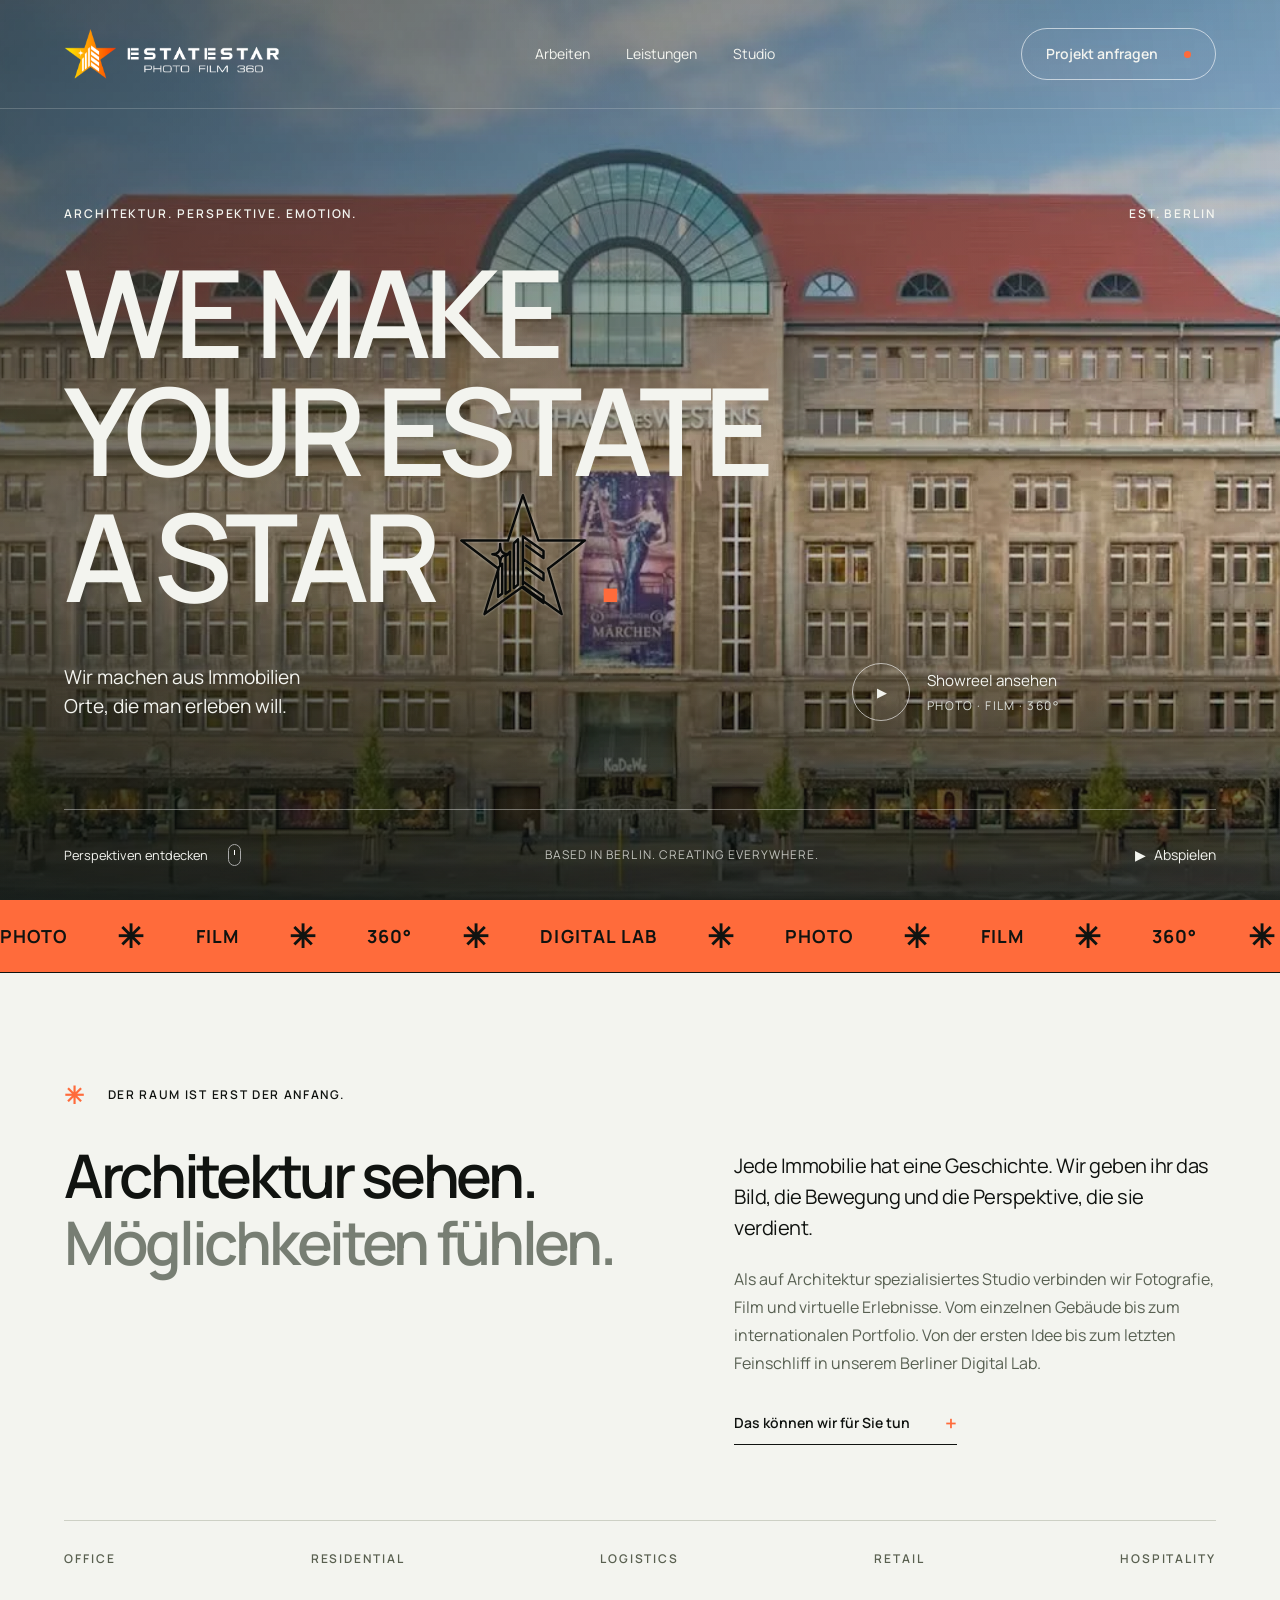
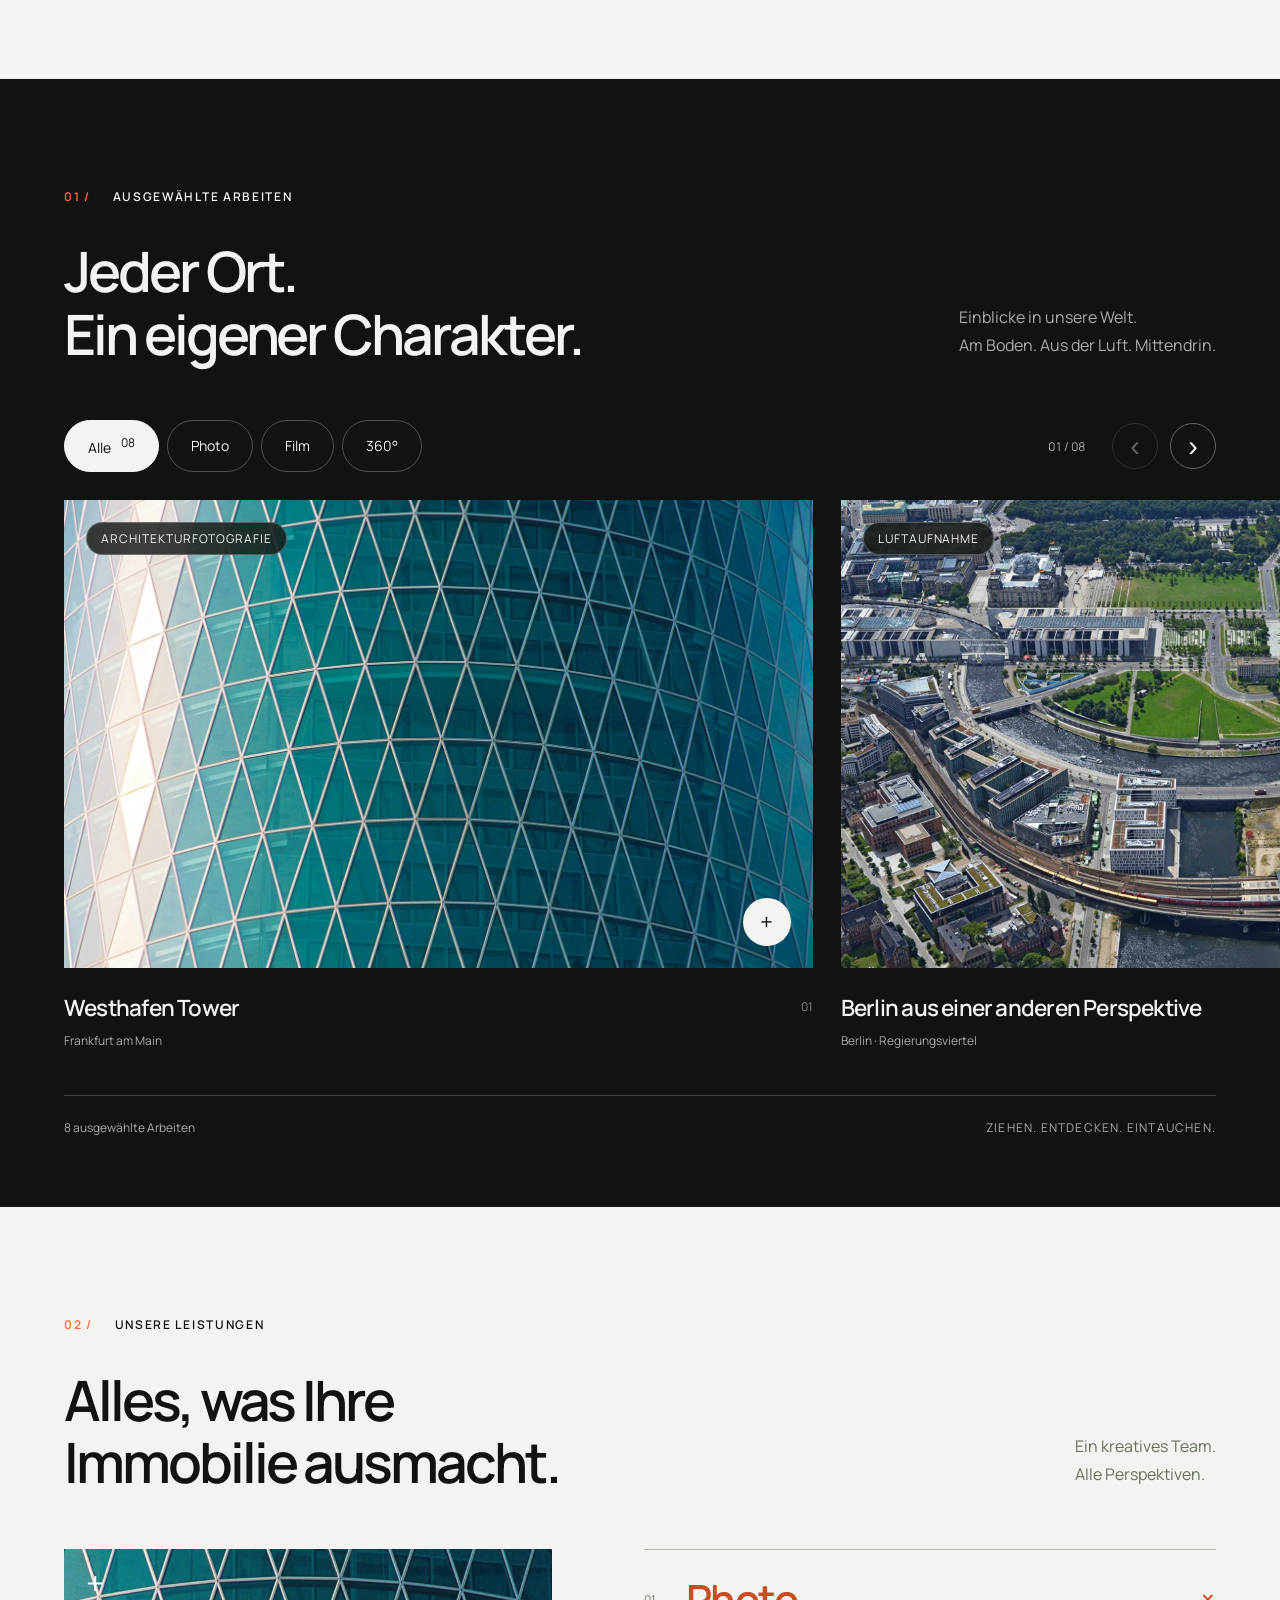
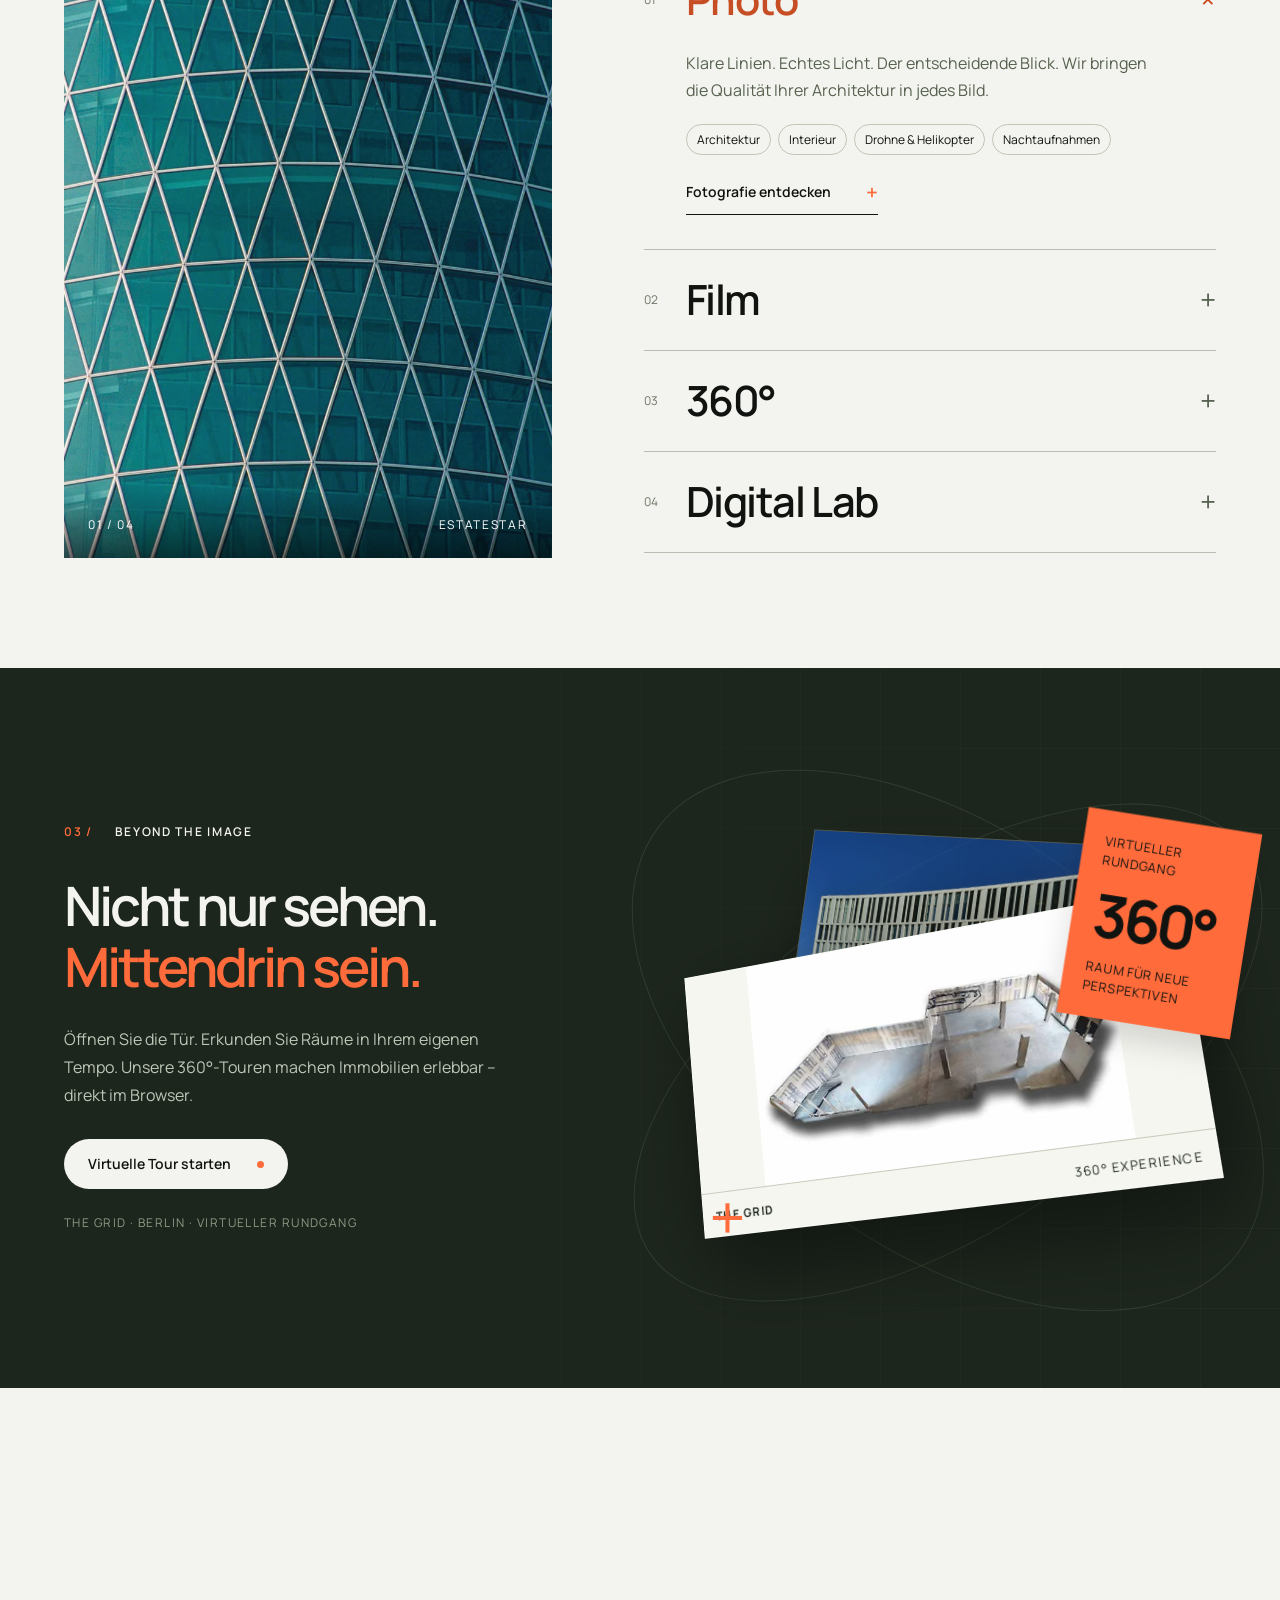
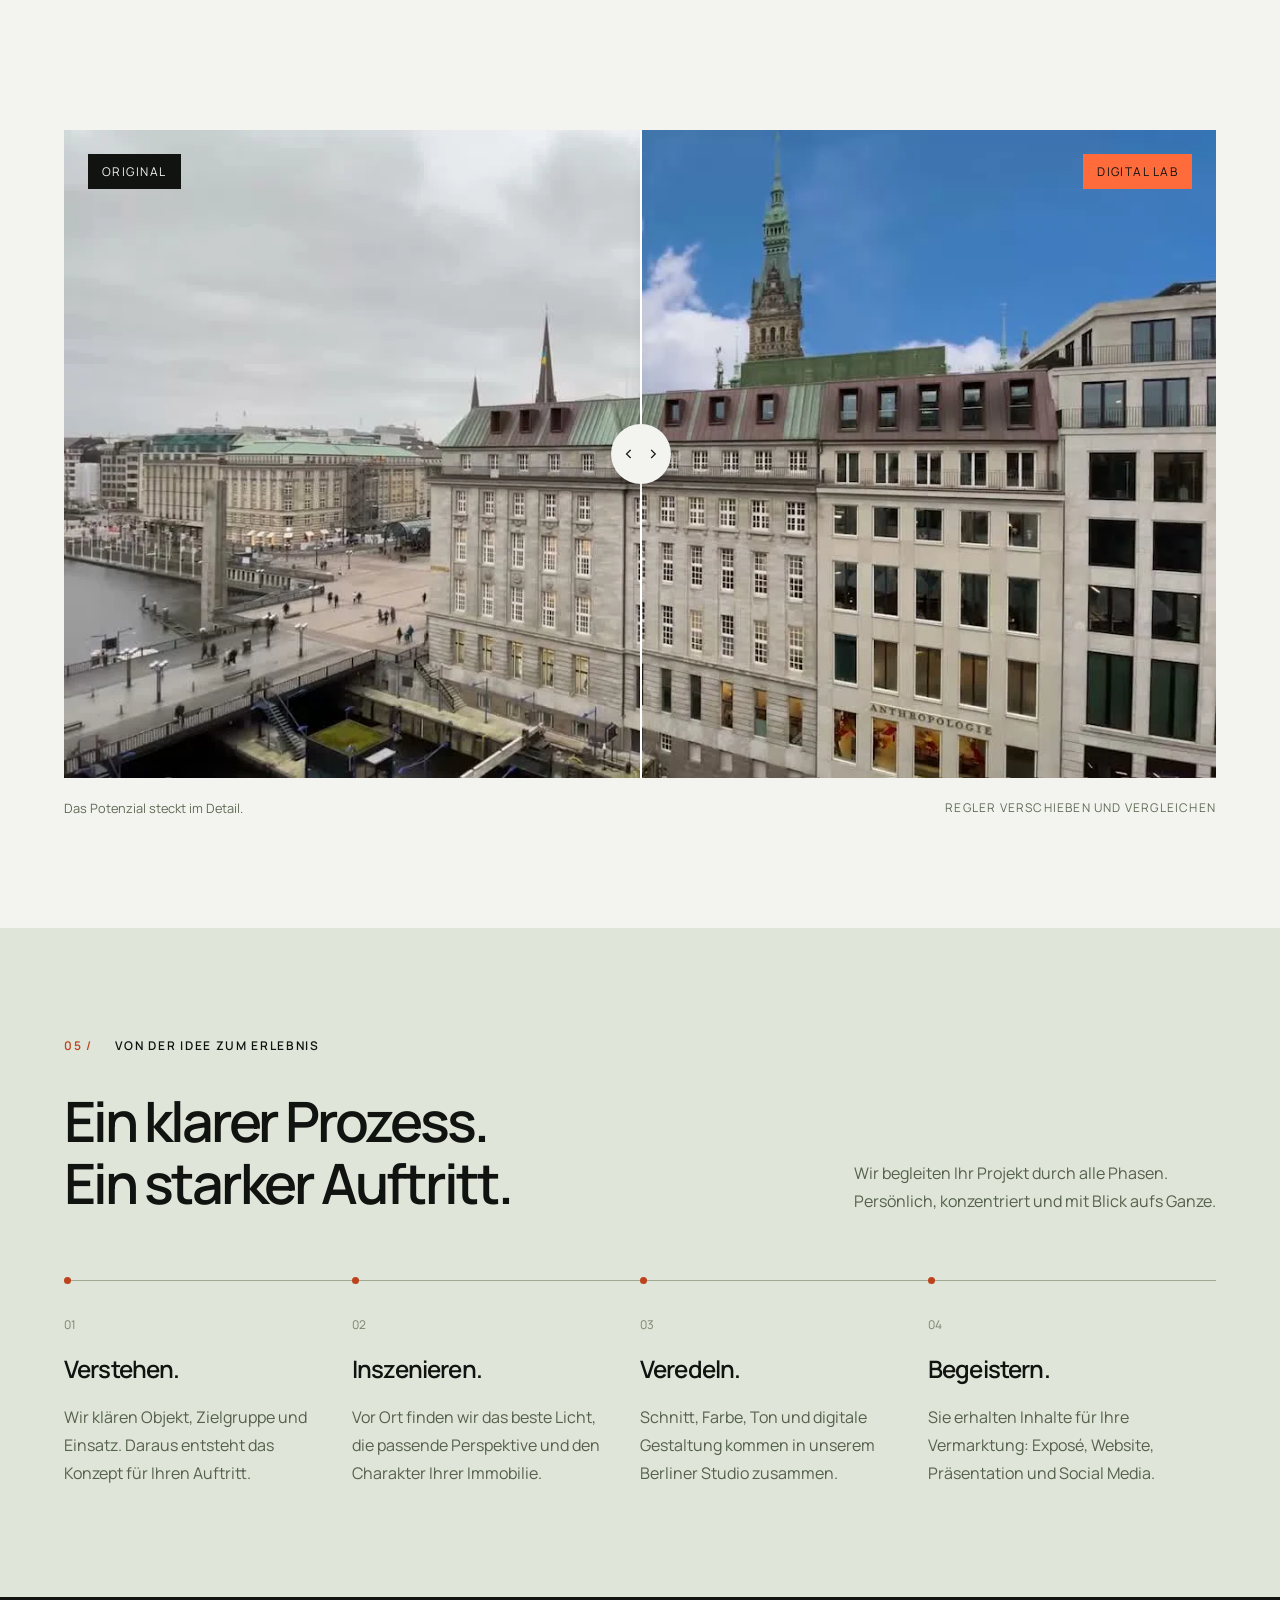
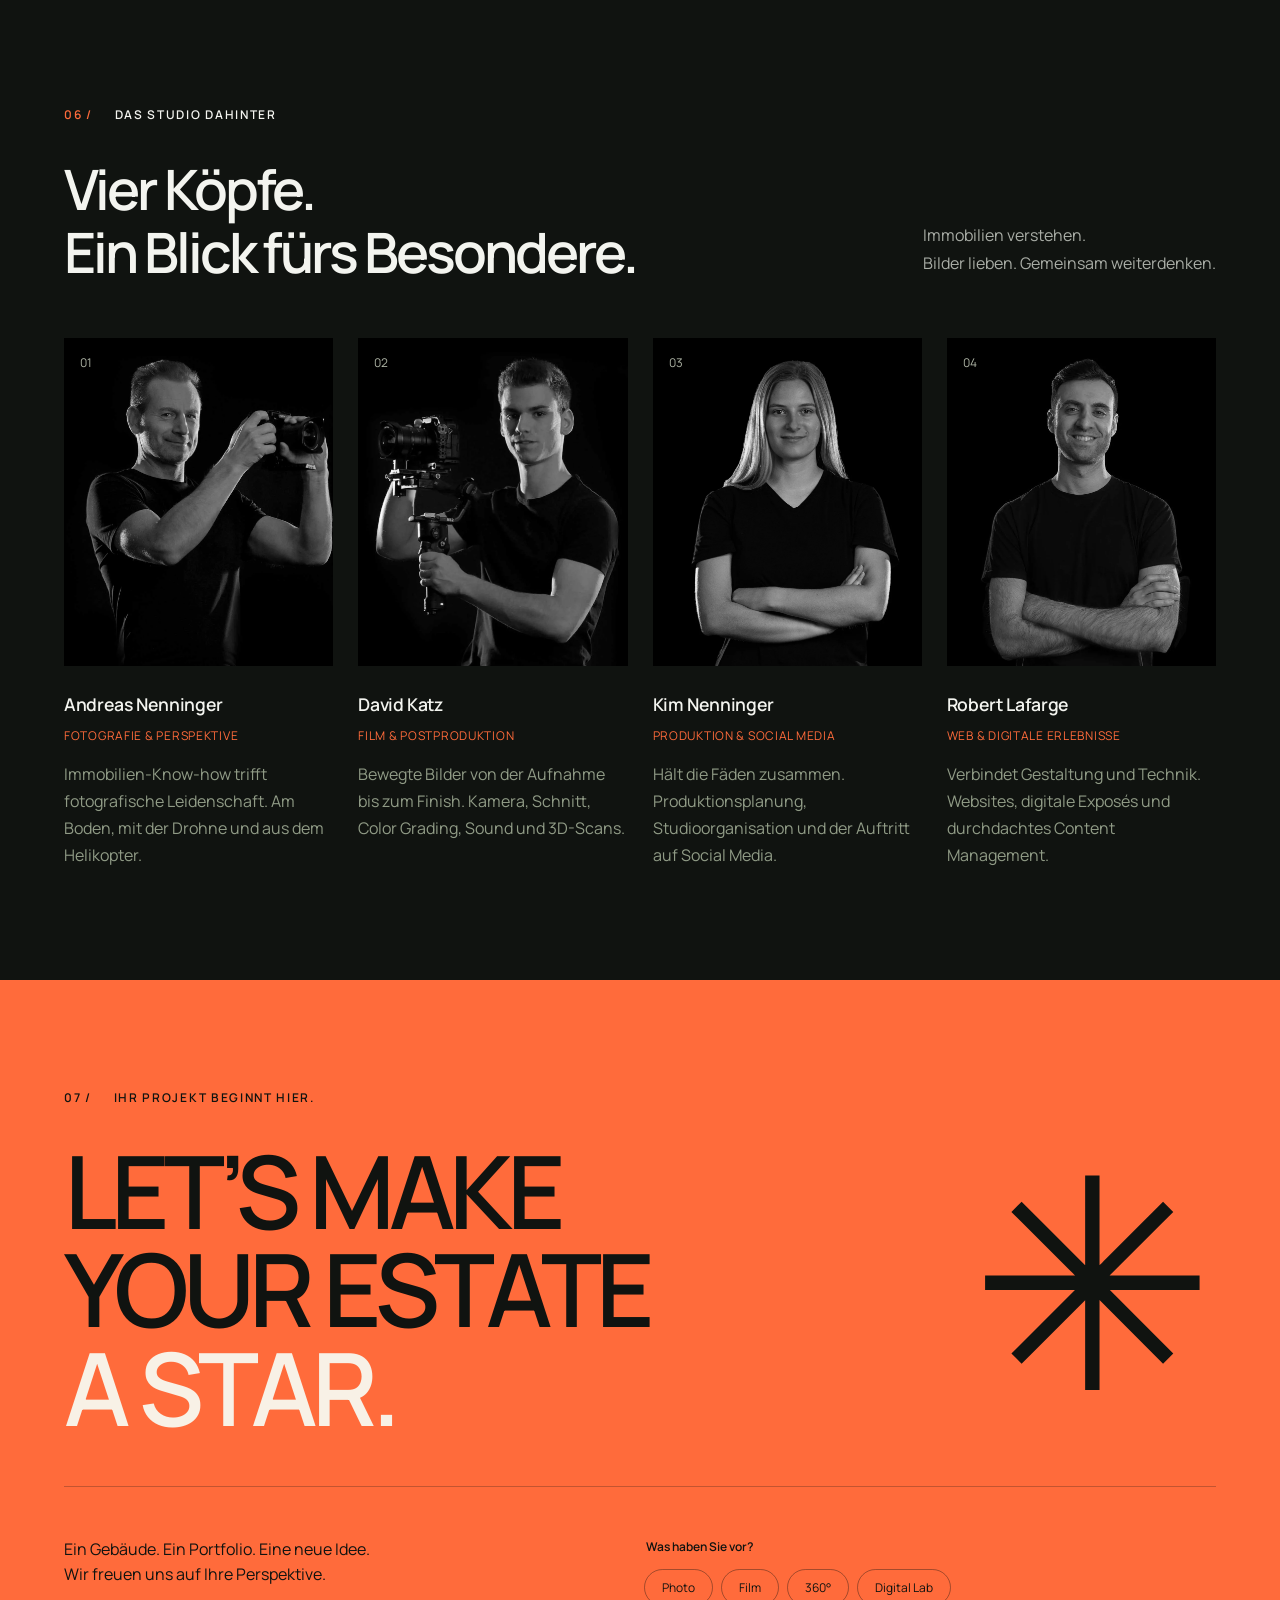
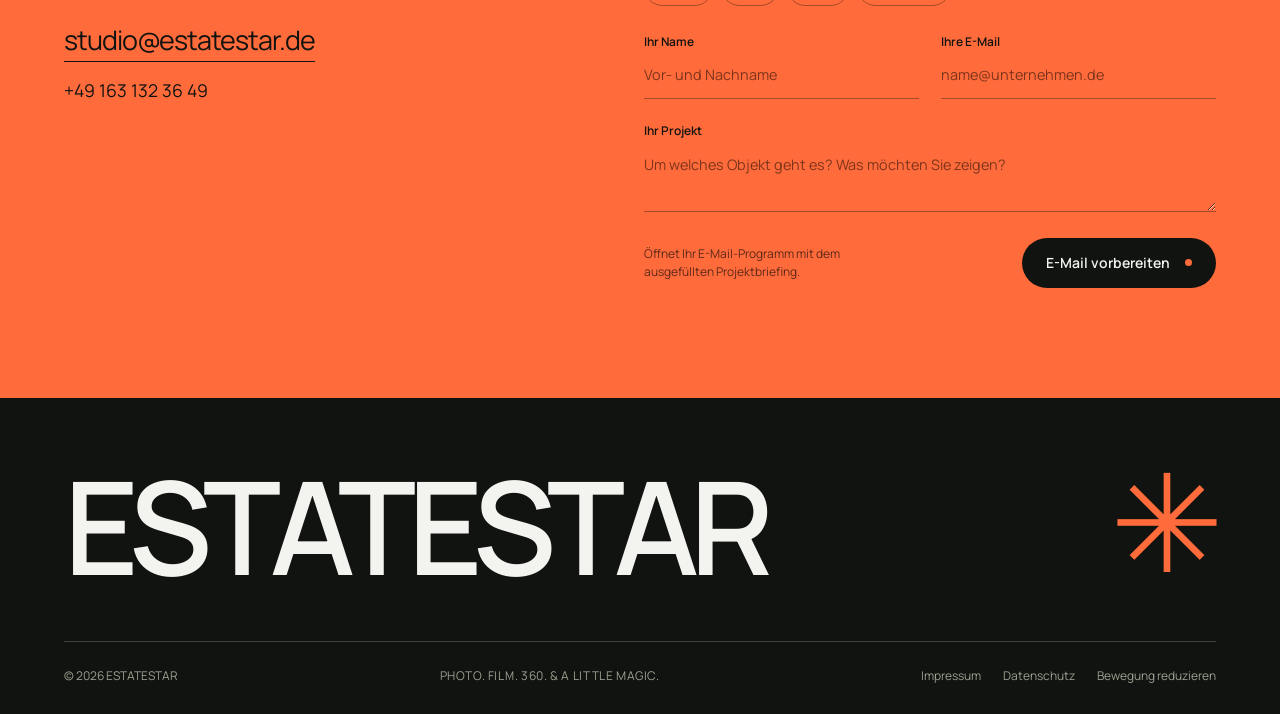
==== entwurf-1/index.html @ 1285c462 "Prepare two EstateStar designs for GitHub Pages" ====
<!doctype html>
<html lang="de">
<head>
  <meta charset="UTF-8">
  <meta name="viewport" content="width=device-width,initial-scale=1">
  <meta name="theme-color" content="#101310">
  <meta name="description" content="ESTATESTAR – Architektur in ihrer besten Form. Fotografie, Film, Luftaufnahmen, virtuelle 360°-Touren und Digital Lab aus Berlin.">
  <meta name="robots" content="noindex,nofollow">
  <title>ESTATESTAR — We make your estate a star.</title>
  <link rel="icon" href="favicon.svg" type="image/svg+xml">
  <link rel="preload" href="assets/manrope-regular.ttf" as="font" type="font/ttf" crossorigin>
  <link rel="stylesheet" href="styles.css">
  <script src="app.js" defer></script>
<meta property="og:type" content="website"><meta property="og:title" content="EstateStar — Entwurf 1: Cinematic"><meta property="og:description" content="Der filmische EstateStar-Entwurf mit Originalreferenzen, Foto, Film und 360°."><meta property="og:image" content="../preview-1.jpg"><meta property="og:locale" content="de_DE"></head>
<body>
  <a class="skip-link" href="#main">Zum Inhalt</a>
  <div class="progress" aria-hidden="true"></div>
  <header class="header">
    <a class="brand" href="#start" aria-label="ESTATESTAR – Startseite"><img src="assets/logo-light.png" alt="ESTATESTAR Photo Film 360" width="274" height="72"></a>
    <nav class="desktop-nav" aria-label="Hauptnavigation">
      <a href="#arbeiten">Arbeiten</a><a href="#leistungen">Leistungen</a><a href="#studio">Studio</a>
    </nav>
    <a class="button header-cta" href="#kontakt">Projekt anfragen <span class="button-dot" aria-hidden="true"></span></a>
    <button class="menu-toggle" aria-expanded="false" aria-controls="mobile-menu" aria-label="Menü öffnen"><span></span><span></span></button>
  </header>
  <nav id="mobile-menu" class="mobile-menu" aria-label="Mobile Navigation" hidden>
    <a href="#arbeiten">Arbeiten <span>01</span></a><a href="#leistungen">Leistungen <span>02</span></a><a href="#digital-lab">Digital Lab <span>03</span></a><a href="#studio">Studio <span>04</span></a><a href="#kontakt">Kontakt <span>05</span></a>
    <p>PHOTO. FILM. 360.<br>BERLIN · INTERNATIONAL</p>
  </nav>
  <main id="main">
    <section class="hero" id="start" aria-labelledby="hero-title">
      <div class="hero-media"><img class="hero-poster" src="assets/hero-poster.webp" alt="" fetchpriority="high"><video id="hero-video" muted loop playsinline preload="none" poster="assets/hero-poster.webp" aria-hidden="true"><source src="assets/hero-reel.mp4" type="video/mp4"></video></div>
      <div class="hero-shade"></div>
      <div class="hero-content">
        <div class="hero-eyebrow"><span>ARCHITEKTUR. PERSPEKTIVE. EMOTION.</span><span class="edition">EST. BERLIN</span></div>
        <h1 id="hero-title"><span>WE MAKE</span><span>YOUR ESTATE</span><span class="last-line">A STAR<svg class="star estate-brand-star" aria-hidden="true" viewBox="0 0 324 310" fill="none" xmlns="http://www.w3.org/2000/svg"><path d="M162 8 200 118H312L223 186 256 296 162 229 69 296 103 186 13 118H126Z"/><path d="M162 108v116m0-116 50 35v17l-42-30m-8 32 50 35v17l-42-30m-8 33 50 35v17l-50-36M150 115l-10 10v108l10-8ZM131 145l-11 11v91l11-8ZM112 174l-10 10v70l10-8Z"/><path d="M107 126c0 18-4 24-19 25 15 1 19 7 19 24 0-17 5-23 20-24-15-1-20-7-20-25Z"/></svg><span class="period">.</span></span></h1>
        <div class="hero-description"><p>Wir machen aus Immobilien<br>Orte, die man erleben will.</p><button class="reel-button" data-showreel><span class="play-icon" aria-hidden="true">▶</span><span>Showreel ansehen<small>PHOTO · FILM · 360°</small></span></button></div>
      </div>
      <div class="hero-bottom"><a href="#arbeiten">Perspektiven entdecken <span class="scroll-indicator" aria-hidden="true"></span></a><span>BASED IN BERLIN. CREATING EVERYWHERE.</span><button id="motion-toggle" aria-label="Hintergrundvideo pausieren" aria-pressed="false">Ⅱ <span>Pause</span></button></div>
    </section>

    <div class="ticker" aria-hidden="true"><div class="ticker-track"><span>PHOTO</span><i>✳</i><span>FILM</span><i>✳</i><span>360°</span><i>✳</i><span>DIGITAL LAB</span><i>✳</i><span>PHOTO</span><i>✳</i><span>FILM</span><i>✳</i><span>360°</span><i>✳</i><span>DIGITAL LAB</span><i>✳</i></div></div>

    <section class="intro section-pad">
      <div class="section-label reveal"><span class="tiny-star">✳</span> DER RAUM IST ERST DER ANFANG.</div>
      <div class="intro-body reveal"><h2>Architektur sehen.<br><span class="muted">Möglichkeiten fühlen.</span></h2><div class="intro-copy"><p>Jede Immobilie hat eine Geschichte. Wir geben ihr das Bild, die Bewegung und die Perspektive, die sie verdient.</p><p>Als auf Architektur spezialisiertes Studio verbinden wir Fotografie, Film und virtuelle Erlebnisse. Vom einzelnen Gebäude bis zum internationalen Portfolio. Von der ersten Idee bis zum letzten Feinschliff in unserem Berliner Digital Lab.</p><a href="#leistungen" class="text-link">Das können wir für Sie tun <span>+</span></a></div></div>
      <div class="intro-meta"><span>OFFICE</span><span>RESIDENTIAL</span><span>LOGISTICS</span><span>RETAIL</span><span>HOSPITALITY</span></div>
    </section>

    <section class="work section-pad" id="arbeiten">
      <div class="section-top reveal"><div><div class="section-label"><span>01 /</span> AUSGEWÄHLTE ARBEITEN</div><h2>Jeder Ort.<br>Ein eigener Charakter.</h2></div><p>Einblicke in unsere Welt.<br>Am Boden. Aus der Luft. Mittendrin.</p></div>
      <div class="work-toolbar"><div class="filters" role="group" aria-label="Arbeiten filtern"><button class="active" data-filter="all" aria-pressed="true">Alle <sup>08</sup></button><button data-filter="photo" aria-pressed="false">Photo</button><button data-filter="film" aria-pressed="false">Film</button><button data-filter="tour" aria-pressed="false">360°</button></div><div class="slider-controls"><span id="work-count" aria-live="polite">01 / 08</span><button class="round-button" id="work-prev" aria-label="Vorherige Arbeit">‹</button><button class="round-button" id="work-next" aria-label="Nächste Arbeit">›</button></div></div>
      <div class="work-slider" id="work-slider" role="region" aria-label="Portfolio – horizontal scrollen" tabindex="0"></div>
      <div class="work-foot"><span id="filter-summary" aria-live="polite">8 ausgewählte Arbeiten</span><span>ZIEHEN. ENTDECKEN. EINTAUCHEN.</span></div>
    </section>

    <section class="services section-pad" id="leistungen">
      <div class="section-top reveal"><div><div class="section-label"><span>02 /</span> UNSERE LEISTUNGEN</div><h2>Alles, was Ihre<br>Immobilie ausmacht.</h2></div><p>Ein kreatives Team.<br>Alle Perspektiven.</p></div>
      <div class="services-layout">
        <div class="service-image reveal"><img id="service-preview" src="assets/westhafen-full.webp" alt="Architekturfotografie des Westhafen Towers" loading="lazy" width="900" height="1000"><div class="image-index"><span id="service-index">01 / 04</span><span>ESTATESTAR</span></div><span class="image-cross" aria-hidden="true">+</span></div>
        <div class="service-list">
          <details class="service" open data-service="0"><summary><span class="service-num">01</span><h3>Photo</h3><span class="service-plus">+</span></summary><div class="service-body"><p>Klare Linien. Echtes Licht. Der entscheidende Blick. Wir bringen die Qualität Ihrer Architektur in jedes Bild.</p><div class="tags"><span>Architektur</span><span>Interieur</span><span>Drohne & Helikopter</span><span>Nachtaufnahmen</span></div><a href="#arbeiten" data-jump-filter="photo" class="text-link">Fotografie entdecken <span>+</span></a></div></details>
          <details class="service" data-service="1"><summary><span class="service-num">02</span><h3>Film</h3><span class="service-plus">+</span></summary><div class="service-body"><p>Räume bekommen eine Dramaturgie. Filmische Kamerafahrten, besondere Blickwinkel und präzise Postproduktion machen Architektur spürbar.</p><div class="tags"><span>Immobilienfilm</span><span>Luftaufnahmen</span><span>Color Grading</span><span>Sound Design</span></div><a href="#arbeiten" data-jump-filter="film" class="text-link">Filme entdecken <span>+</span></a></div></details>
          <details class="service" data-service="2"><summary><span class="service-num">03</span><h3>360°</h3><span class="service-plus">+</span></summary><div class="service-body"><p>Die nächste Besichtigung beginnt online. Mit virtuellen Rundgängen und 3D-Scans wird aus dem ersten Eindruck ein echtes Raumgefühl.</p><div class="tags"><span>Virtuelle Touren</span><span>Matterport</span><span>3D-Scans</span><span>Digital Staging</span></div><a href="#immersive" class="text-link">Eine Tour erleben <span>+</span></a></div></details>
          <details class="service" data-service="3"><summary><span class="service-num">04</span><h3>Digital Lab</h3><span class="service-plus">+</span></summary><div class="service-body"><p>Wir machen Potenziale sichtbar: mit digitaler Einrichtung, Retusche, Visualisierung und der passenden Lichtstimmung für jedes Motiv.</p><div class="tags"><span>Virtual Staging</span><span>CGI</span><span>Digitale Renovierung</span><span>Compositing</span></div><a href="#digital-lab" class="text-link">Ins Digital Lab <span>+</span></a></div></details>
        </div>
      </div>
    </section>

    <section class="immersive" id="immersive">
      <div class="immersive-copy reveal"><div class="section-label"><span>03 /</span> BEYOND THE IMAGE</div><h2>Nicht nur sehen.<br><em>Mittendrin sein.</em></h2><p>Öffnen Sie die Tür. Erkunden Sie Räume in Ihrem eigenen Tempo. Unsere 360°-Touren machen Immobilien erlebbar – direkt im Browser.</p><button class="button light-button" data-tour>Virtuelle Tour starten <span class="button-dot" aria-hidden="true"></span></button><span class="tour-caption">THE GRID · BERLIN · VIRTUELLER RUNDGANG</span></div>
      <div class="depth-stage" id="depth-stage" aria-hidden="true">
        <div class="orbit orbit-one"></div><div class="orbit orbit-two"></div>
        <div class="depth-card depth-back"><img src="assets/pwc.webp" alt="" loading="lazy"></div>
        <div class="depth-card depth-main"><img src="assets/tour.webp" alt="" loading="lazy"><span>THE GRID <i>360° EXPERIENCE</i></span></div>
        <div class="depth-tag"><span>VIRTUELLER RUNDGANG</span><b>360°</b><span>RAUM FÜR NEUE PERSPEKTIVEN</span></div>
        <span class="depth-cross">+</span>
      </div>
    </section>

    <section class="lab section-pad" id="digital-lab">
      <div class="section-top reveal"><div><div class="section-label"><span>04 /</span> DAS DIGITAL LAB</div><h2>Was ist.<br><span class="muted">Und was sein kann.</span></h2></div><div class="lab-text"><p>Eine neue Lichtstimmung. Ein eingerichteter Raum. Eine Vision, die greifbar wird. In unserem Digital Lab entwickeln wir das Bild weiter.</p><span class="small-note">Ein Beispiel aus unserer Postproduktion: Sky Replacement.</span></div></div>
      <div class="comparison reveal" id="comparison">
        <img src="assets/lab-before.webp" alt="Hamburger Architekturaufnahme mit bewölktem Himmel vor der Bearbeitung" width="1280" height="720" loading="lazy">
        <div class="comparison-after"><img src="assets/lab-after.webp" alt="Dieselbe Architekturaufnahme mit digital eingesetztem blauem Himmel" width="1280" height="720" loading="lazy"></div>
        <span class="comparison-label before-label">ORIGINAL</span><span class="comparison-label after-label">DIGITAL LAB</span>
        <div class="comparison-handle" aria-hidden="true"><span>‹ &nbsp; ›</span></div>
        <label class="sr-only" for="compare-range">Anteil der bearbeiteten Aufnahme</label><input id="compare-range" type="range" min="0" max="100" value="50" aria-valuetext="50 Prozent bearbeitete Aufnahme">
      </div>
      <div class="comparison-foot"><span>Das Potenzial steckt im Detail.</span><span>REGLER VERSCHIEBEN UND VERGLEICHEN</span></div>
    </section>

    <section class="process section-pad">
      <div class="section-label reveal"><span>05 /</span> VON DER IDEE ZUM ERLEBNIS</div>
      <div class="process-heading reveal"><h2>Ein klarer Prozess.<br>Ein starker Auftritt.</h2><p>Wir begleiten Ihr Projekt durch alle Phasen.<br>Persönlich, konzentriert und mit Blick aufs Ganze.</p></div>
      <div class="process-grid"><article class="reveal"><span class="step">01</span><h3>Verstehen.</h3><p>Wir klären Objekt, Zielgruppe und Einsatz. Daraus entsteht das Konzept für Ihren Auftritt.</p></article><article class="reveal"><span class="step">02</span><h3>Inszenieren.</h3><p>Vor Ort finden wir das beste Licht, die passende Perspektive und den Charakter Ihrer Immobilie.</p></article><article class="reveal"><span class="step">03</span><h3>Veredeln.</h3><p>Schnitt, Farbe, Ton und digitale Gestaltung kommen in unserem Berliner Studio zusammen.</p></article><article class="reveal"><span class="step">04</span><h3>Begeistern.</h3><p>Sie erhalten Inhalte für Ihre Vermarktung: Exposé, Website, Präsentation und Social Media.</p></article></div>
    </section>

    <section class="team section-pad" id="studio">
      <div class="section-top reveal"><div><div class="section-label"><span>06 /</span> DAS STUDIO DAHINTER</div><h2>Vier Köpfe.<br>Ein Blick fürs Besondere.</h2></div><p>Immobilien verstehen.<br>Bilder lieben. Gemeinsam weiterdenken.</p></div>
      <div class="team-grid">
        <article class="person reveal"><div class="portrait"><img src="assets/andreas.webp" alt="Andreas Nenninger mit Kamera" loading="lazy" width="620" height="650"><span>01</span></div><h3>Andreas Nenninger</h3><p class="person-role">FOTOGRAFIE & PERSPEKTIVE</p><p>Immobilien-Know-how trifft fotografische Leidenschaft. Am Boden, mit der Drohne und aus dem Helikopter.</p></article>
        <article class="person reveal"><div class="portrait"><img src="assets/david.webp" alt="David Katz mit Filmkamera" loading="lazy" width="620" height="650"><span>02</span></div><h3>David Katz</h3><p class="person-role">FILM & POSTPRODUKTION</p><p>Bewegte Bilder von der Aufnahme bis zum Finish. Kamera, Schnitt, Color Grading, Sound und 3D-Scans.</p></article>
        <article class="person reveal"><div class="portrait"><img src="assets/kim.webp" alt="Kim Nenninger" loading="lazy" width="620" height="650"><span>03</span></div><h3>Kim Nenninger</h3><p class="person-role">PRODUKTION & SOCIAL MEDIA</p><p>Hält die Fäden zusammen. Produktionsplanung, Studioorganisation und der Auftritt auf Social Media.</p></article>
        <article class="person reveal"><div class="portrait"><img src="assets/robert.webp" alt="Robert Lafarge" loading="lazy" width="620" height="650"><span>04</span></div><h3>Robert Lafarge</h3><p class="person-role">WEB & DIGITALE ERLEBNISSE</p><p>Verbindet Gestaltung und Technik. Websites, digitale Exposés und durchdachtes Content Management.</p></article>
      </div>
    </section>

    <section class="contact section-pad" id="kontakt">
      <div class="section-label"><span>07 /</span> IHR PROJEKT BEGINNT HIER.</div>
      <div class="contact-heading reveal"><h2>LET’S MAKE<br>YOUR ESTATE<br><span>A STAR.</span></h2><span class="contact-star" aria-hidden="true">✳</span></div>
      <div class="contact-grid"><div class="contact-info"><p>Ein Gebäude. Ein Portfolio. Eine neue Idee.<br>Wir freuen uns auf Ihre Perspektive.</p><a class="email-link" href="mailto:studio@estatestar.de">studio@estatestar.de</a><a href="tel:+491631323649">+49 163 132 36 49</a></div>
        <form id="brief-form">
          <fieldset><legend>Was haben Sie vor?</legend><div class="brief-options"><label><input type="checkbox" name="service" value="Fotografie"><span>Photo</span></label><label><input type="checkbox" name="service" value="Film"><span>Film</span></label><label><input type="checkbox" name="service" value="360°-Tour"><span>360°</span></label><label><input type="checkbox" name="service" value="Digital Lab"><span>Digital Lab</span></label></div></fieldset>
          <div class="form-row"><label>Ihr Name<input name="name" autocomplete="name" required placeholder="Vor- und Nachname"></label><label>Ihre E-Mail<input name="email" type="email" autocomplete="email" required placeholder="name@unternehmen.de"></label></div>
          <label>Ihr Projekt<textarea name="message" rows="2" required placeholder="Um welches Objekt geht es? Was möchten Sie zeigen?"></textarea></label>
          <div class="form-bottom"><span>Öffnet Ihr E-Mail-Programm mit dem ausgefüllten Projektbriefing.</span><button class="button dark-button" type="submit">E-Mail vorbereiten <span class="button-dot" aria-hidden="true"></span></button></div>
          <p class="form-status" id="form-status" role="status"></p>
        </form>
      </div>
    </section>
  </main>
  <footer class="footer"><a class="footer-brand" href="#start" aria-label="Zum Seitenanfang">ESTATESTAR<span>✳</span></a><div class="footer-bottom"><span>© <span id="year">2026</span> ESTATESTAR</span><span>PHOTO. FILM. 360. & A LITTLE MAGIC.</span><div><a href="https://estatestar.de/impressum" target="_blank" rel="noopener">Impressum</a><a href="https://estatestar.de/datenschutz" target="_blank" rel="noopener">Datenschutz</a><button id="settings-motion">Bewegung reduzieren</button></div></div></footer>
  <dialog id="media-modal" class="media-modal" aria-labelledby="modal-title"><div class="modal-header"><div><span id="modal-eyebrow"></span><h2 id="modal-title"></h2></div><button class="round-button modal-close" aria-label="Ansicht schließen">×</button></div><div id="modal-body"></div><p id="modal-description"></p></dialog>
  <noscript><p class="noscript-note">Für interaktive Galerien und Filme aktivieren Sie bitte JavaScript. Sie erreichen uns unter <a href="mailto:studio@estatestar.de">studio@estatestar.de</a>.</p></noscript>
</body>
</html>
---- entwurf-1/styles.css ----
@font-face{font-family:Manrope;src:url('assets/manrope-regular.ttf') format('truetype');font-style:normal;font-weight:400;font-display:swap}
@font-face{font-family:Manrope;src:url('assets/manrope-semibold.ttf') format('truetype');font-style:normal;font-weight:500 600;font-display:swap}
@font-face{font-family:Manrope;src:url('assets/manrope-bold.ttf') format('truetype');font-style:normal;font-weight:700 900;font-display:swap}
:root{--ink:#101310;--paper:#f3f4ef;--orange:#ff6b3b;--gray:#a9ada6;--line:rgba(243,244,239,.2);--pad:clamp(24px,5vw,100px);--font:Manrope,Arial,sans-serif}
*{box-sizing:border-box}html{scroll-behavior:smooth;scroll-padding-top:100px}body{margin:0;color:var(--paper);background:var(--ink);font-family:var(--font);font-size:16px;line-height:1.6;-webkit-font-smoothing:antialiased}body:has(dialog[open]),body.menu-open{overflow:hidden}button,input,textarea{font:inherit}button,a,input,textarea,summary{-webkit-tap-highlight-color:transparent}a{color:inherit;text-decoration:none}button{color:inherit;cursor:pointer}button:disabled{opacity:.35;cursor:default}button{border:0}img{display:block;max-width:100%;height:auto}button:focus-visible,a:focus-visible,input:focus-visible,textarea:focus-visible,summary:focus-visible,[tabindex]:focus-visible{outline:3px solid var(--orange);outline-offset:6px}::selection{background:var(--orange);color:var(--ink)}h1,h2,h3,p{margin:0}h2{font-size:clamp(2.5rem,4.35vw,5.3rem);font-weight:500;letter-spacing:-.055em;line-height:1.12}h3{font-weight:500;letter-spacing:-.035em}p{font-size:1rem;line-height:1.75}button{background:transparent}em{font-style:normal;color:var(--orange)}[hidden]{display:none!important}.sr-only{position:absolute;width:1px;height:1px;padding:0;margin:-1px;overflow:hidden;clip:rect(0,0,0,0);white-space:nowrap;border:0}.skip-link{position:fixed;top:-100px;left:24px;z-index:200;background:var(--orange);color:var(--ink);padding:14px 22px}.skip-link:focus{top:20px}.progress{position:fixed;top:0;left:0;height:3px;width:100%;transform:scaleX(0);transform-origin:left;background:var(--orange);z-index:110}
.header{position:absolute;top:0;left:0;right:0;display:flex;align-items:center;justify-content:space-between;gap:30px;padding:28px var(--pad);z-index:50;border-bottom:1px solid var(--line);transition:background .35s,padding .35s}.header.sticky{position:fixed;padding-top:16px;padding-bottom:16px;background:rgba(16,19,16,.94);backdrop-filter:blur(18px);animation:headerIn .3s ease}.brand{display:block;width:225px;flex-shrink:0}.brand img{width:100%;height:auto}.desktop-nav{display:flex;gap:36px;font-size:.875rem}.desktop-nav a{padding:10px 0;position:relative}.desktop-nav a:after{content:"";position:absolute;bottom:3px;left:0;width:100%;height:1px;background:var(--orange);transform:scaleX(0);transform-origin:left;transition:transform .3s}.desktop-nav a:hover:after{transform:scaleX(1)}.button{display:inline-flex;align-items:center;justify-content:center;gap:26px;padding:16px 24px;border-radius:100px;font-size:.875rem;font-weight:600;line-height:1.3;min-height:50px;transition:background .25s,color .25s,transform .25s}.button:hover{transform:translateY(-2px)}.header-cta{border:1px solid rgba(255,255,255,.6)}.header-cta:hover{background:var(--orange);border-color:var(--orange);color:var(--ink)}.button-dot{display:block;width:7px;height:7px;border-radius:50%;background:var(--orange)}.header-cta:hover .button-dot{background:var(--ink)}.menu-toggle{display:none;width:48px;height:48px;padding:10px}.menu-toggle span{display:block;height:1px;background:var(--paper);margin:7px 0;transition:transform .3s}.menu-toggle[aria-expanded=true] span:first-child{transform:translateY(4px) rotate(45deg)}.menu-toggle[aria-expanded=true] span:last-child{transform:translateY(-4px) rotate(-45deg)}.mobile-menu{position:fixed;inset:0;z-index:40;background:var(--ink);padding:140px var(--pad) 40px;display:flex;flex-direction:column;justify-content:center;gap:16px}.mobile-menu a{display:flex;justify-content:space-between;font-size:2.5rem;letter-spacing:-.05em;border-bottom:1px solid var(--line);padding:8px 0}.mobile-menu a span{font-size:.875rem;color:var(--orange)}.mobile-menu p{margin-top:24px;color:var(--gray);font-size:.75rem;letter-spacing:.12em}
.hero{min-height:800px;height:100svh;max-height:1200px;position:relative;display:flex;flex-direction:column;justify-content:center;overflow:hidden;background:#293a3c}.hero-media,.hero-shade,.hero-poster,.hero video{position:absolute;inset:0;width:100%;height:100%;object-fit:cover}.hero-media{transform:scale(1.025);will-change:transform}.hero video{opacity:0;transition:opacity 1s}.hero video.playing{opacity:1}.hero-shade{background:linear-gradient(90deg,rgba(10,17,14,.55),rgba(10,17,14,.08)),linear-gradient(0deg,rgba(10,17,14,.76),transparent 38%,rgba(10,17,14,.25))}.hero-content{position:relative;z-index:1;padding:150px var(--pad) 120px}.hero-eyebrow{display:flex;justify-content:space-between;font-size:.75rem;letter-spacing:.16em;margin-bottom:30px;font-weight:600}.hero h1{font-size:clamp(5rem,9.5vw,11.8rem);line-height:.97;letter-spacing:-.058em;font-weight:600;max-width:1150px}.hero h1>span{display:block;animation:heroIn 1s both}.hero h1>span:nth-child(2){animation-delay:.12s}.hero h1>span:nth-child(3){animation-delay:.24s}.hero .last-line{display:flex;align-items:center;gap:22px}.star{font-family:Arial,sans-serif;font-size:1.1em;line-height:.8;color:var(--orange);display:inline-block;font-weight:400;animation:slow-spin 26s linear infinite}.period{color:var(--orange);margin-left:-18px}.hero-description{margin-top:36px;display:flex;align-items:center;justify-content:space-between;max-width:1000px}.hero-description p{font-size:clamp(1rem,1.5vw,1.25rem);line-height:1.55}.reel-button{display:flex;align-items:center;gap:17px;text-align:left;font-size:.95rem;padding:5px}.reel-button small{display:block;font-size:.75rem;letter-spacing:.12em;margin-top:3px;color:#dde1db}.play-icon{height:58px;width:58px;display:grid;place-content:center;border:1px solid rgba(255,255,255,.6);border-radius:50%;font-size:.8rem;padding-left:3px;transition:background .25s,transform .25s}.reel-button:hover .play-icon{background:var(--orange);color:var(--ink);border-color:var(--orange);transform:scale(1.08)}.hero-bottom{position:absolute;z-index:1;bottom:0;left:var(--pad);right:var(--pad);border-top:1px solid rgba(255,255,255,.38);padding:24px 0;display:flex;justify-content:space-between;align-items:center;gap:18px;font-size:.75rem;letter-spacing:.09em}.hero-bottom>a{display:flex;align-items:center;gap:20px;font-size:.8rem;letter-spacing:0}.hero-bottom>span{opacity:.75}.scroll-indicator{display:inline-block;height:22px;width:13px;border:1px solid #aaa;border-radius:10px;position:relative}.scroll-indicator:after{content:"";position:absolute;top:5px;left:5px;width:1px;height:5px;background:#fff;animation:scrollDot 1.8s infinite}.hero-bottom button{font-size:.875rem;display:flex;gap:8px;padding:10px 0 10px 12px;min-width:72px}
.ticker{overflow:hidden;background:var(--orange);color:var(--ink);border-bottom:1px solid var(--ink);padding:20px 0}.ticker-track{display:flex;width:max-content;align-items:center;gap:50px;animation:marquee 36s linear infinite;font-size:1.125rem;font-weight:700;letter-spacing:.06em;line-height:1}.ticker i{font-style:normal;font-size:2rem}.section-pad{padding:110px var(--pad)}.section-label{display:flex;gap:22px;align-items:center;font-size:.75rem;letter-spacing:.14em;font-weight:600;line-height:1.4;margin-bottom:35px}.section-label>span:first-child{color:var(--orange)}.tiny-star{font-size:1.5rem;line-height:1}.muted{color:#777e73}.intro{background:var(--paper);color:var(--ink)}.intro-body{display:grid;grid-template-columns:1.2fr 1fr;gap:8%;align-items:start}.intro h2{font-size:clamp(2.6rem,4.7vw,5.4rem)}.intro-copy{padding-top:8px;max-width:520px}.intro-copy p:first-child{font-size:1.25rem;line-height:1.55;margin-bottom:22px;letter-spacing:-.025em}.intro-copy p+p{color:#586052}.text-link{display:inline-flex;align-items:center;justify-content:space-between;gap:35px;font-size:.875rem;font-weight:600;border-bottom:1px solid currentColor;padding:10px 0;margin-top:25px}.text-link span{font-size:1.3rem;line-height:1;color:var(--orange);transition:transform .25s}.text-link:hover span{transform:rotate(90deg)}.intro-meta{margin-top:75px;padding-top:28px;border-top:1px solid #cdd0c5;display:flex;justify-content:space-between;gap:20px;font-size:.75rem;letter-spacing:.16em;color:#596050;font-weight:600}
.work{overflow:hidden;padding-bottom:70px}.section-top{display:flex;justify-content:space-between;align-items:flex-end;gap:45px;margin-bottom:55px}.section-top>p{max-width:300px;color:var(--gray);font-size:1rem;padding-bottom:6px}.section-top h2{max-width:900px}.work-toolbar{display:flex;align-items:center;justify-content:space-between;gap:25px;margin-bottom:28px}.filters{display:flex;gap:8px;flex-wrap:wrap}.filters button{padding:12px 23px;border:1px solid #4c5149;border-radius:100px;font-size:.875rem;transition:background .25s,color .25s}.filters button:hover{border-color:var(--orange)}.filters button.active{background:var(--paper);color:var(--ink);border-color:var(--paper)}.filters sup{font-size:.75rem;margin-left:7px;vertical-align:super}.slider-controls{display:flex;gap:12px;align-items:center;flex-shrink:0}.slider-controls>span{font-size:.75rem;margin-right:15px;color:var(--gray);font-variant-numeric:tabular-nums}.round-button{display:grid;place-content:center;width:46px;height:46px;border:1px solid #62665e;border-radius:50%;font-family:Arial,sans-serif;font-size:1.8rem;line-height:1;transition:background .2s,color .2s}.round-button:hover{background:var(--orange);color:var(--ink);border-color:var(--orange)}.work-slider{display:flex;gap:28px;overflow-x:auto;scroll-snap-type:x mandatory;scrollbar-width:none;margin-right:calc(-1 * var(--pad));padding:0 var(--pad) 18px 0;overscroll-behavior-x:contain;cursor:grab;touch-action:pan-x pan-y}.work-slider::-webkit-scrollbar{display:none}.work-slider.dragging{cursor:grabbing;scroll-snap-type:none;user-select:none}.project{flex:0 0 65%;min-width:0;scroll-snap-align:start;text-align:left;padding:0;cursor:pointer}.project-picture{overflow:hidden;aspect-ratio:1.6;position:relative;background:#222821}.project-picture img{width:100%;height:100%;object-fit:cover;transition:transform .8s cubic-bezier(.2,.7,.3,1),filter .8s;pointer-events:none}.project:hover .project-picture img{transform:scale(1.04)}.project-type{position:absolute;top:22px;left:22px;padding:6px 14px;background:rgba(16,19,16,.8);backdrop-filter:blur(12px);border:1px solid #ffffff40;border-radius:100px;font-size:.75rem;letter-spacing:.08em}.project-open{position:absolute;right:22px;bottom:22px;width:48px;height:48px;border-radius:50%;display:grid;place-content:center;background:var(--paper);color:var(--ink);font-size:1.4rem;transition:background .25s}.project:hover .project-open{background:var(--orange)}.project-info{display:flex;justify-content:space-between;align-items:start;gap:20px;padding-top:22px}.project h3{font-size:1.4rem;font-weight:500}.project-info p{font-size:.75rem;color:var(--gray);margin-top:4px}.project-info>span{font-size:.75rem;color:#838a7e;padding-top:7px}.work-foot{display:flex;justify-content:space-between;margin-top:26px;border-top:1px solid var(--line);padding-top:22px;font-size:.75rem;color:var(--gray)}.work-foot>span:last-child{letter-spacing:.1em;font-size:.75rem}
.services{background:var(--paper);color:var(--ink)}.services .section-top>p{color:#66705e}.services-layout{display:grid;grid-template-columns:.92fr 1.08fr;gap:8%}.service-image{position:relative;aspect-ratio:4/5;overflow:hidden;background:#bcc5bb;align-self:start}.service-image>img{width:100%;height:100%;object-fit:cover;transition:opacity .2s;filter:saturate(.9)}.image-index{position:absolute;bottom:0;left:0;right:0;padding:24px;color:white;font-size:.75rem;letter-spacing:.14em;display:flex;justify-content:space-between;background:linear-gradient(transparent,rgba(0,0,0,.55))}.image-cross{position:absolute;top:18px;left:22px;color:white;font-size:2rem;font-weight:400;line-height:1}.service{border-top:1px solid #b8beb1}.service:last-child{border-bottom:1px solid #b8beb1}.service summary{display:flex;align-items:center;gap:22px;list-style:none;cursor:pointer;padding:25px 0;min-height:100px}.service summary::-webkit-details-marker{display:none}.service-num{font-size:.75rem;color:#6e7565;min-width:20px}.service h3{font-size:clamp(2rem,3.25vw,4rem);line-height:1.1}.service-plus{margin-left:auto;font-size:1.75rem;color:#555f4f;font-weight:400;transition:transform .3s}.service[open] .service-plus{transform:rotate(45deg);color:#ca4418}.service[open] h3{color:#c64d24}.service-body{padding:0 10px 34px 42px;animation:fade .35s}.service-body p{color:#57614f;max-width:480px;line-height:1.7}.tags{display:flex;flex-wrap:wrap;gap:7px;margin-top:20px}.tags span{border:1px solid #bfc6b6;padding:5px 10px;border-radius:100px;font-size:.75rem}.service .text-link{margin-top:16px}
.immersive{min-height:720px;overflow:hidden;position:relative;display:grid;grid-template-columns:1fr 1fr;align-items:center;padding:110px var(--pad);background:#1d261d}.immersive:before{content:"";position:absolute;inset:0;background-image:linear-gradient(#ffffff06 1px,transparent 1px),linear-gradient(90deg,#ffffff06 1px,transparent 1px);background-size:80px 80px;mask-image:linear-gradient(90deg,transparent,black)}.immersive-copy{position:relative;z-index:2}.immersive h2{font-size:clamp(2.5rem,4.25vw,5rem)}.immersive p{max-width:440px;color:#bec6b7;margin:28px 0 30px}.light-button{background:var(--paper);color:var(--ink)}.light-button:hover{background:var(--orange)}.light-button:hover .button-dot{background:var(--ink)}.tour-caption{display:block;margin-top:24px;letter-spacing:.12em;color:#8e9a84;font-size:.75rem}.depth-stage{position:relative;height:490px;perspective:1000px;transform-style:preserve-3d;isolation:isolate}.depth-card{position:absolute;transform-style:preserve-3d;overflow:hidden;border:1px solid #ffffff50;box-shadow:10px 30px 80px #0007;transition:transform .5s ease-out}.depth-back{width:70%;height:46%;left:21%;top:8%;transform:rotateX(6deg) rotateY(-17deg) rotateZ(8deg) translateZ(-50px);opacity:.7}.depth-back img{width:100%;height:100%;object-fit:cover}.depth-main{width:91%;height:57%;top:30%;left:5%;transform:rotateX(8deg) rotateY(-15deg) rotateZ(-7deg);background:#f5f6f0}.depth-main img{width:100%;height:calc(100% - 45px);object-fit:contain}.depth-main>span{display:flex;align-items:center;justify-content:space-between;color:#1d261d;border-top:1px solid #c8cbbc;padding:14px;font-size:.75rem;font-weight:700;letter-spacing:.12em}.depth-main i{font-style:normal;font-weight:400}.depth-tag{position:absolute;z-index:3;right:-2%;top:10%;width:146px;height:170px;background:var(--orange);color:var(--ink);padding:20px;display:flex;flex-direction:column;justify-content:space-between;transform:rotate(9deg) translateZ(60px);box-shadow:0 15px 25px #0002}.depth-tag span{font-size:.75rem;letter-spacing:.06em;line-height:1.5}.depth-tag b{font-size:3.5rem;line-height:1;letter-spacing:-.07em}.orbit{position:absolute;width:125%;height:72%;border:1px solid #72816a40;border-radius:50%;top:19%;left:-9%;transform:rotate(-34deg)}.orbit-two{transform:rotate(36deg);height:85%;top:10%}.depth-cross{position:absolute;bottom:1%;left:12%;font-size:4rem;font-weight:400;color:var(--orange)}
.lab{background:var(--paper);color:var(--ink)}.lab-text{max-width:380px;padding-bottom:8px}.lab-text p{color:#505d48}.small-note{display:block;font-size:.75rem;color:#6d7664;margin-top:18px}.comparison{aspect-ratio:16/9;position:relative;overflow:hidden;--split:50%;background:#c6cbbb;max-height:750px}.comparison>img,.comparison-after,.comparison-after img{position:absolute;inset:0;height:100%;width:100%;object-fit:cover}.comparison-after{clip-path:inset(0 0 0 var(--split))}.comparison input{position:absolute;inset:0;width:100%;height:100%;opacity:0;cursor:ew-resize;margin:0;z-index:5}.comparison:focus-within{outline:3px solid var(--orange);outline-offset:6px}.comparison-label{position:absolute;top:24px;z-index:3;padding:8px 14px;font-size:.75rem;letter-spacing:.12em;background:var(--ink);color:var(--paper)}.before-label{left:24px}.after-label{right:24px;background:var(--orange);color:var(--ink)}.comparison-handle{position:absolute;top:0;bottom:0;left:var(--split);width:2px;background:white;z-index:4;box-shadow:0 0 10px #0002}.comparison-handle span{position:absolute;top:50%;left:50%;transform:translate(-50%,-50%);display:grid;place-content:center;width:60px;height:60px;border-radius:50%;background:var(--paper);color:var(--ink);box-shadow:0 3px 15px #0002;font-size:1.2rem}.comparison-foot{display:flex;justify-content:space-between;gap:20px;margin-top:20px;font-size:.8rem;color:#606b56}.comparison-foot span:last-child{font-size:.75rem;letter-spacing:.1em}
.process{background:#dfe5d8;color:var(--ink)}.process .section-label span{color:#bc431d}.process-heading{display:flex;justify-content:space-between;align-items:flex-end;gap:50px}.process-heading p{color:#54614c}.process-grid{display:grid;grid-template-columns:repeat(4,1fr);gap:0;margin-top:65px}.process-grid article{border-top:1px solid #9faa94;position:relative;padding:30px 28px 0 0}.process-grid article:before{content:"";position:absolute;top:-4px;left:0;width:7px;height:7px;background:#9faa94;border-radius:50%;transition:background .5s}.process-grid article.in-view:before{background:#bc431d}.process-grid h3{font-size:1.5rem;margin:14px 0}.process-grid p{color:#54614c;font-size:.9rem;max-width:260px}.step{font-size:.75rem;color:#79856e}
.team-grid{display:grid;grid-template-columns:repeat(4,1fr);gap:25px}.portrait{position:relative;aspect-ratio:3/3.65;overflow:hidden;background:#1d201b}.portrait img{width:100%;height:100%;object-fit:cover;filter:grayscale(1);transition:filter .6s,transform .6s}.person:hover .portrait img{filter:grayscale(0);transform:scale(1.03)}.portrait>span{position:absolute;top:15px;left:16px;font-size:.75rem;color:#adb3a4}.person h3{font-size:1.1rem;letter-spacing:-.02em;margin-top:24px}.person-role{font-size:.75rem;letter-spacing:.06em;color:var(--orange);margin-top:7px}.person p:last-child{font-size:.85rem;color:#909b86;margin-top:15px;line-height:1.7}
.contact{background:var(--orange);color:var(--ink)}.contact .section-label span{color:var(--ink)}.contact-heading{display:flex;justify-content:space-between;align-items:center;border-bottom:1px solid #10131040;padding-bottom:50px}.contact h2{font-size:clamp(3.5rem,7.9vw,10rem);line-height:.97;font-weight:600;letter-spacing:-.06em}.contact h2 span{color:#f8f1e6}.contact-star{font-family:Arial,sans-serif;font-size:clamp(9rem,23vw,22rem);line-height:1;animation:slow-spin 40s linear infinite}.contact-grid{display:grid;grid-template-columns:1fr 1.2fr;gap:9%;padding-top:50px}.contact-info p{margin-bottom:30px;line-height:1.6}.contact-info>a{display:block;width:fit-content;font-size:1.1rem}.contact-info .email-link{font-size:clamp(1.2rem,2.1vw,2rem);letter-spacing:-.04em;border-bottom:1px solid var(--ink);margin-bottom:14px}form fieldset{border:0;padding:0;margin:0 0 26px}form legend,form>label,.form-row label{font-size:.75rem;font-weight:600;display:block;width:100%}.brief-options{display:flex;gap:8px;flex-wrap:wrap;margin-top:13px}.brief-options label{cursor:pointer}.brief-options input{position:absolute;opacity:0;pointer-events:none}.brief-options span{display:block;border:1px solid #10131060;padding:8px 17px;border-radius:100px;font-size:.75rem;font-weight:400;transition:background .2s,color .2s}.brief-options input:checked+span{background:var(--ink);color:var(--paper)}.brief-options input:focus-visible+span{outline:3px solid white;outline-offset:3px}.form-row{display:grid;grid-template-columns:1fr 1fr;gap:22px;margin-bottom:22px}form input:not([type=checkbox]),form textarea{display:block;width:100%;padding:12px 0;background:transparent;border:0;border-bottom:1px solid #10131060;color:var(--ink);font-size:.9rem;font-weight:400;border-radius:0;resize:vertical}form input::placeholder,form textarea::placeholder{color:#672b16;opacity:.85}form input:focus-visible,form textarea:focus-visible{outline:2px solid var(--ink);outline-offset:4px}.form-bottom{display:flex;align-items:center;gap:22px;justify-content:space-between;margin-top:26px}.form-bottom>span{font-size:.75rem;line-height:1.5;max-width:220px;color:#5b2818}.dark-button{background:var(--ink);color:var(--paper);flex-shrink:0;gap:15px}.dark-button:hover{background:#35432b}.form-status{font-size:.8rem;margin-top:15px;min-height:0}.form-status:empty{display:none}
.footer{padding:60px var(--pad) 28px}.footer-brand{display:flex;align-items:center;justify-content:space-between;gap:20px;font-size:clamp(2.5rem,10.1vw,13rem);line-height:1;letter-spacing:-.065em;font-weight:600;padding-bottom:48px}.footer-brand>span{font-family:Arial,sans-serif;color:var(--orange);font-size:1.05em;font-weight:400}.footer-bottom{display:flex;align-items:center;justify-content:space-between;gap:25px;font-size:.75rem;color:#9aa18f;border-top:1px solid var(--line);padding-top:24px}.footer-bottom>span:nth-child(2){letter-spacing:.05em}.footer-bottom>div{display:flex;gap:22px;flex-wrap:wrap}.footer-bottom button{font-size:inherit;color:inherit;padding:0}.footer-bottom a:hover,.footer-bottom button:hover{color:var(--orange)}
.media-modal{width:min(1150px,94vw);max-height:94svh;max-width:none;background:#151914;color:var(--paper);border:1px solid #6a7462;padding:25px 30px 20px;overflow:auto}.media-modal::backdrop{background:rgba(0,0,0,.86);backdrop-filter:blur(12px)}.modal-header{display:flex;justify-content:space-between;gap:25px;align-items:center;margin-bottom:22px}.modal-header h2{font-size:1.7rem;letter-spacing:-.03em}.modal-header>div>span{font-size:.75rem;color:var(--orange);letter-spacing:.1em}.modal-close{flex-shrink:0}.media-modal #modal-body>img{max-height:70svh;margin:0 auto;object-fit:contain}.media-modal video{display:block;width:100%;max-height:70svh;background:#000}.media-modal>p{font-size:.8125rem;color:#a0aa95;margin-top:16px;line-height:1.6}.tour-consent{min-height:400px;position:relative;display:flex;justify-content:center;align-items:center;padding:35px;background:#293424}.tour-consent img{position:absolute;inset:0;width:100%;height:100%;object-fit:cover;opacity:.2;filter:blur(2px)}.tour-consent>div{max-width:500px;position:relative;text-align:center;background:#101310e6;padding:32px;border:1px solid #8e9c8040}.tour-consent h3{font-size:1.6rem}.tour-consent p{font-size:.875rem;color:#b8c3ab;margin:16px 0 24px}.tour-consent a{display:block;text-decoration:underline;font-size:.75rem;margin-top:16px}.tour-iframe{height:65svh;width:100%;border:0;background:#1f251d}.noscript-note{position:relative;background:var(--orange);color:#111;padding:30px}.reveal{opacity:1}.js-motion .reveal{opacity:0;transform:translateY(30px);transition:opacity .8s,transform .8s cubic-bezier(.2,.8,.2,1)}.js-motion .reveal.in-view{opacity:1;transform:translateY(0)}.js-motion .process-grid .reveal:nth-child(2){transition-delay:.1s}.js-motion .process-grid .reveal:nth-child(3){transition-delay:.2s}.js-motion .process-grid .reveal:nth-child(4){transition-delay:.3s}
@keyframes marquee{to{transform:translateX(-50%)}}@keyframes slow-spin{to{transform:rotate(360deg)}}@keyframes heroIn{from{opacity:0;transform:translateY(25px)}to{opacity:1;transform:translateY(0)}}@keyframes headerIn{from{transform:translateY(-100%)}to{transform:translateY(0)}}@keyframes fade{from{opacity:0}to{opacity:1}}@keyframes scrollDot{0%,100%{transform:translateY(0);opacity:.3}50%{transform:translateY(7px);opacity:1}}
.reduced-motion *,.reduced-motion *:before,.reduced-motion *:after{animation:none!important;transition:none!important;scroll-behavior:auto!important}.reduced-motion .reveal{opacity:1;transform:none}.reduced-motion .hero-media{transform:none!important}
/* Keep rotating accents within their sections and the compact header on one line. */
.contact{overflow:hidden}.header-cta{white-space:nowrap}.project[data-type=tour] .project-open{font-size:.8rem}
@media(max-width:540px){.header .brand{width:138px}.header .header-cta{font-size:.75rem;padding:11px 13px}.header{gap:10px}.header .menu-toggle{flex-shrink:0}}
@media(min-width:1700px){.hero-content{padding-top:190px}.hero h1{max-width:1500px}.hero-description{max-width:1300px}.section-pad{padding-top:145px;padding-bottom:145px}.immersive{min-height:850px}.depth-stage{height:600px}}
@media(max-width:1100px){.header{gap:22px}.brand{width:190px}.desktop-nav{gap:24px}.hero{min-height:780px}.hero h1{font-size:10vw}.hero-content{padding-top:160px;padding-bottom:150px}.section-pad{padding-top:85px;padding-bottom:85px}.intro-body{gap:6%}.intro-copy p:first-child{font-size:1.1rem}.services-layout{gap:6%}.service-body{padding-left:35px}.service h3{font-size:2.5rem}.service summary{padding:24px 0;min-height:88px}.immersive{padding-top:85px;padding-bottom:85px;min-height:650px;gap:20px}.depth-stage{height:390px}.depth-tag{width:110px;height:140px;padding:15px}.depth-tag b{font-size:2.8rem}.depth-tag span{font-size:.75rem}.team-grid{gap:20px}.person h3{font-size:.95rem}.person-role{font-size:.75rem}.contact-grid{gap:6%}.form-bottom{flex-wrap:wrap}.footer-bottom>span:nth-child(2){display:none}}
@media(max-width:800px){html{scroll-padding-top:85px}.header{padding-top:22px;padding-bottom:22px}.brand{width:180px}.desktop-nav{display:none}.header-cta{margin-left:auto;min-height:44px;padding:12px 18px;font-size:.75rem;gap:13px}.menu-toggle{display:block}.hero{min-height:730px;max-height:1000px}.hero-content{padding-top:160px;padding-bottom:150px}.hero h1{font-size:11vw}.hero-eyebrow{font-size:.75rem}.hero-eyebrow .edition{display:none}.hero-description{margin-top:40px}.hero-description p{font-size:1rem}.hero-bottom>span{display:none}.intro-body{grid-template-columns:1fr;gap:35px}.intro h2{font-size:clamp(2.6rem,7vw,4rem)}.intro-copy{max-width:100%;display:grid;grid-template-columns:1fr 1fr;gap:18px 35px}.intro-copy p:first-child{margin:0;font-size:1.1rem}.intro-copy .text-link{grid-column:2;width:fit-content;margin-top:0}.intro-meta{margin-top:55px;flex-wrap:wrap;justify-content:flex-start;column-gap:28px;font-size:.75rem}.section-top{gap:25px;margin-bottom:40px}.section-top>p{max-width:210px;font-size:.875rem}h2{font-size:2.9rem}.project{flex-basis:82%}.project h3{font-size:1.2rem}.work-foot>span:last-child{display:none}.filters button{padding:10px 18px}.slider-controls>span{display:none}.services-layout{grid-template-columns:.8fr 1.2fr;gap:30px}.service-image{aspect-ratio:3/5;position:sticky;top:110px}.service summary{gap:13px}.service h3{font-size:2.1rem}.service-body{padding-left:0}.service-body p{font-size:.9rem}.tags span{font-size:.75rem}.service .text-link{font-size:.8rem}.immersive{grid-template-columns:1fr;padding:85px var(--pad) 25px}.immersive-copy p{max-width:540px}.immersive h2{font-size:3.2rem}.depth-stage{height:440px;width:90%;margin:10px auto 0;max-width:600px}.depth-tag{right:-3%;top:15%}.lab .section-top{align-items:start}.lab-text{max-width:260px}.process-heading{align-items:start;flex-direction:column;gap:30px}.process-grid{grid-template-columns:1fr 1fr;gap:45px 25px;margin-top:45px}.process-grid p{max-width:100%}.team-grid{grid-template-columns:1fr 1fr;gap:40px 25px}.person h3{font-size:1.15rem}.person-role{font-size:.75rem}.person p:last-child{font-size:.9rem}.contact-grid{grid-template-columns:1fr;gap:45px}.contact-info{display:grid;grid-template-columns:1fr 1fr;gap:10px 25px}.contact-info p{grid-row:span 2;margin:0}.contact-info .email-link{font-size:1.2rem;align-self:end;margin-bottom:0}.contact-info>a:last-child{font-size:.95rem}.form-bottom{flex-wrap:nowrap}.contact h2{font-size:8.8vw}.footer-brand{font-size:9.5vw}.footer-bottom{align-items:flex-start}.footer-bottom>div{gap:15px}.section-label{font-size:.75rem;margin-bottom:25px}}
@media(max-width:540px){:root{--pad:22px}.header{gap:13px}.brand{width:157px}.header-cta{padding:10px 14px;font-size:.75rem;gap:0}.header-cta .button-dot{display:none}.menu-toggle{width:38px;height:40px;padding:6px}.header.sticky{padding-top:12px;padding-bottom:12px}.hero{min-height:700px;height:94svh;max-height:900px}.hero-content{padding-top:135px;padding-bottom:105px}.hero-eyebrow{font-size:.75rem;letter-spacing:.09em;margin-bottom:32px}.hero h1{font-size:12.65vw;line-height:1.04;letter-spacing:-.062em}.hero .last-line{gap:14px}.period{margin-left:-11px}.hero-description{align-items:flex-start;flex-direction:column;gap:27px;margin-top:28px}.hero-description p{font-size:1rem}.reel-button{gap:13px;font-size:.85rem;padding:0}.play-icon{width:44px;height:44px}.reel-button small{font-size:.75rem}.hero-bottom{padding:18px 0;font-size:.65rem}.hero-bottom>a{font-size:.7rem;gap:12px}.hero-bottom button{font-size:.75rem}.hero-media{inset:0}.hero video,.hero-poster{object-position:55% center}.ticker{padding:16px 0}.ticker-track{font-size:.875rem;gap:30px}.ticker i{font-size:1.4rem}.section-pad{padding-top:65px;padding-bottom:65px}h2{font-size:2.25rem}.intro h2{font-size:2.5rem}.intro-copy{display:block}.intro-copy p:first-child{margin-bottom:18px;font-size:1.1rem}.intro-copy p+p{font-size:.9rem}.intro-copy .text-link{margin-top:22px}.intro-meta{margin-top:42px;column-gap:20px;row-gap:15px;font-size:.75rem}.section-top{align-items:start;flex-direction:column;gap:20px}.section-top>p{max-width:none;font-size:.875rem}.work-toolbar{gap:12px}.filters{gap:6px}.filters button{font-size:.75rem;padding:9px 14px}.filters sup{display:none}.slider-controls{gap:6px}.round-button{width:36px;height:36px;font-size:1.45rem}.project{flex-basis:91%;}.work-slider{gap:17px}.project-picture{aspect-ratio:4/3}.project-info{padding-top:16px}.project h3{font-size:1.1rem}.project-info>span{display:none}.project-type{top:14px;left:14px;font-size:.75rem;padding:5px 11px}.project-open{right:14px;bottom:14px;width:38px;height:38px;font-size:1.2rem}.work-foot{font-size:.75rem;margin-top:16px}.services-layout{display:flex;flex-direction:column;gap:28px}.service-image{position:relative;top:0;width:100%;aspect-ratio:16/10}.service summary{min-height:88px;padding:24px 0}.service h3{font-size:2.5rem}.service-body{padding-left:33px}.service-body p{font-size:.9rem}.service-list{width:100%}.immersive{padding:65px var(--pad) 10px}.immersive h2{font-size:2.65rem}.immersive p{font-size:.9rem}.depth-stage{height:335px;width:100%;margin-top:28px}.depth-main{left:2%;width:93%;height:58%;top:25%}.depth-main>span{font-size:.75rem;padding:12px}.depth-main img{height:calc(100% - 40px)}.depth-back{top:7%}.depth-tag{width:95px;height:120px;top:6%;right:0;padding:13px}.depth-tag span{font-size:.75rem}.depth-tag b{font-size:2.2rem}.depth-cross{font-size:3rem;bottom:3%}.lab-text{max-width:100%}.lab-text p{font-size:.9rem}.small-note{font-size:.75rem;margin-top:12px}.comparison{aspect-ratio:4/3}.comparison img{object-fit:cover}.comparison-label{top:13px;padding:6px 9px;font-size:.75rem}.before-label{left:12px}.after-label{right:12px}.comparison-handle span{width:44px;height:44px;font-size:.9rem}.comparison-foot{align-items:flex-start;flex-direction:column;gap:7px;margin-top:16px}.comparison-foot span:last-child{font-size:.75rem}.process-heading{gap:23px}.process-heading p{font-size:.9rem}.process-grid{gap:32px 25px}.process-grid article{padding-right:0;padding-top:24px}.process-grid h3{font-size:1.2rem}.process-grid p{font-size:.8rem;line-height:1.7}.team-grid{gap:35px 18px}.person h3{font-size:.9rem}.person-role{font-size:.75rem;line-height:1.6;letter-spacing:.02em}.person p:last-child{font-size:.75rem;line-height:1.7}.portrait{aspect-ratio:3/4}.portrait>span{font-size:.75rem;left:12px;top:10px}.contact-heading{padding-bottom:32px}.contact h2{font-size:11vw}.contact-star{font-size:20vw;margin-right:-4px;align-self:flex-start;margin-top:12px}.contact-grid{padding-top:32px;gap:38px}.contact-info{display:block}.contact-info p{font-size:.9rem;margin-bottom:22px}.contact-info .email-link{font-size:1.5rem;margin-bottom:12px}.form-row{grid-template-columns:1fr;gap:20px}.form-bottom{flex-direction:column;align-items:flex-start;gap:18px}.form-bottom>span{max-width:100%;font-size:.7rem}.dark-button{width:100%;justify-content:space-between}.brief-options span{padding:9px 16px}.footer{padding-top:40px}.footer-brand{padding-bottom:32px;font-size:9.4vw;gap:12px}.footer-bottom{flex-direction:column;gap:18px;font-size:.75rem}.footer-bottom>div{gap:22px;row-gap:16px}.media-modal{width:calc(100% - 24px);padding:20px 16px}.modal-header h2{font-size:1.3rem}.tour-consent{padding:10px;min-height:370px}.tour-consent>div{padding:22px}.tour-consent h3{font-size:1.3rem}.tour-consent p{font-size:.8rem}.tour-iframe{height:65svh}}
@media(prefers-reduced-motion:reduce){html{scroll-behavior:auto}*,*:before,*:after{animation:none!important;transition:none!important}.js-motion .reveal{opacity:1;transform:none}.hero-media{transform:none!important}}

/* Readable copy across all screen sizes. */
.person p:last-child,.process-grid p{font-size:1rem}.person-role{font-size:.75rem}.depth-tag span{font-size:.75rem}.depth-tag{width:165px;height:195px}.project-open:has(+span){font-size:1rem}
@media(max-width:800px){.depth-tag{width:145px;height:170px}.depth-tag span{font-size:.75rem}.depth-main>span{font-size:.75rem}.depth-main i{display:none}.person p:last-child,.process-grid p{font-size:1rem}}
@media(max-width:540px){.depth-tag{width:120px;height:150px}.depth-tag span:last-child{display:none}.person-role{font-size:.75rem}.person h3{font-size:1.1rem}.footer-bottom{font-size:.75rem}.hero-eyebrow{font-size:.75rem;letter-spacing:.04em}.team-grid{grid-template-columns:1fr 1fr}}

.reduced-motion{scroll-behavior:auto!important}

@media(max-width:380px){.header .header-cta{display:none}.header .menu-toggle{margin-left:auto}.hero-eyebrow{font-size:.75rem;letter-spacing:0}.team-grid{gap:35px 14px}}

/* EstateStar brand mark: vector outline, independent of emoji fonts. */
.hero .estate-brand-star{width:1em;height:1em;flex:0 0 1em;overflow:visible;color:#080a09;stroke:currentColor;stroke-width:6;stroke-linejoin:round;stroke-linecap:round;animation:none;filter:drop-shadow(0 0 1px rgba(255,255,255,.45))}
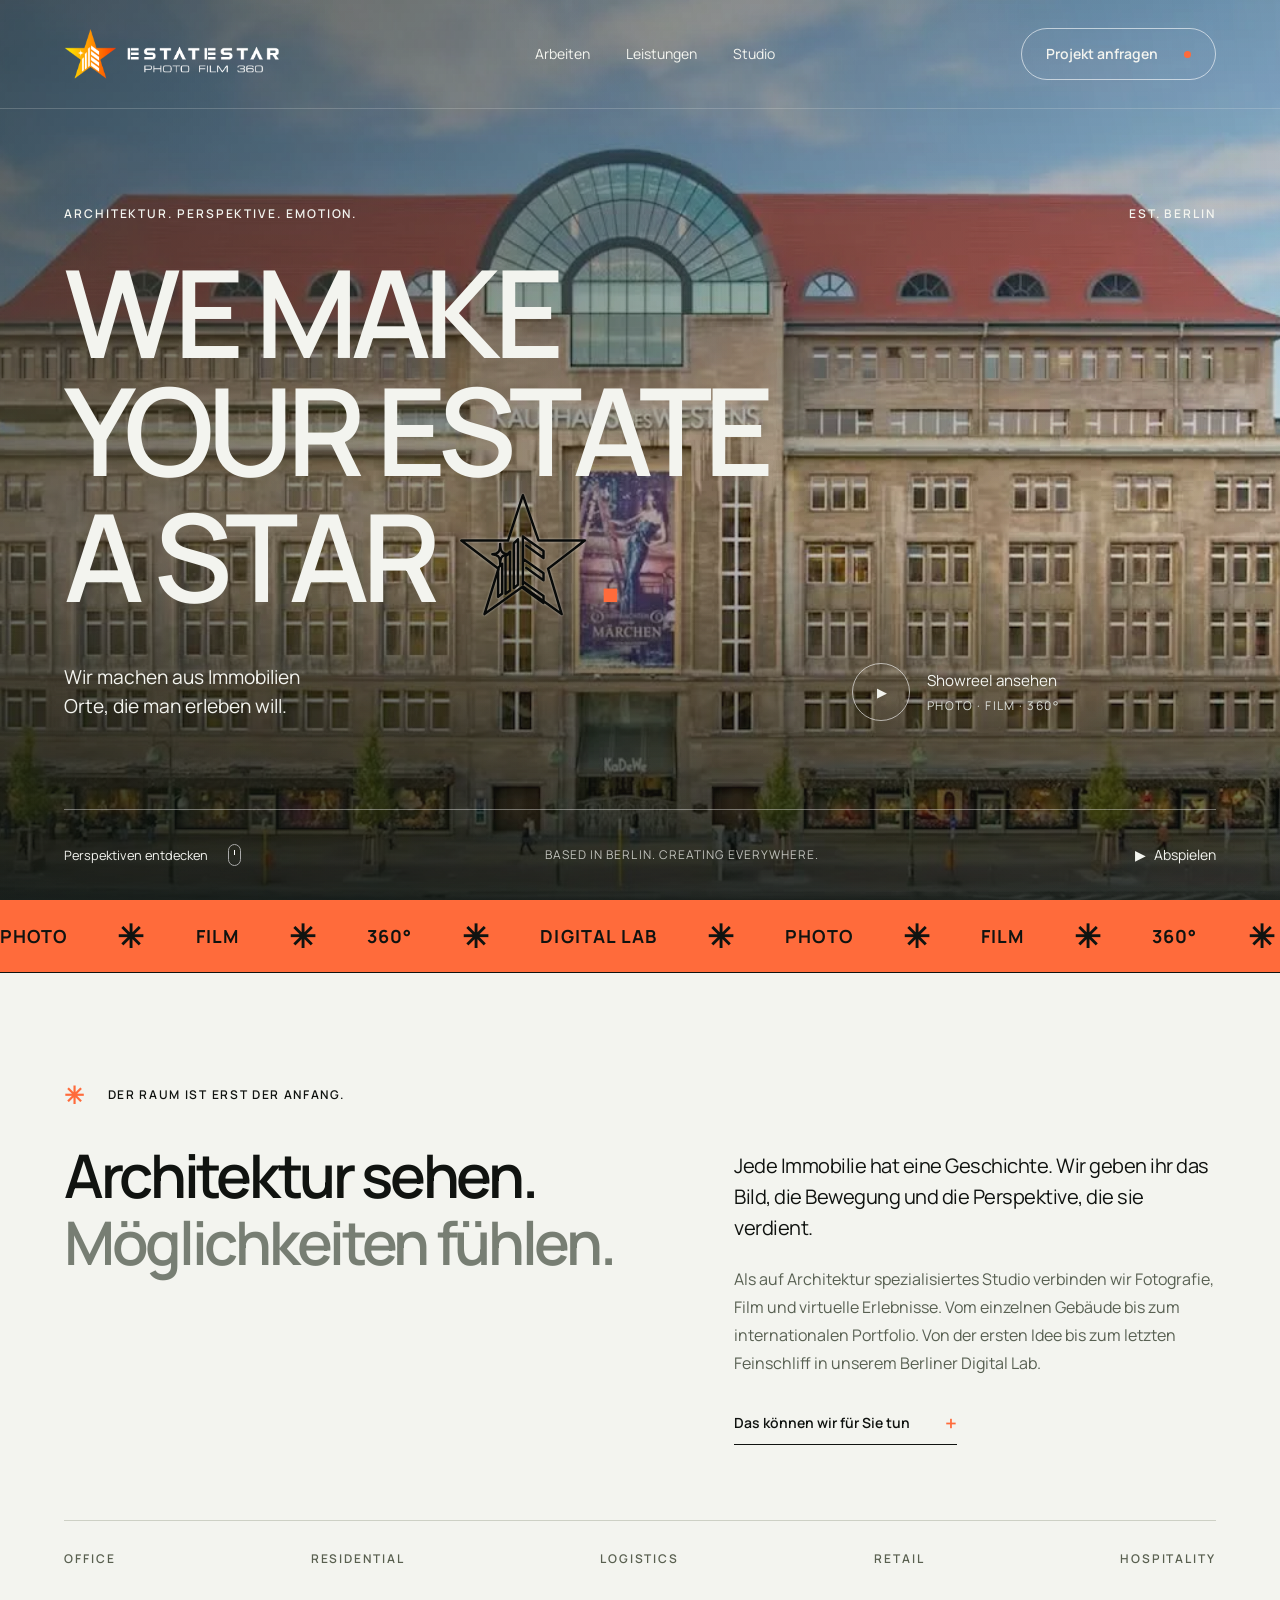
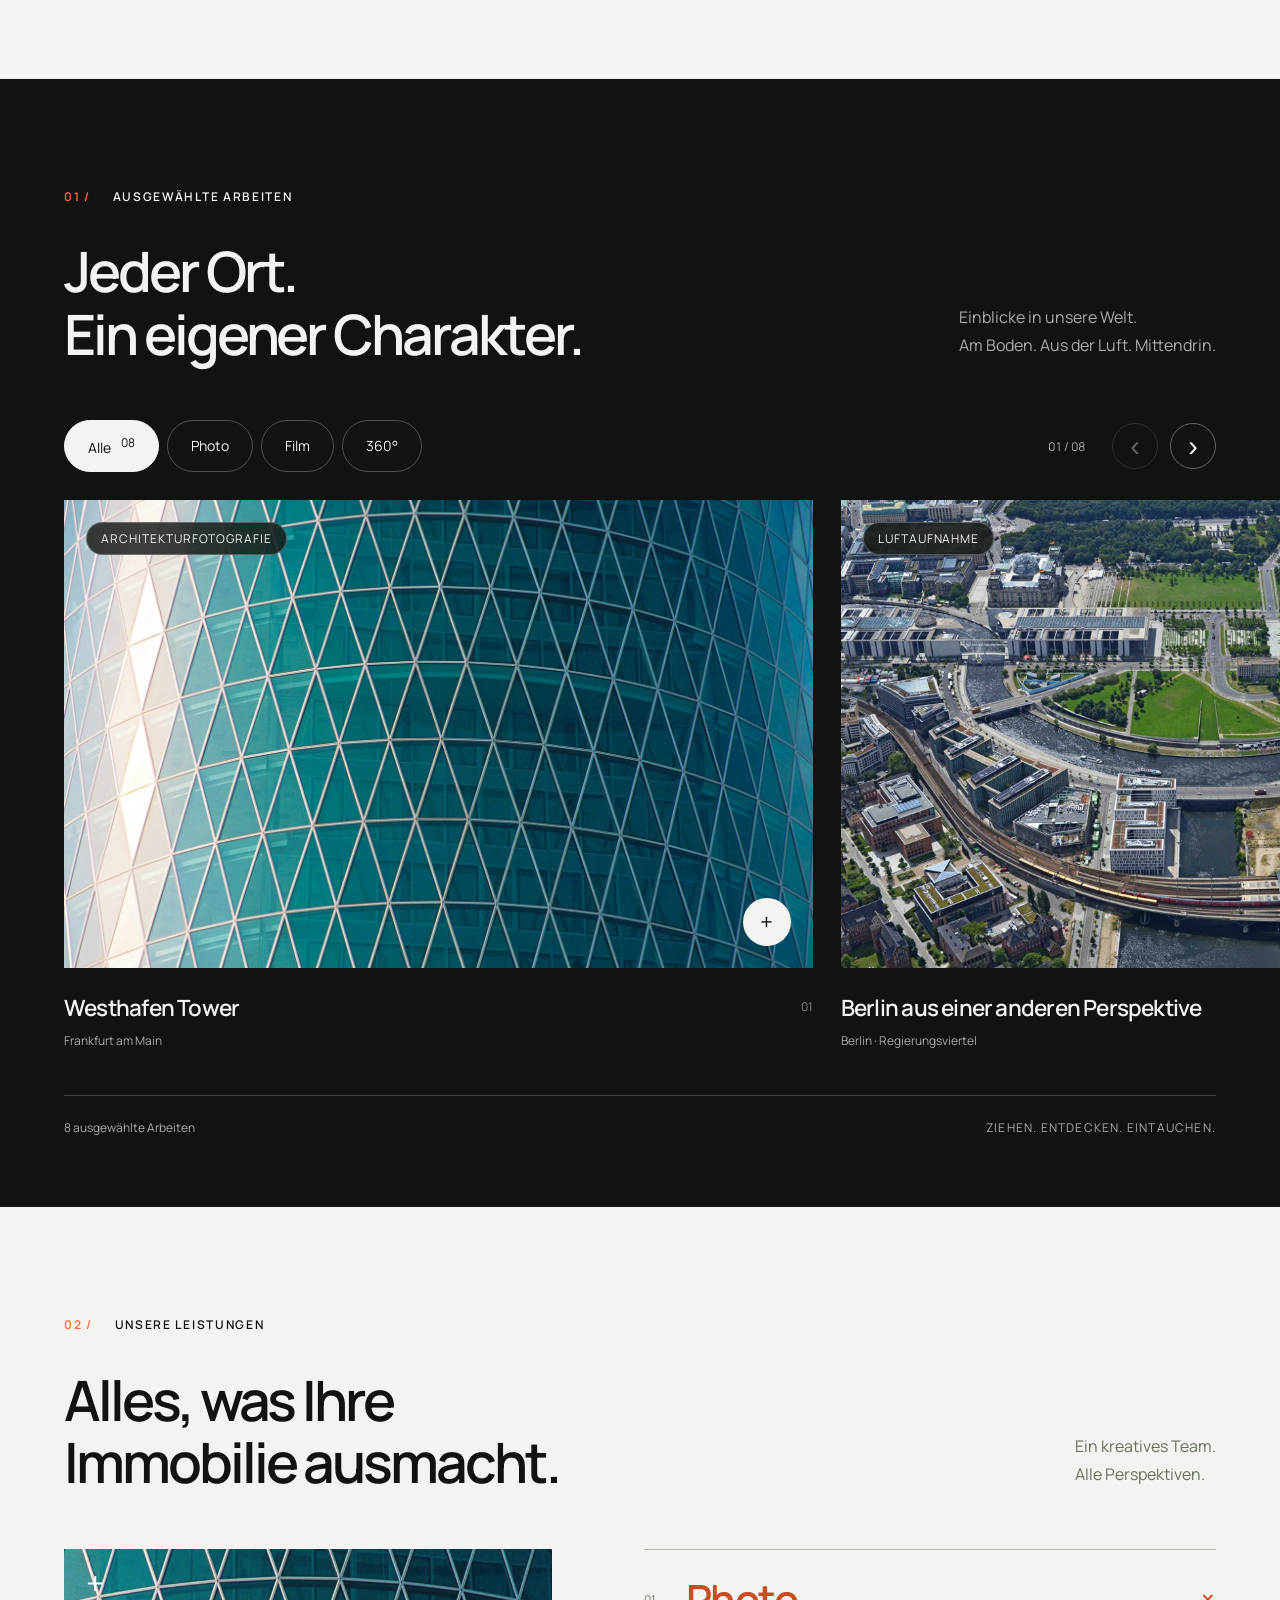
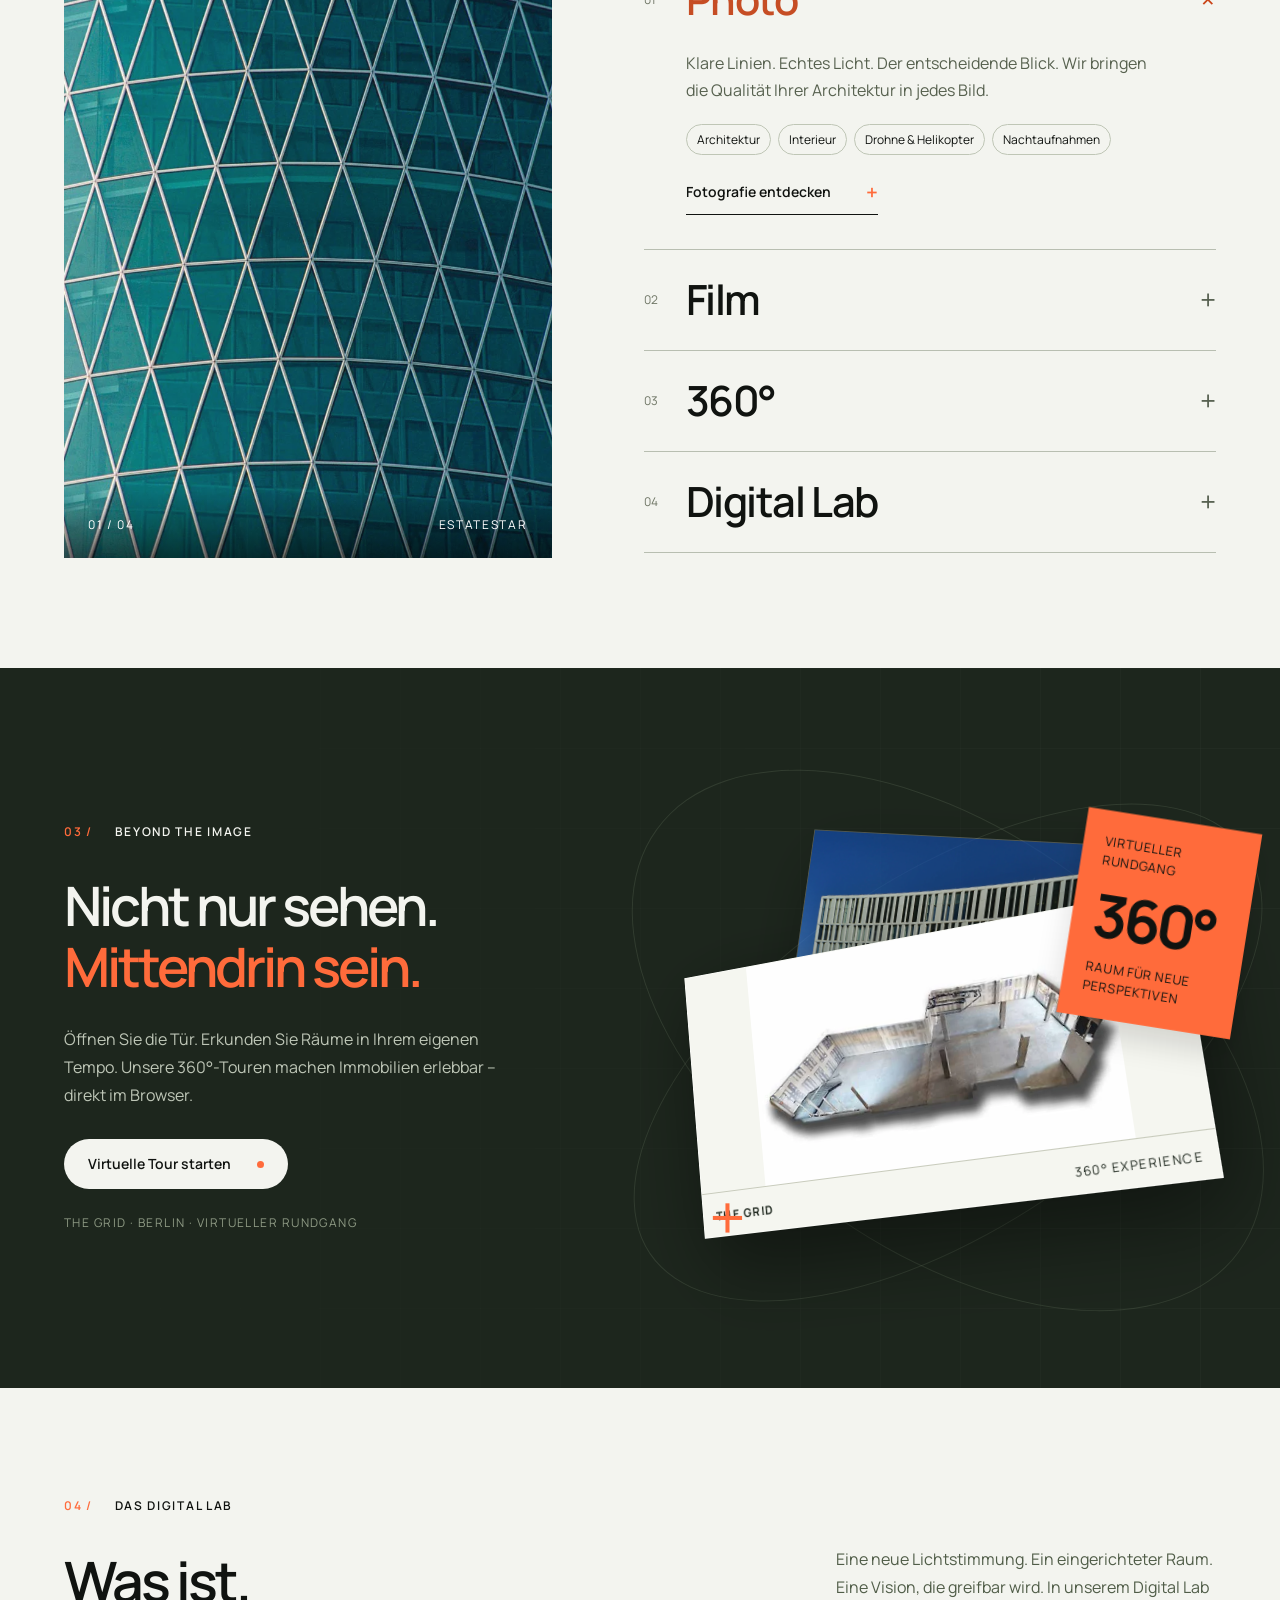
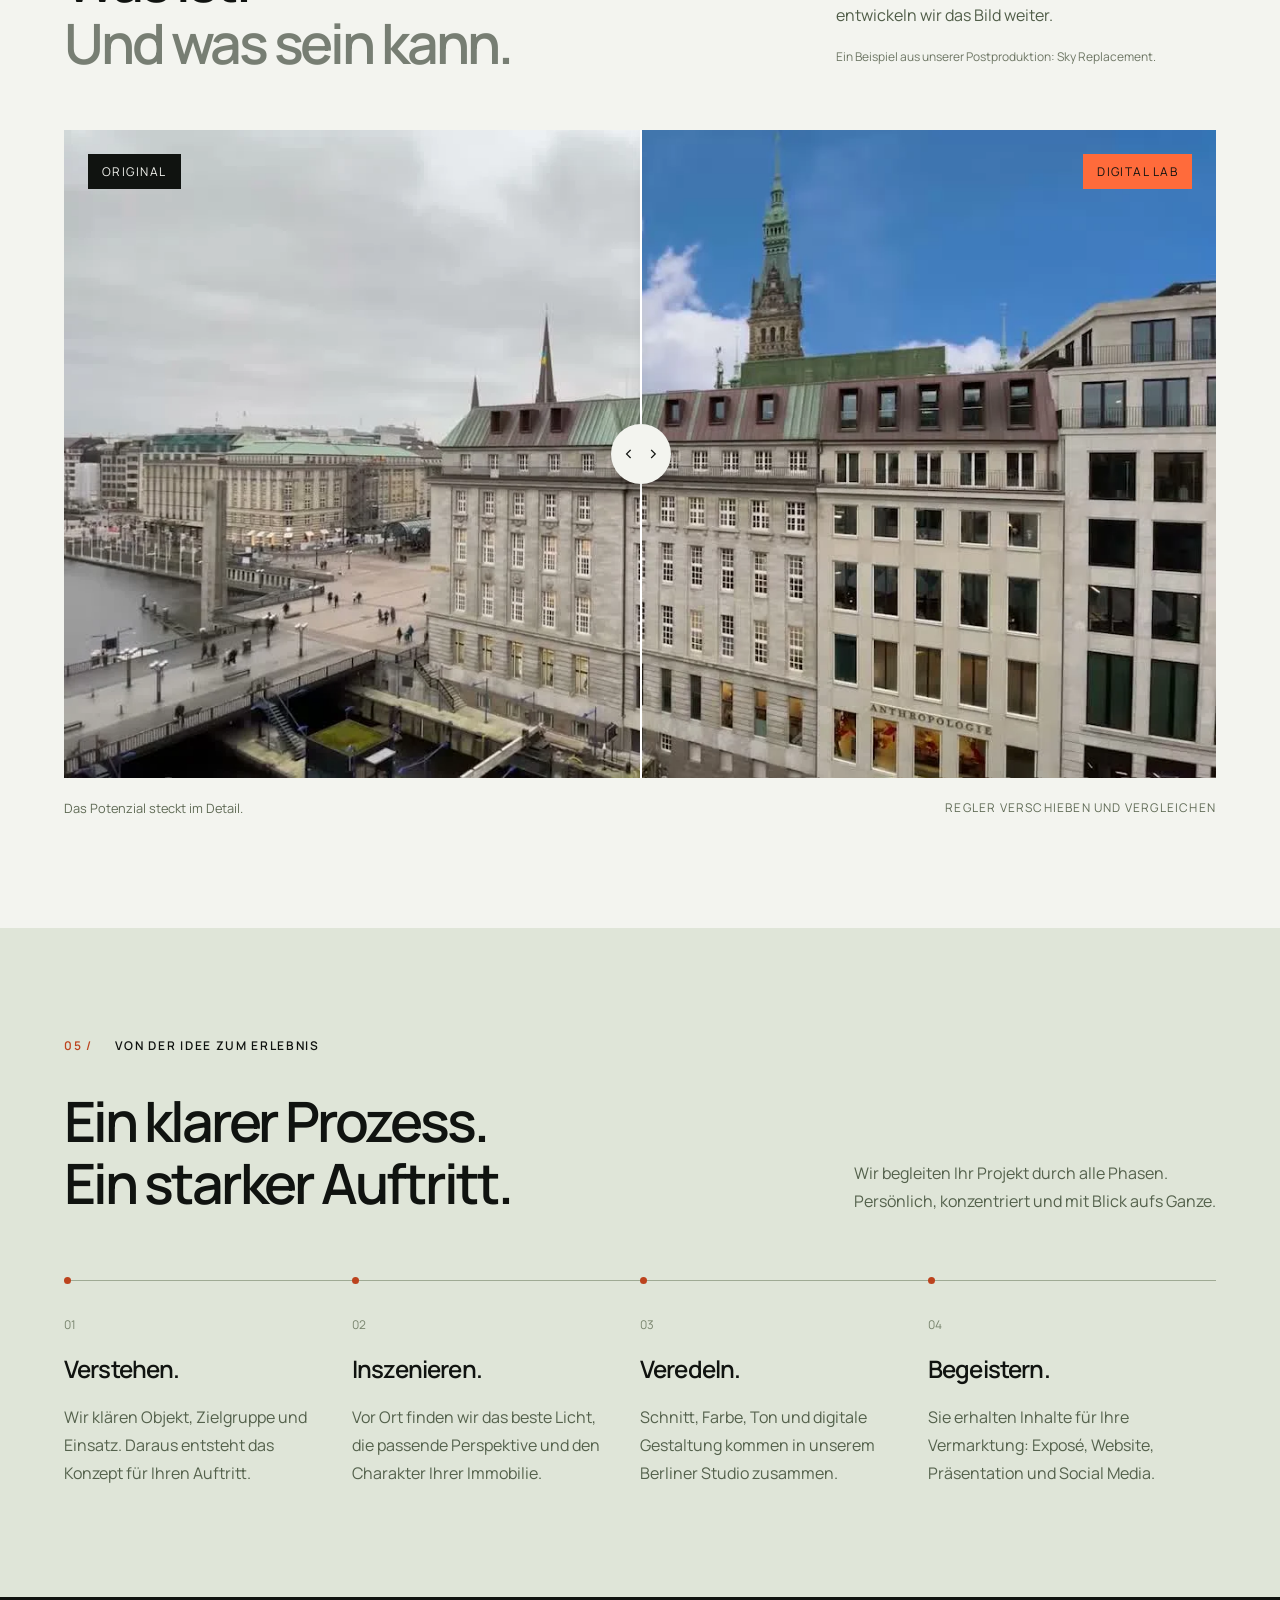
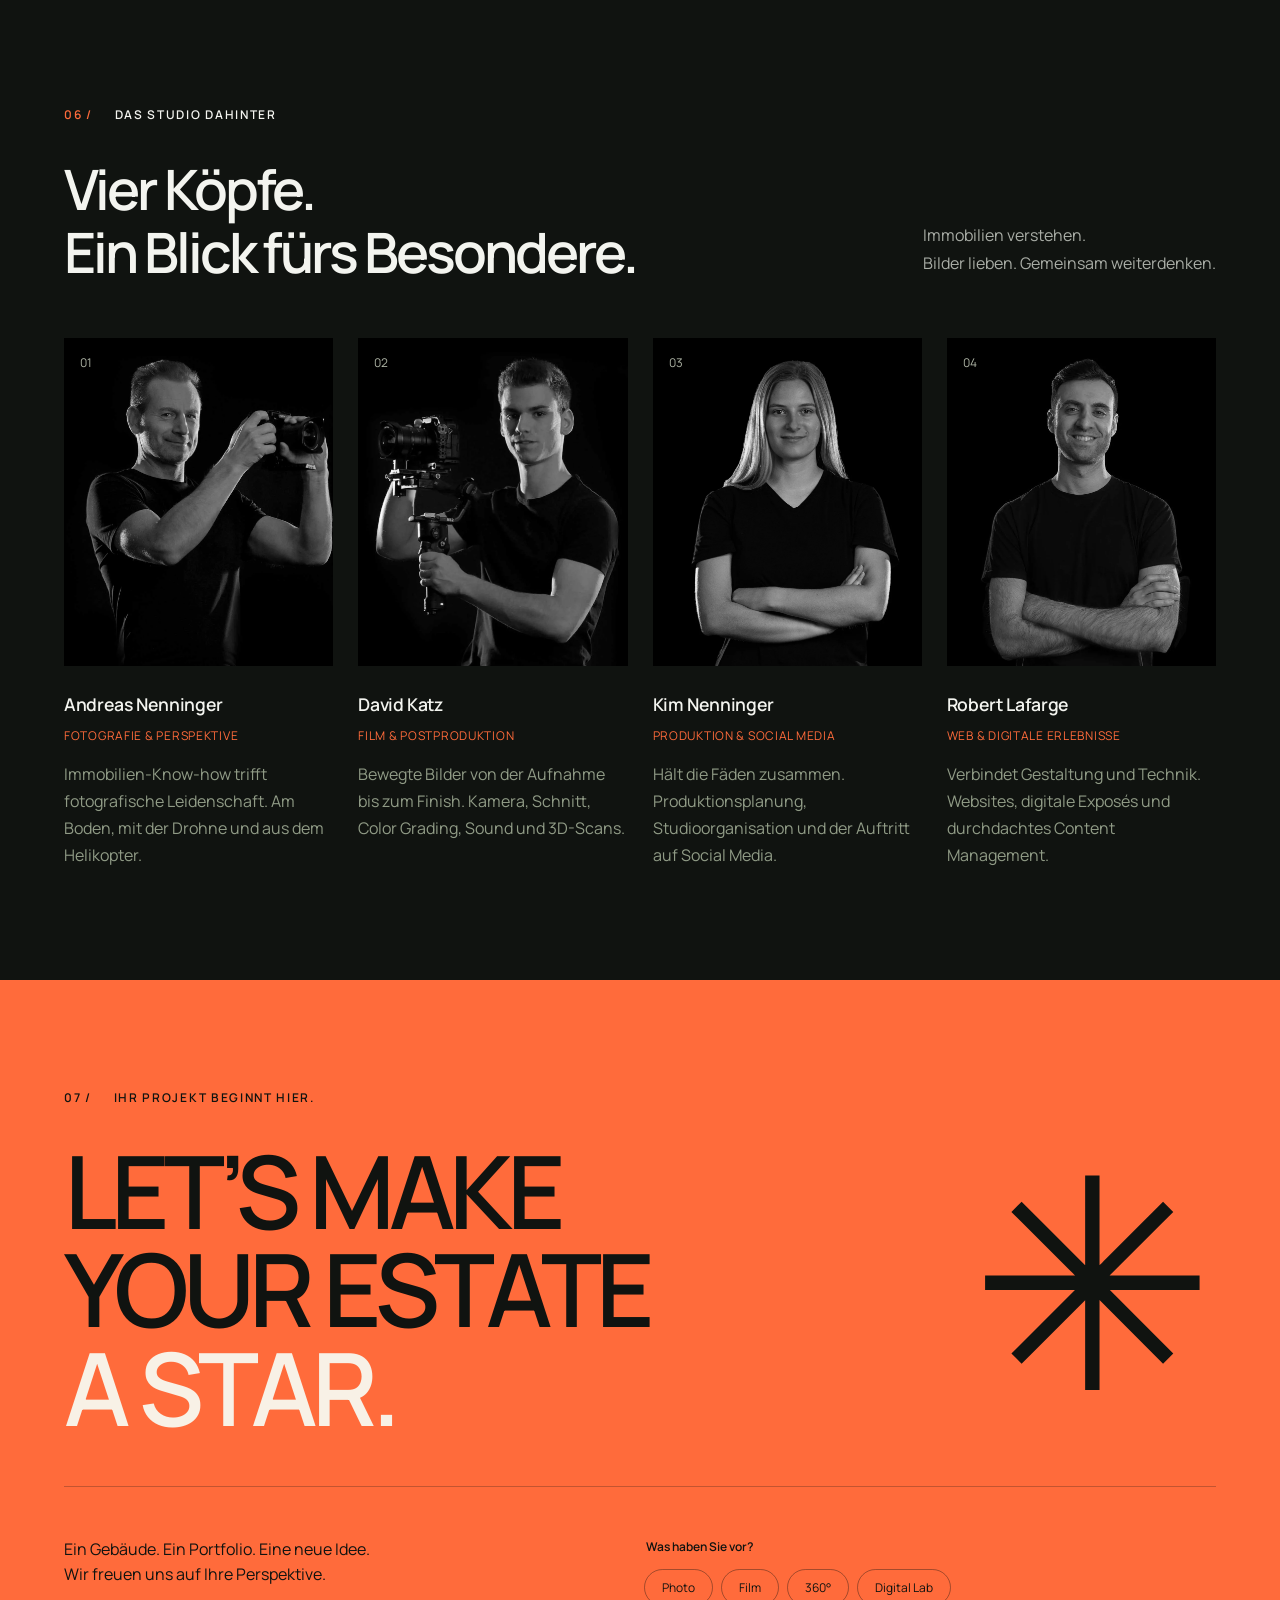
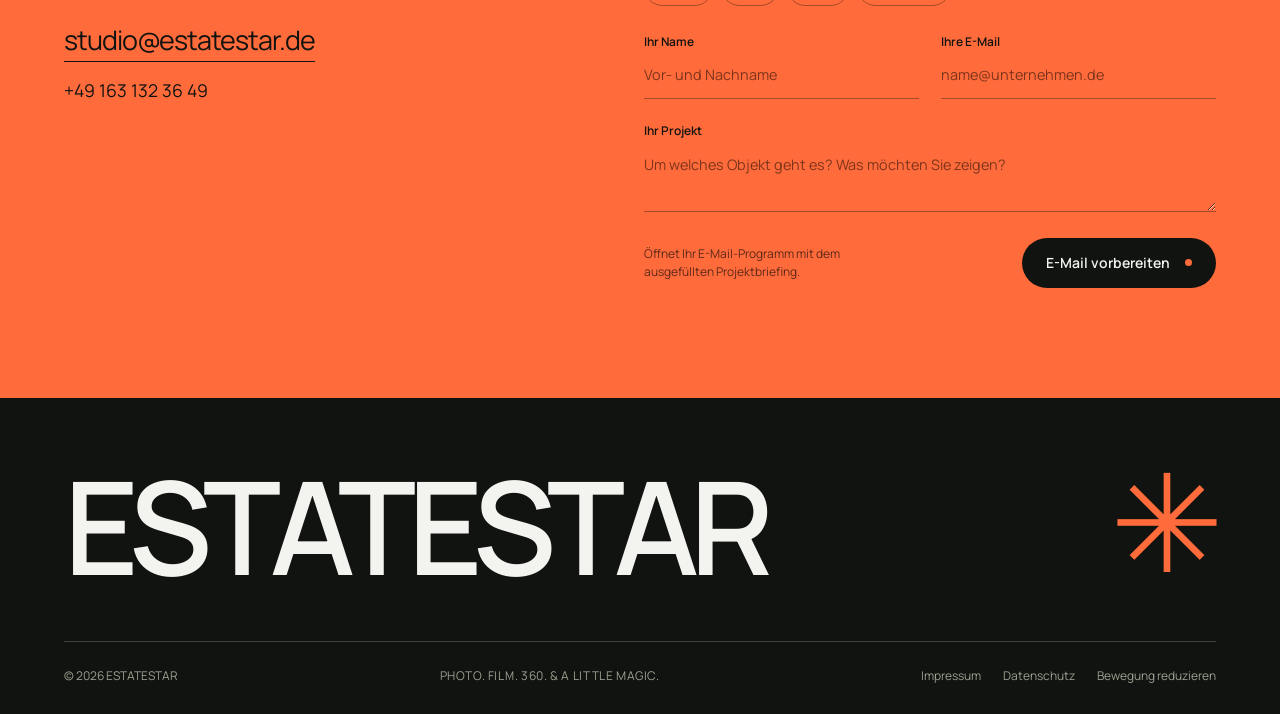
==== commit 94591e2a: "Set verified GitHub Pages URLs for sharing previews" ====
--- a/entwurf-1/index.html
+++ b/entwurf-1/index.html
@@ -11,7 +11,7 @@
   <link rel="preload" href="assets/manrope-regular.ttf" as="font" type="font/ttf" crossorigin>
   <link rel="stylesheet" href="styles.css">
   <script src="app.js" defer></script>
-<meta property="og:type" content="website"><meta property="og:title" content="EstateStar — Entwurf 1: Cinematic"><meta property="og:description" content="Der filmische EstateStar-Entwurf mit Originalreferenzen, Foto, Film und 360°."><meta property="og:image" content="../preview-1.jpg"><meta property="og:locale" content="de_DE"></head>
+<meta property="og:type" content="website"><meta property="og:title" content="EstateStar — Entwurf 1: Cinematic"><meta property="og:description" content="Der filmische EstateStar-Entwurf mit Originalreferenzen, Foto, Film und 360°."><meta property="og:image" content="https://davidkatz2305.github.io/estatestar-designs/preview-1.jpg"><meta property="og:locale" content="de_DE"><meta property="og:url" content="https://davidkatz2305.github.io/estatestar-designs/entwurf-1/"><link rel="canonical" href="https://davidkatz2305.github.io/estatestar-designs/entwurf-1/"></head>
 <body>
   <a class="skip-link" href="#main">Zum Inhalt</a>
   <div class="progress" aria-hidden="true"></div>
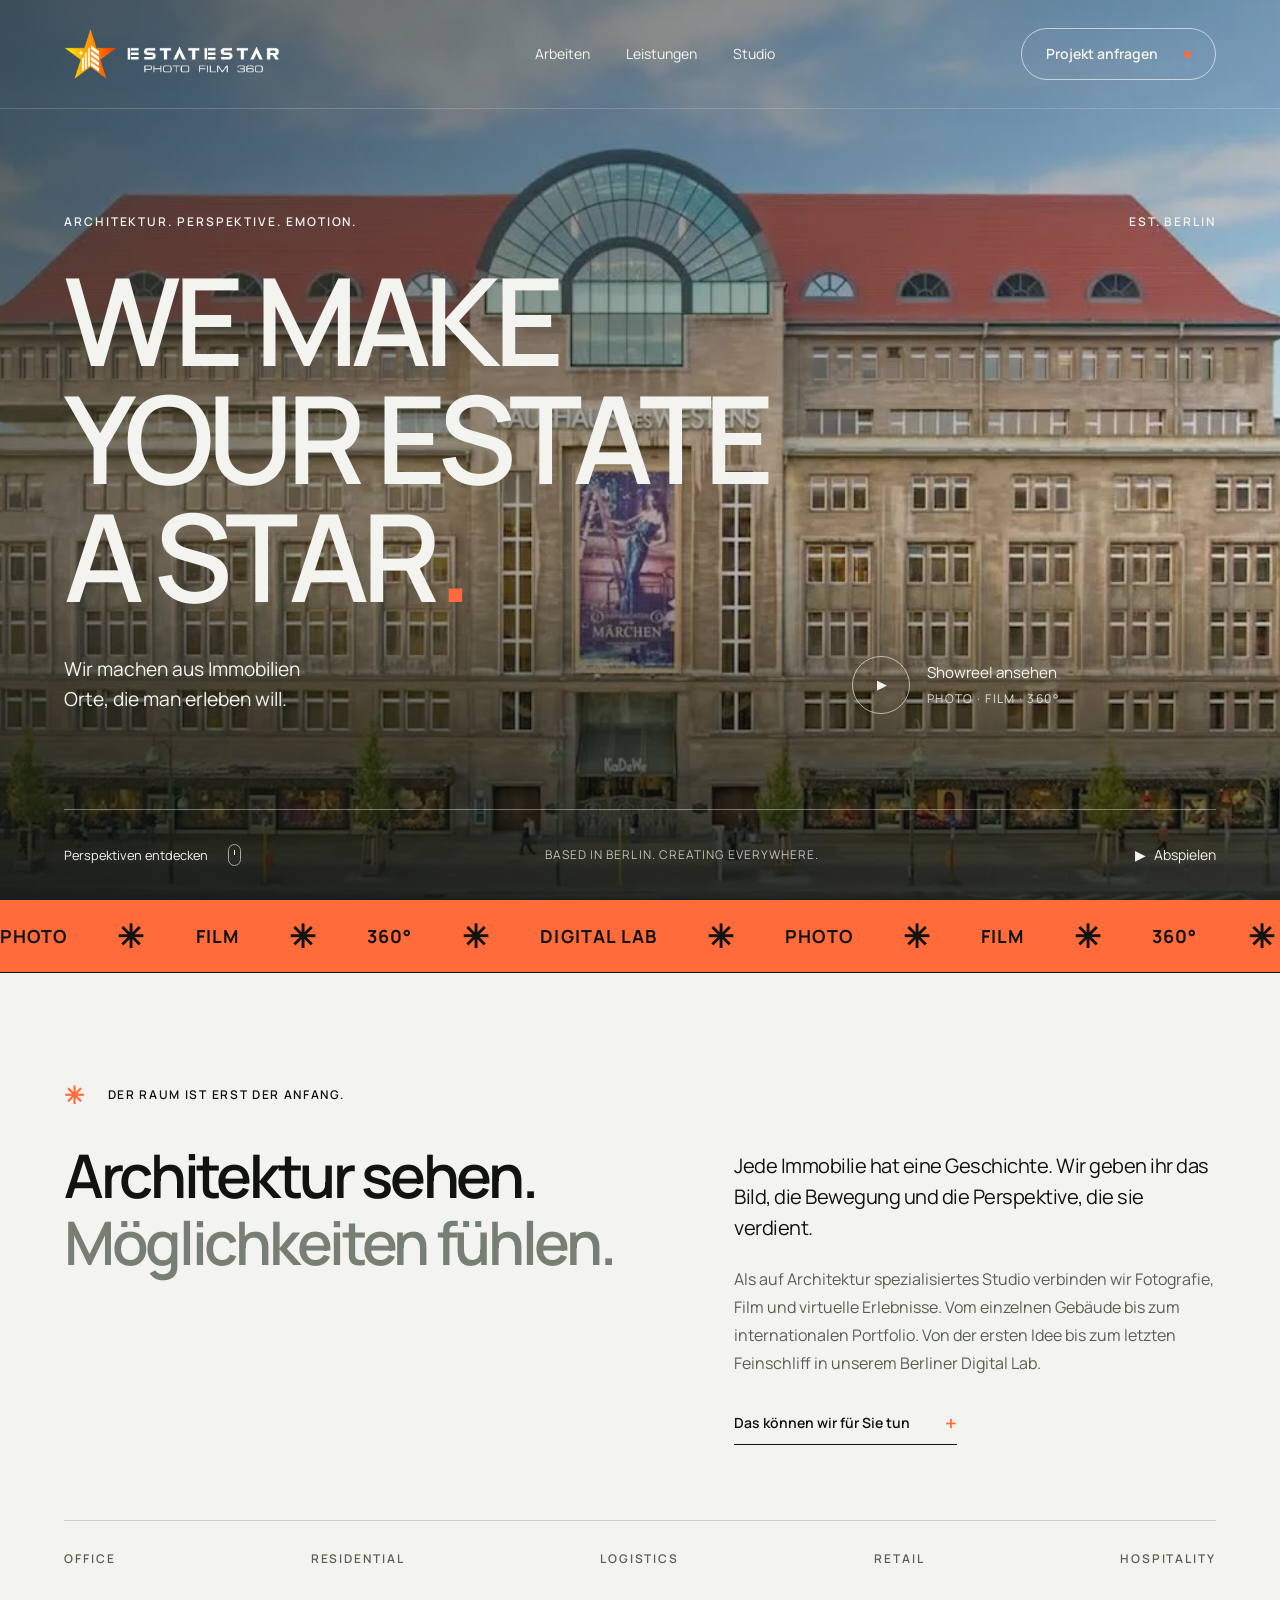
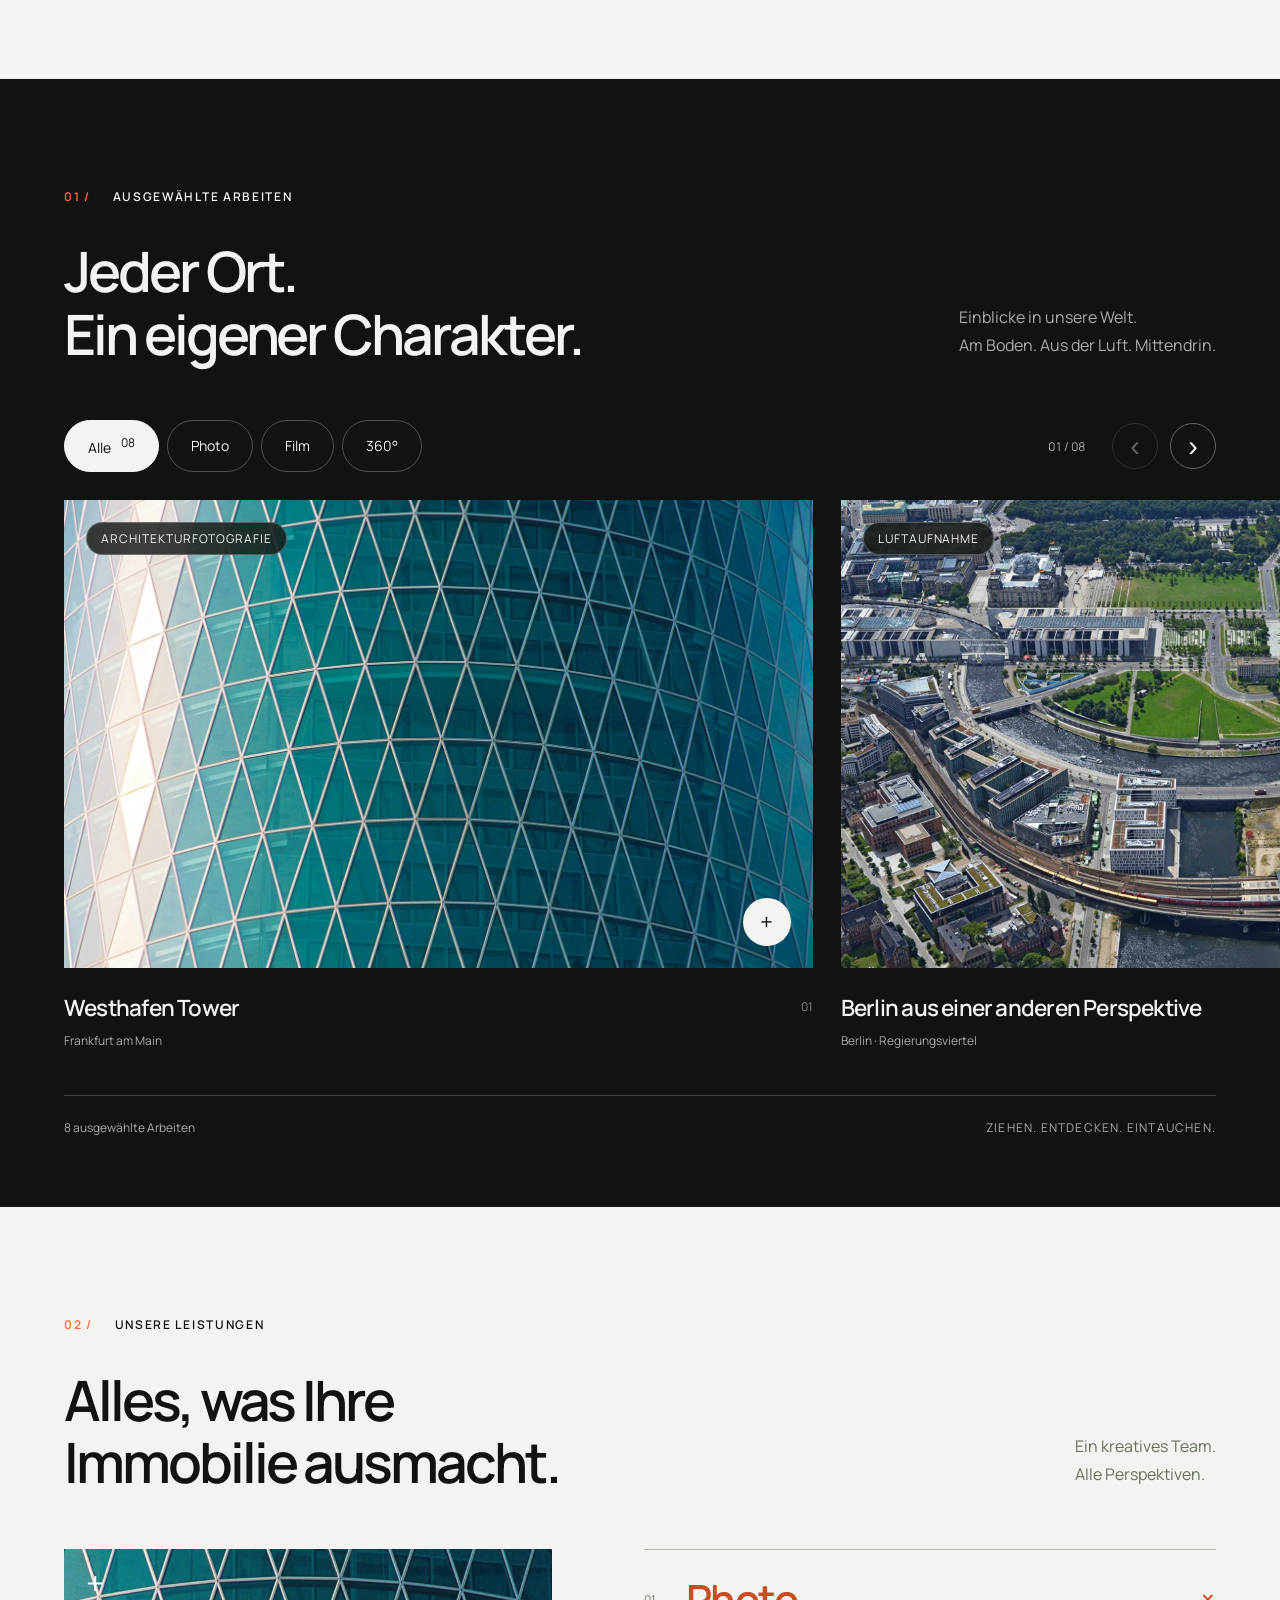
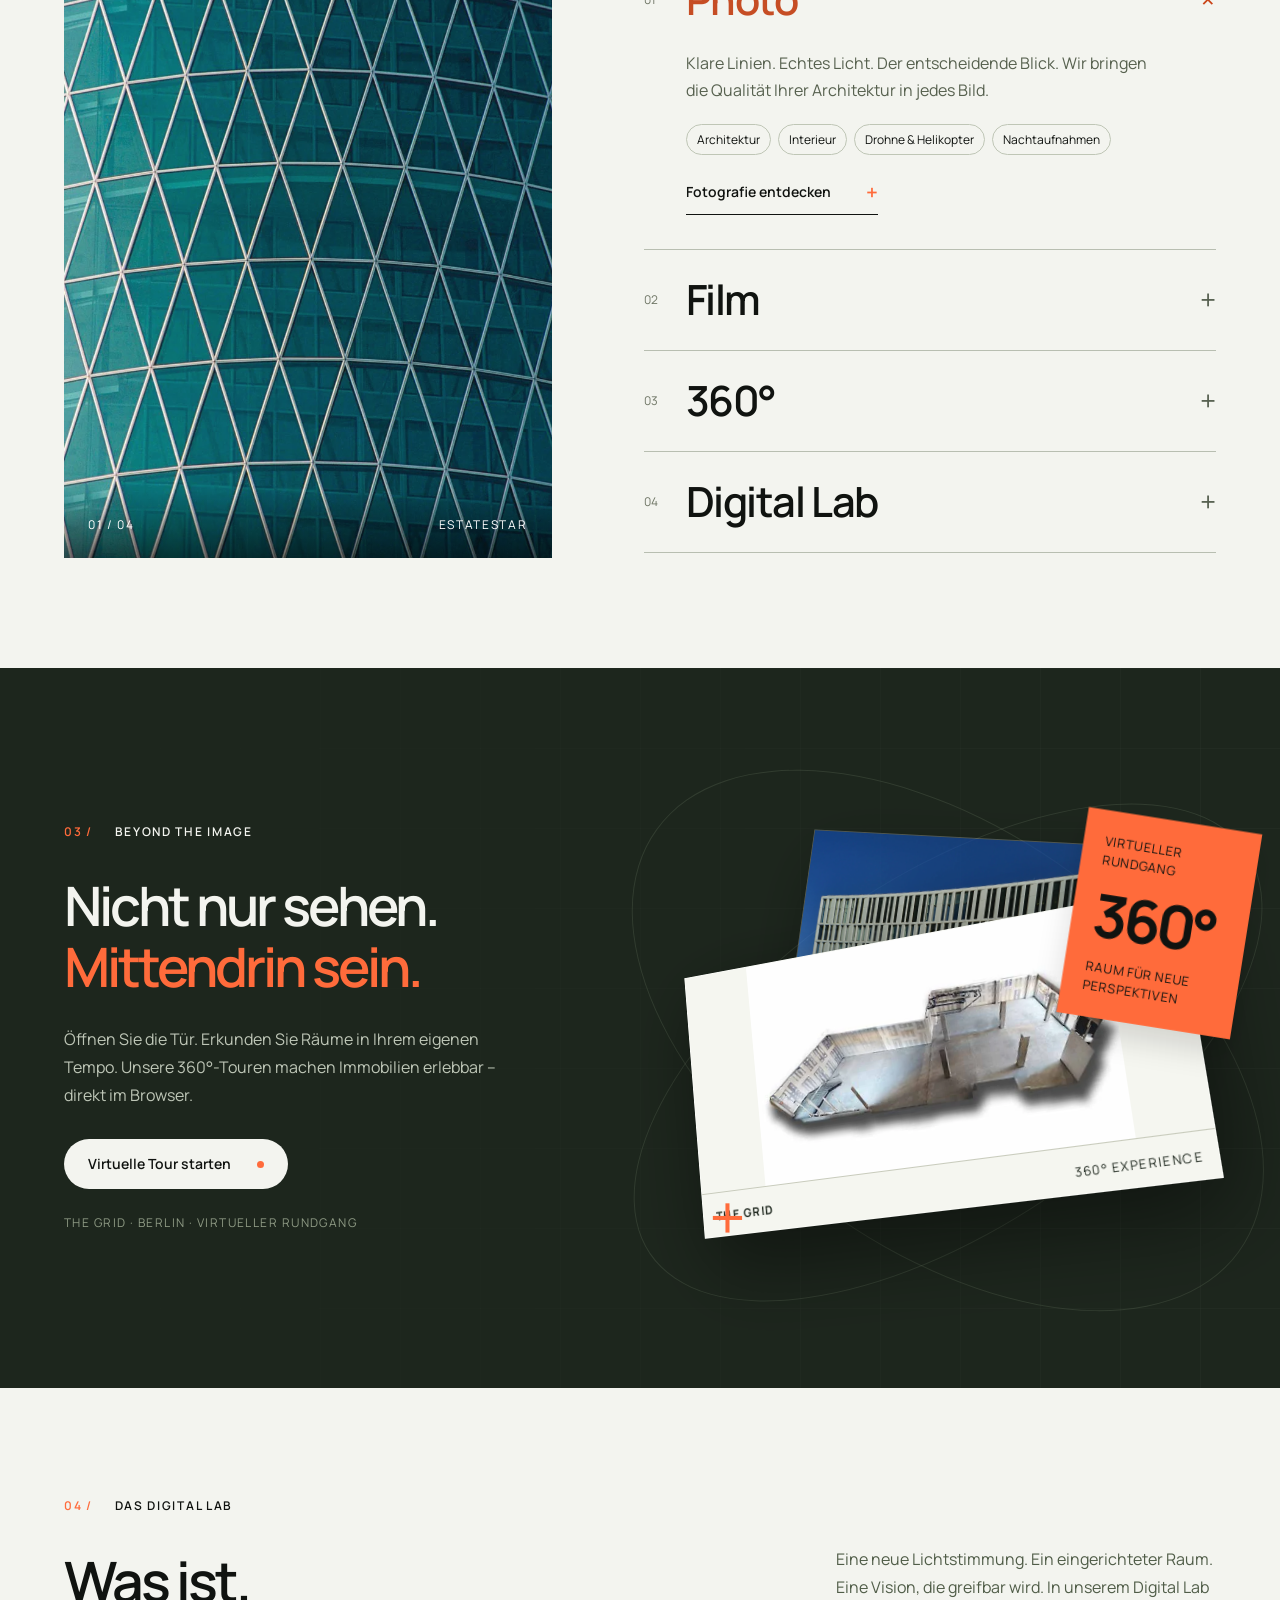
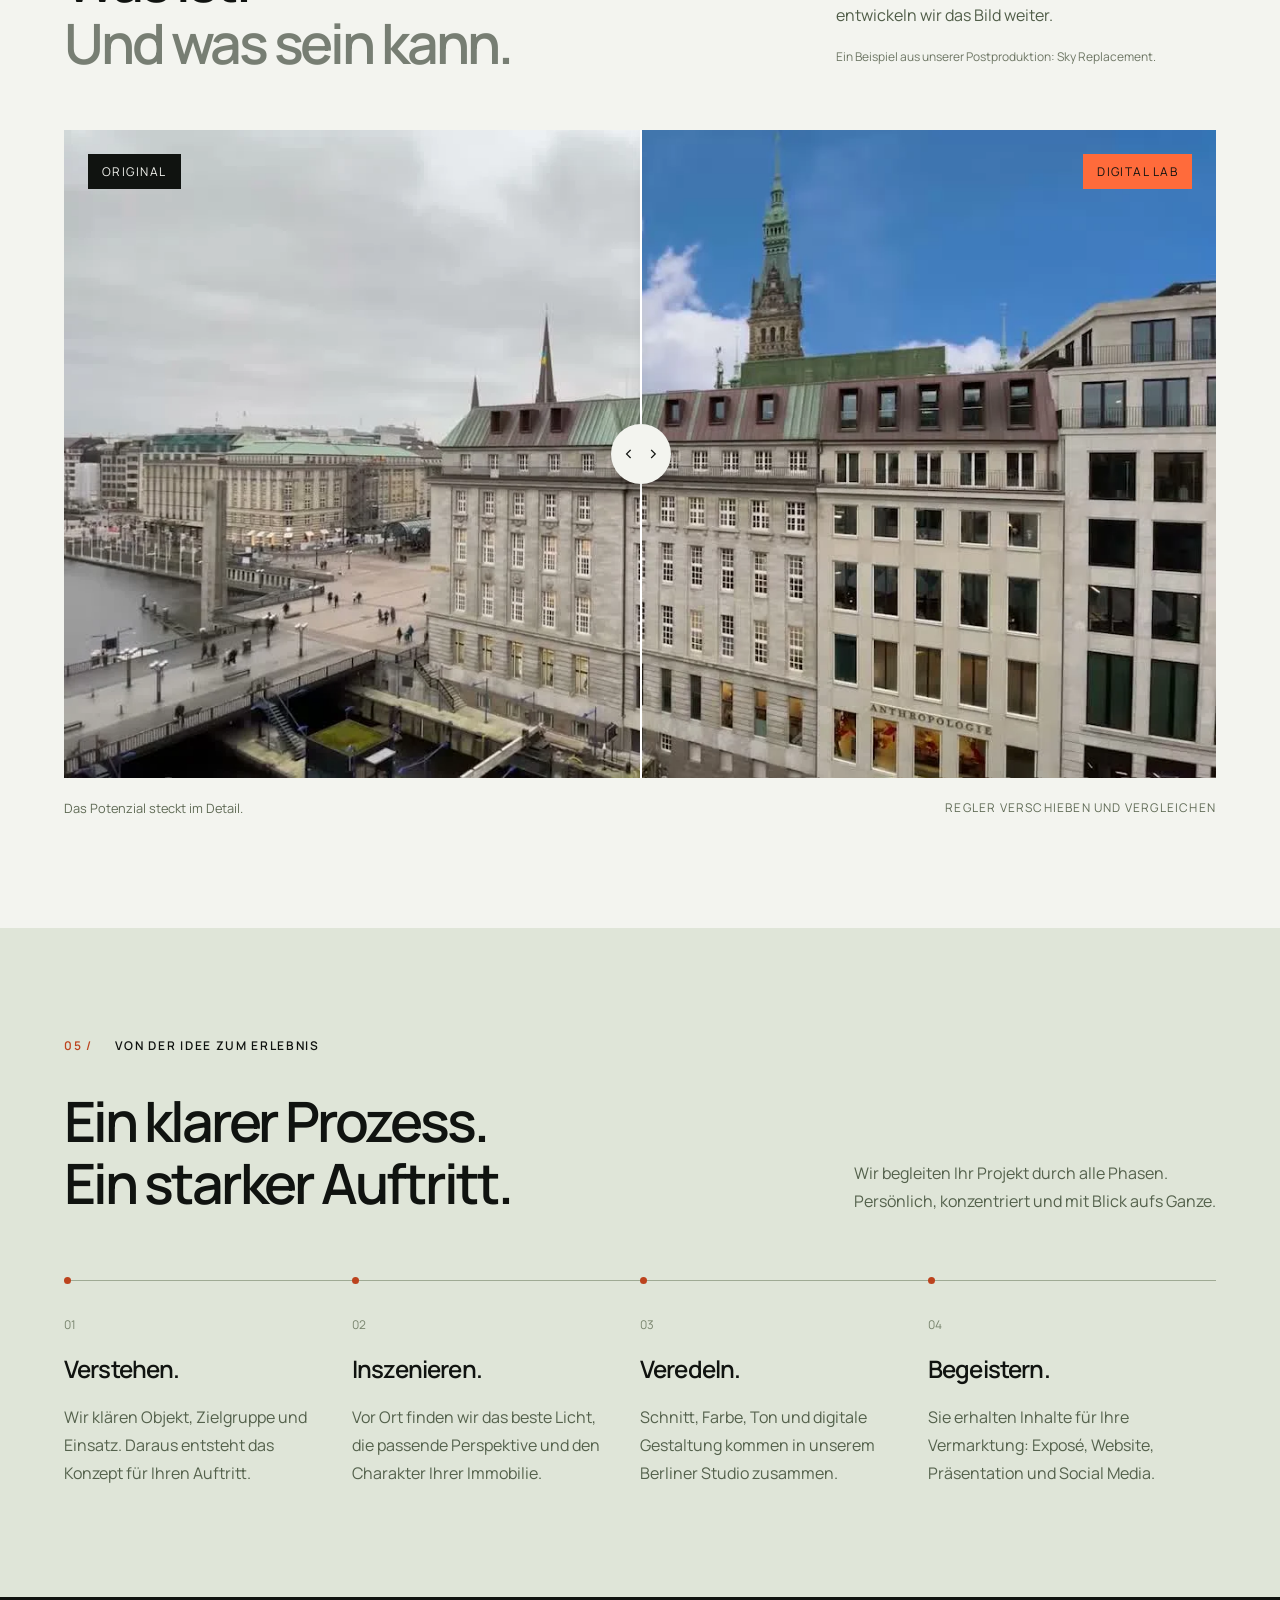
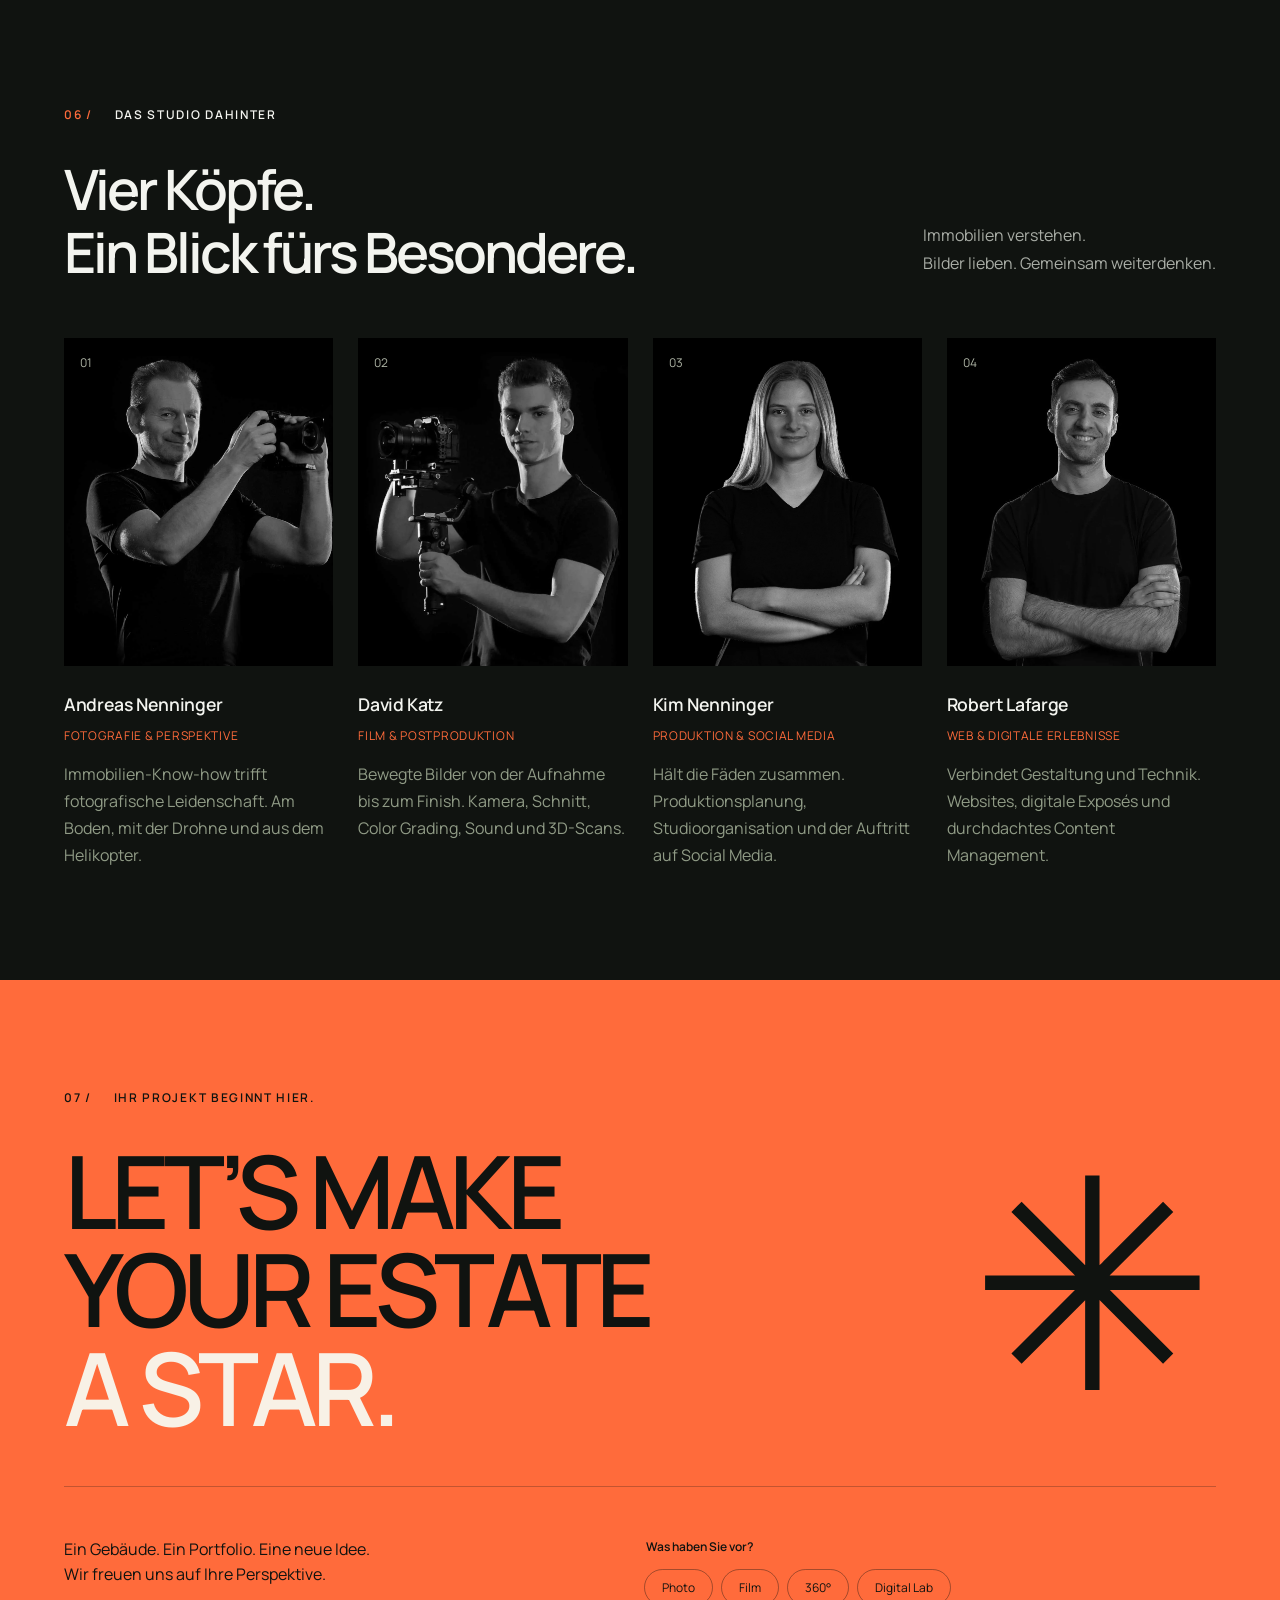
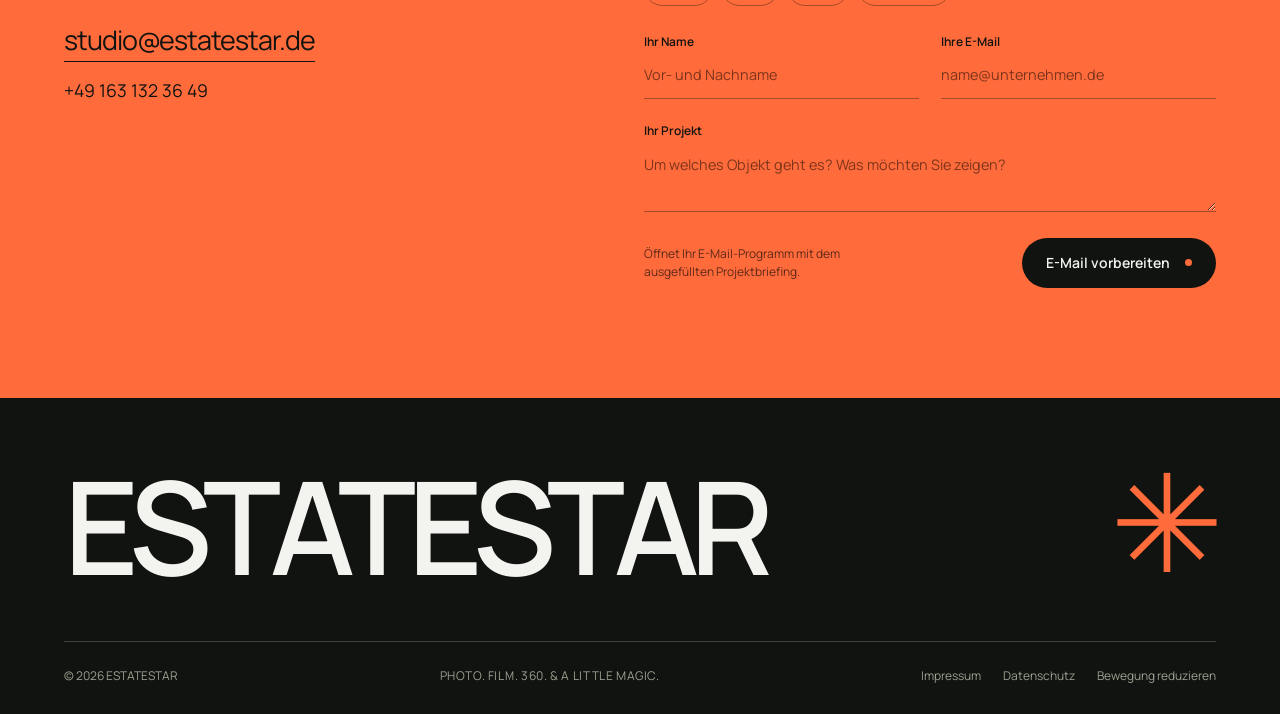
==== commit c115c89a: "Remove outline star from Cinematic hero and refresh preview" ====
--- a/entwurf-1/index.html
+++ b/entwurf-1/index.html
@@ -33,7 +33,7 @@
       <div class="hero-shade"></div>
       <div class="hero-content">
         <div class="hero-eyebrow"><span>ARCHITEKTUR. PERSPEKTIVE. EMOTION.</span><span class="edition">EST. BERLIN</span></div>
-        <h1 id="hero-title"><span>WE MAKE</span><span>YOUR ESTATE</span><span class="last-line">A STAR<svg class="star estate-brand-star" aria-hidden="true" viewBox="0 0 324 310" fill="none" xmlns="http://www.w3.org/2000/svg"><path d="M162 8 200 118H312L223 186 256 296 162 229 69 296 103 186 13 118H126Z"/><path d="M162 108v116m0-116 50 35v17l-42-30m-8 32 50 35v17l-42-30m-8 33 50 35v17l-50-36M150 115l-10 10v108l10-8ZM131 145l-11 11v91l11-8ZM112 174l-10 10v70l10-8Z"/><path d="M107 126c0 18-4 24-19 25 15 1 19 7 19 24 0-17 5-23 20-24-15-1-20-7-20-25Z"/></svg><span class="period">.</span></span></h1>
+        <h1 id="hero-title"><span>WE MAKE</span><span>YOUR ESTATE</span><span class="last-line">A STAR<span class="period">.</span></span></h1>
         <div class="hero-description"><p>Wir machen aus Immobilien<br>Orte, die man erleben will.</p><button class="reel-button" data-showreel><span class="play-icon" aria-hidden="true">▶</span><span>Showreel ansehen<small>PHOTO · FILM · 360°</small></span></button></div>
       </div>
       <div class="hero-bottom"><a href="#arbeiten">Perspektiven entdecken <span class="scroll-indicator" aria-hidden="true"></span></a><span>BASED IN BERLIN. CREATING EVERYWHERE.</span><button id="motion-toggle" aria-label="Hintergrundvideo pausieren" aria-pressed="false">Ⅱ <span>Pause</span></button></div>
--- a/entwurf-1/styles.css
+++ b/entwurf-1/styles.css
@@ -34,6 +34,3 @@
 .reduced-motion{scroll-behavior:auto!important}
 
 @media(max-width:380px){.header .header-cta{display:none}.header .menu-toggle{margin-left:auto}.hero-eyebrow{font-size:.75rem;letter-spacing:0}.team-grid{gap:35px 14px}}
-
-/* EstateStar brand mark: vector outline, independent of emoji fonts. */
-.hero .estate-brand-star{width:1em;height:1em;flex:0 0 1em;overflow:visible;color:#080a09;stroke:currentColor;stroke-width:6;stroke-linejoin:round;stroke-linecap:round;animation:none;filter:drop-shadow(0 0 1px rgba(255,255,255,.45))}
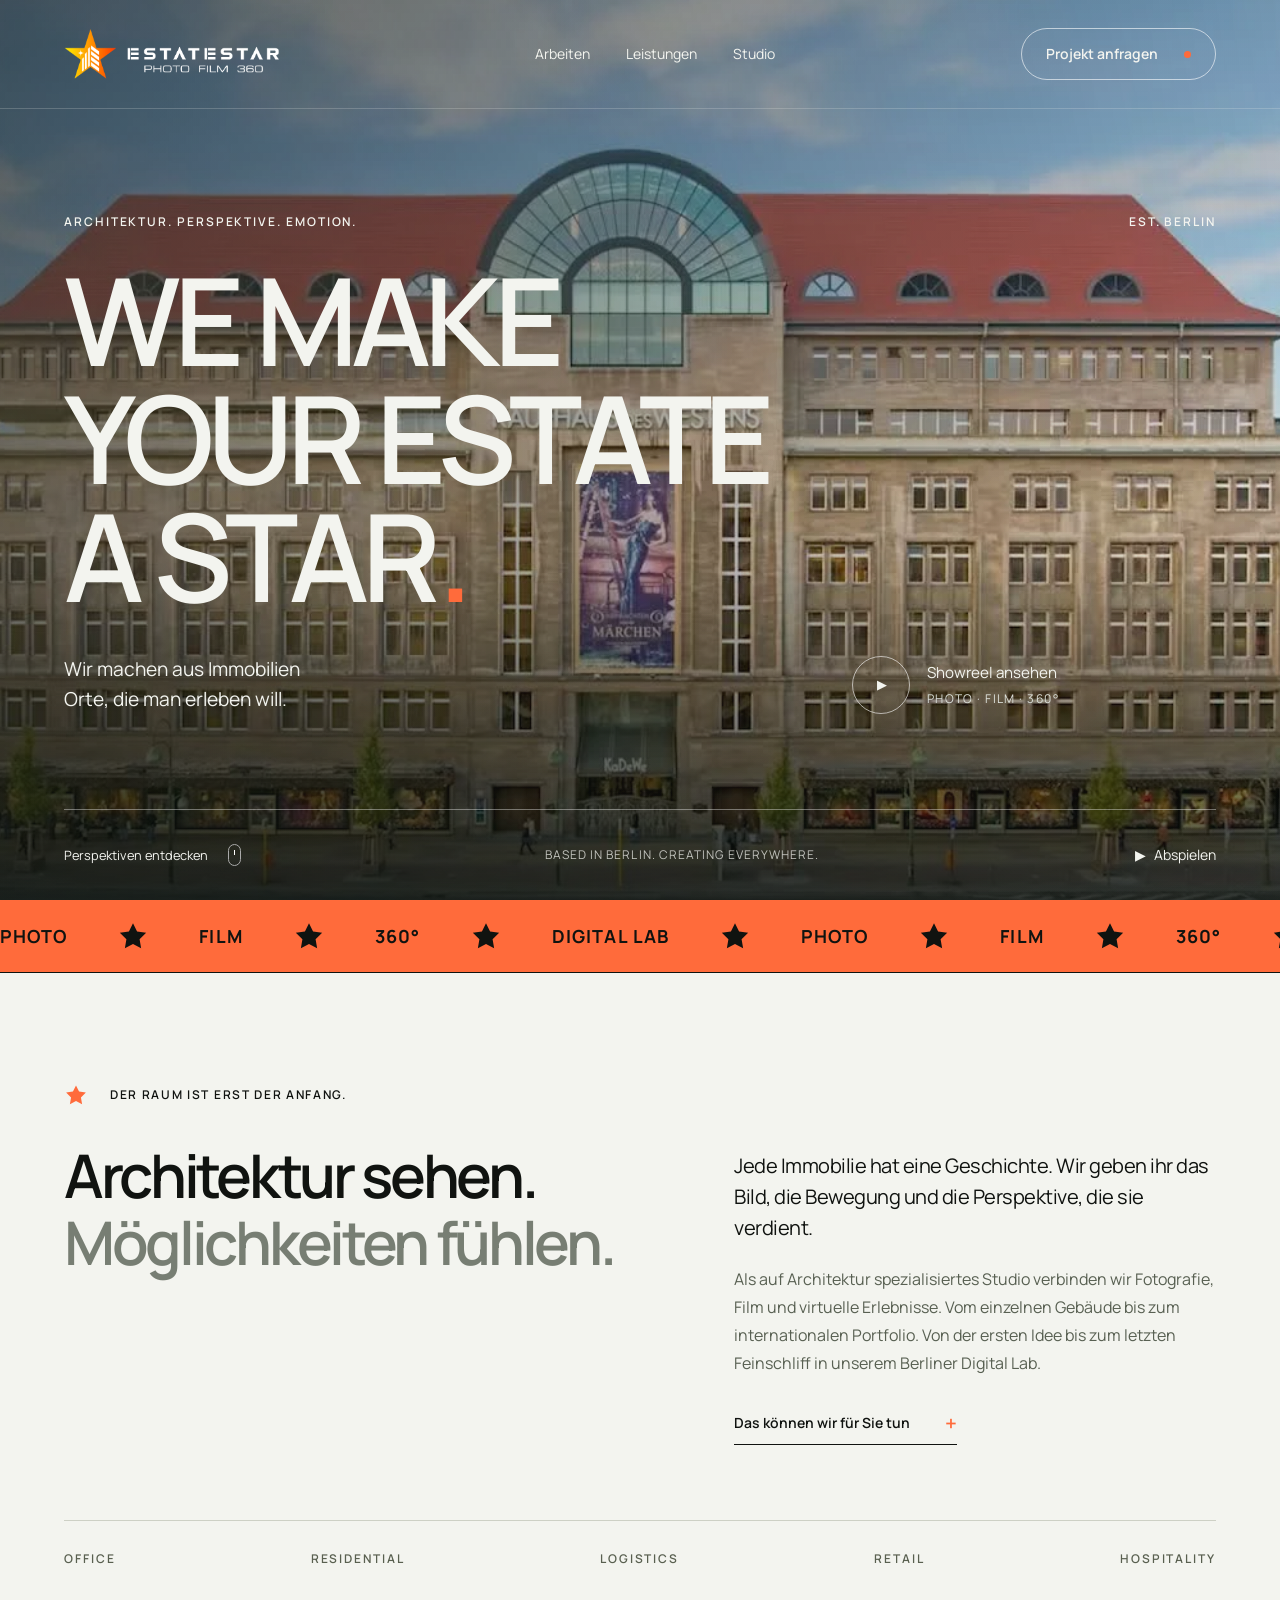
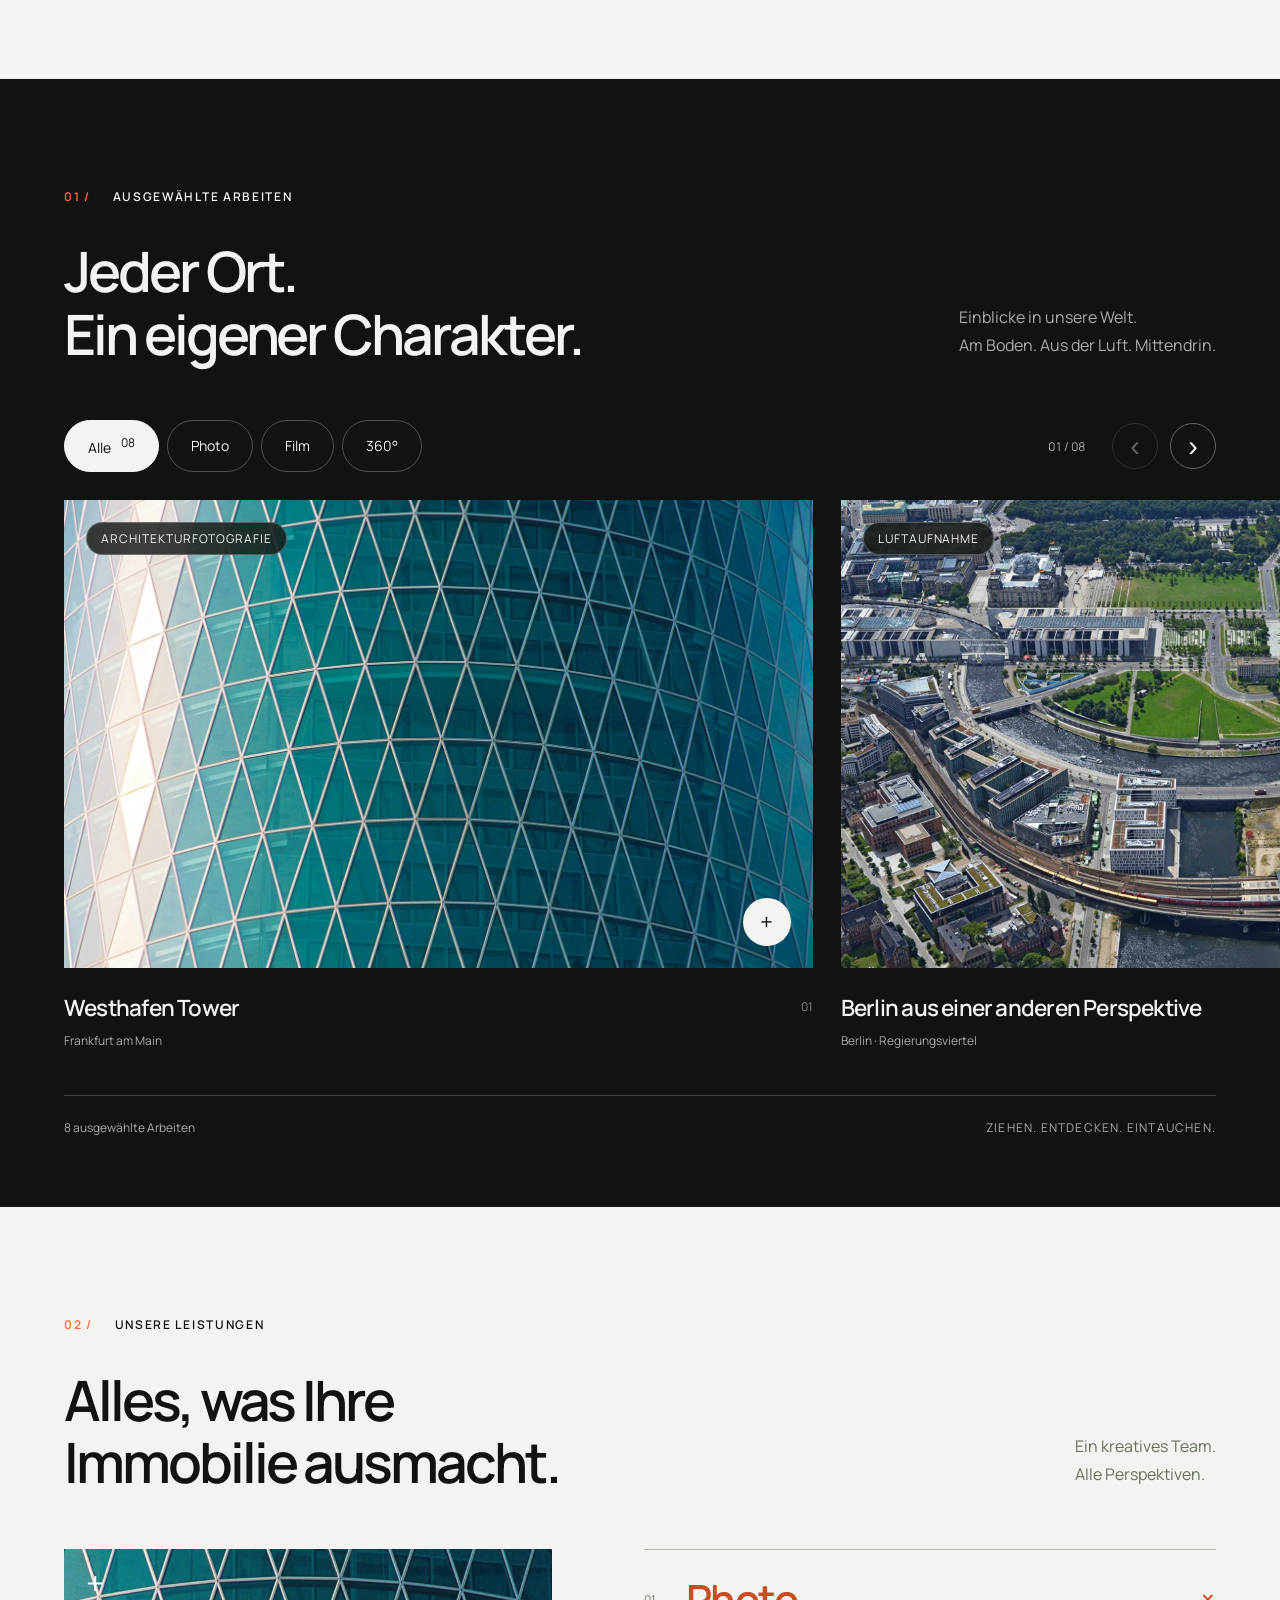
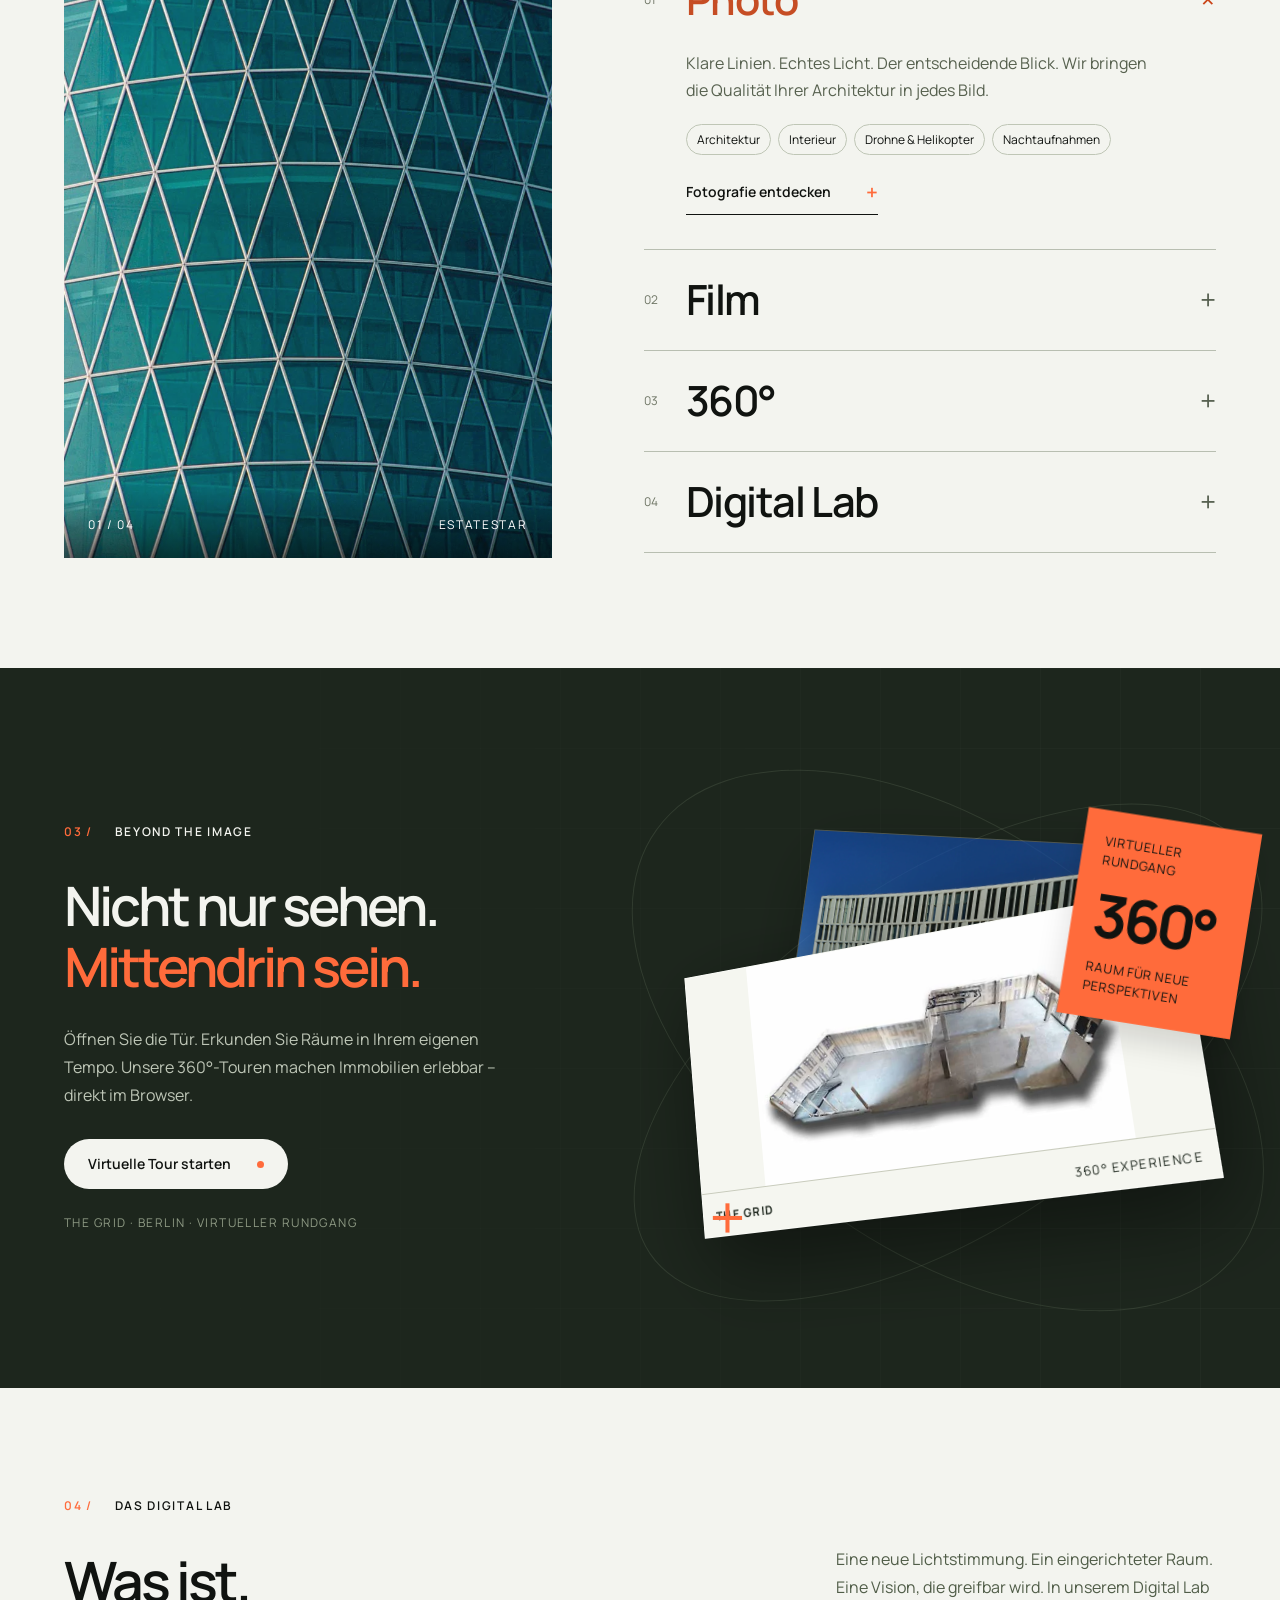
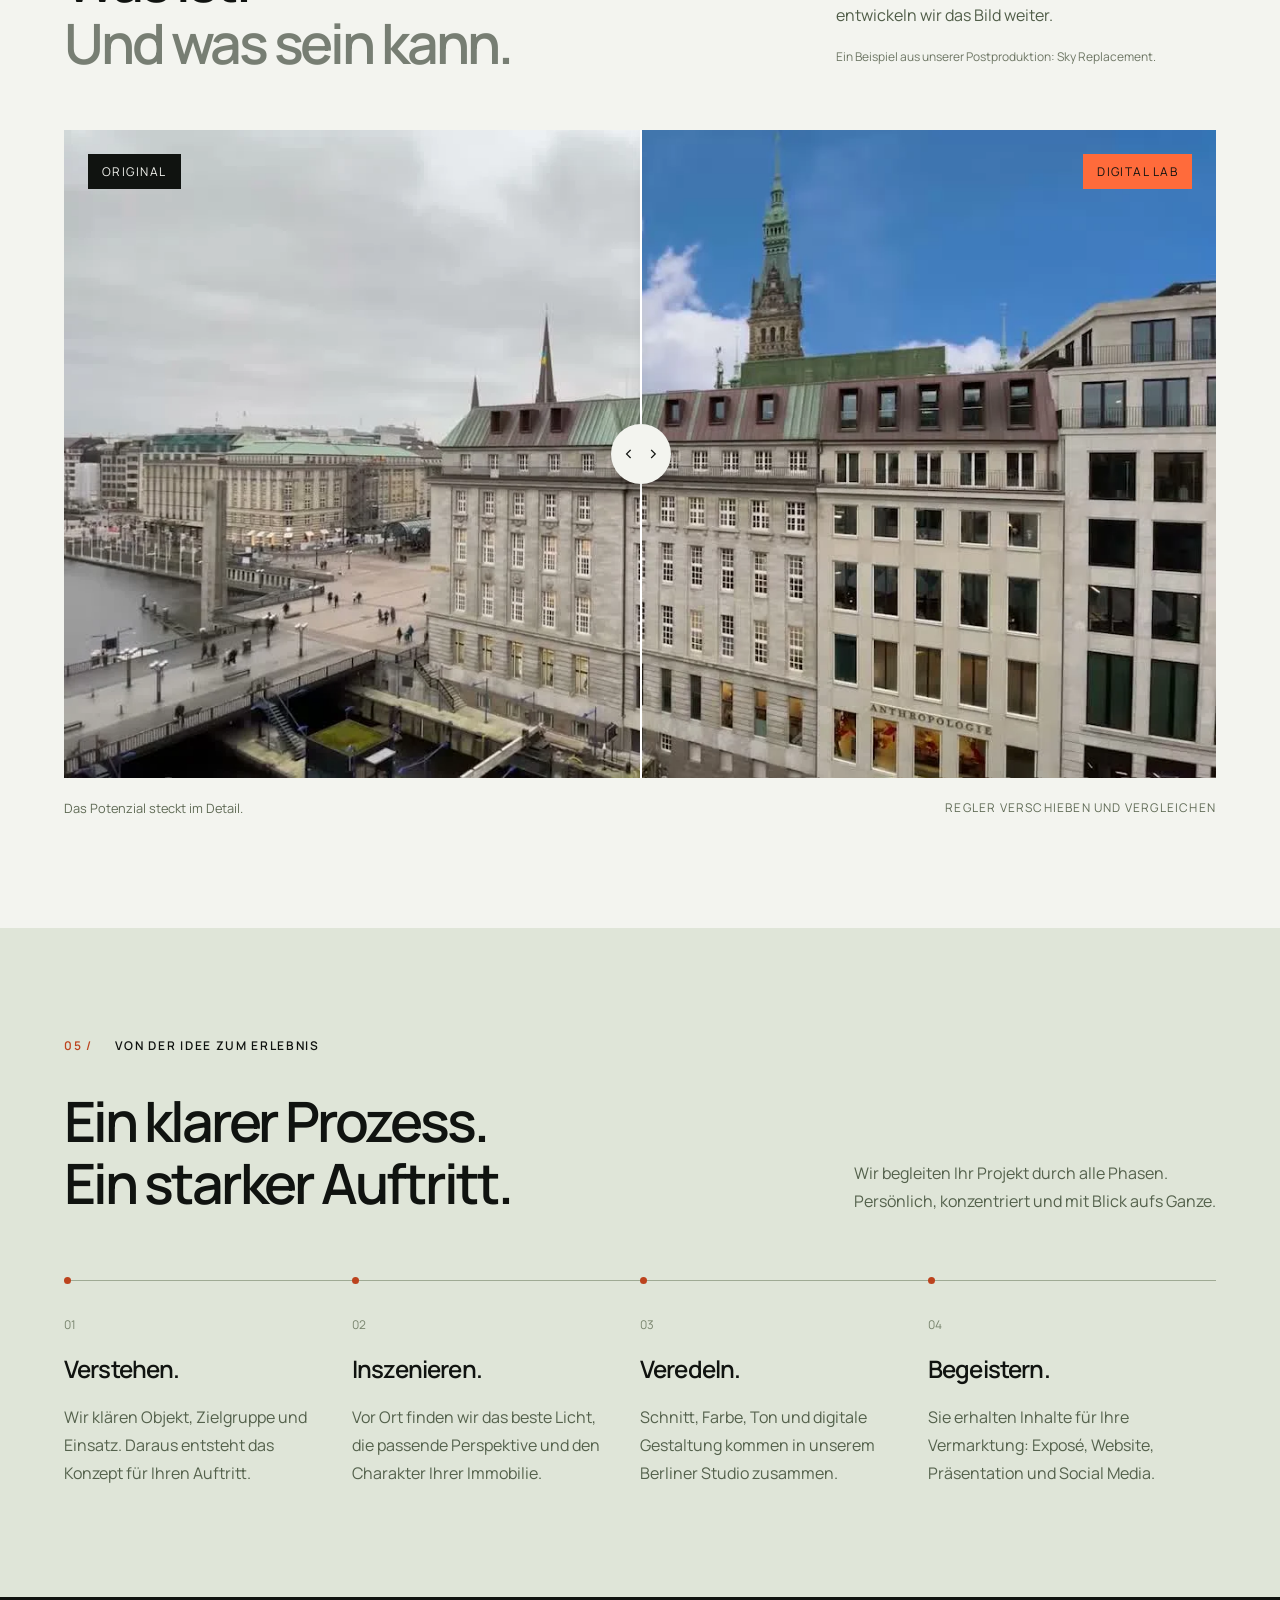
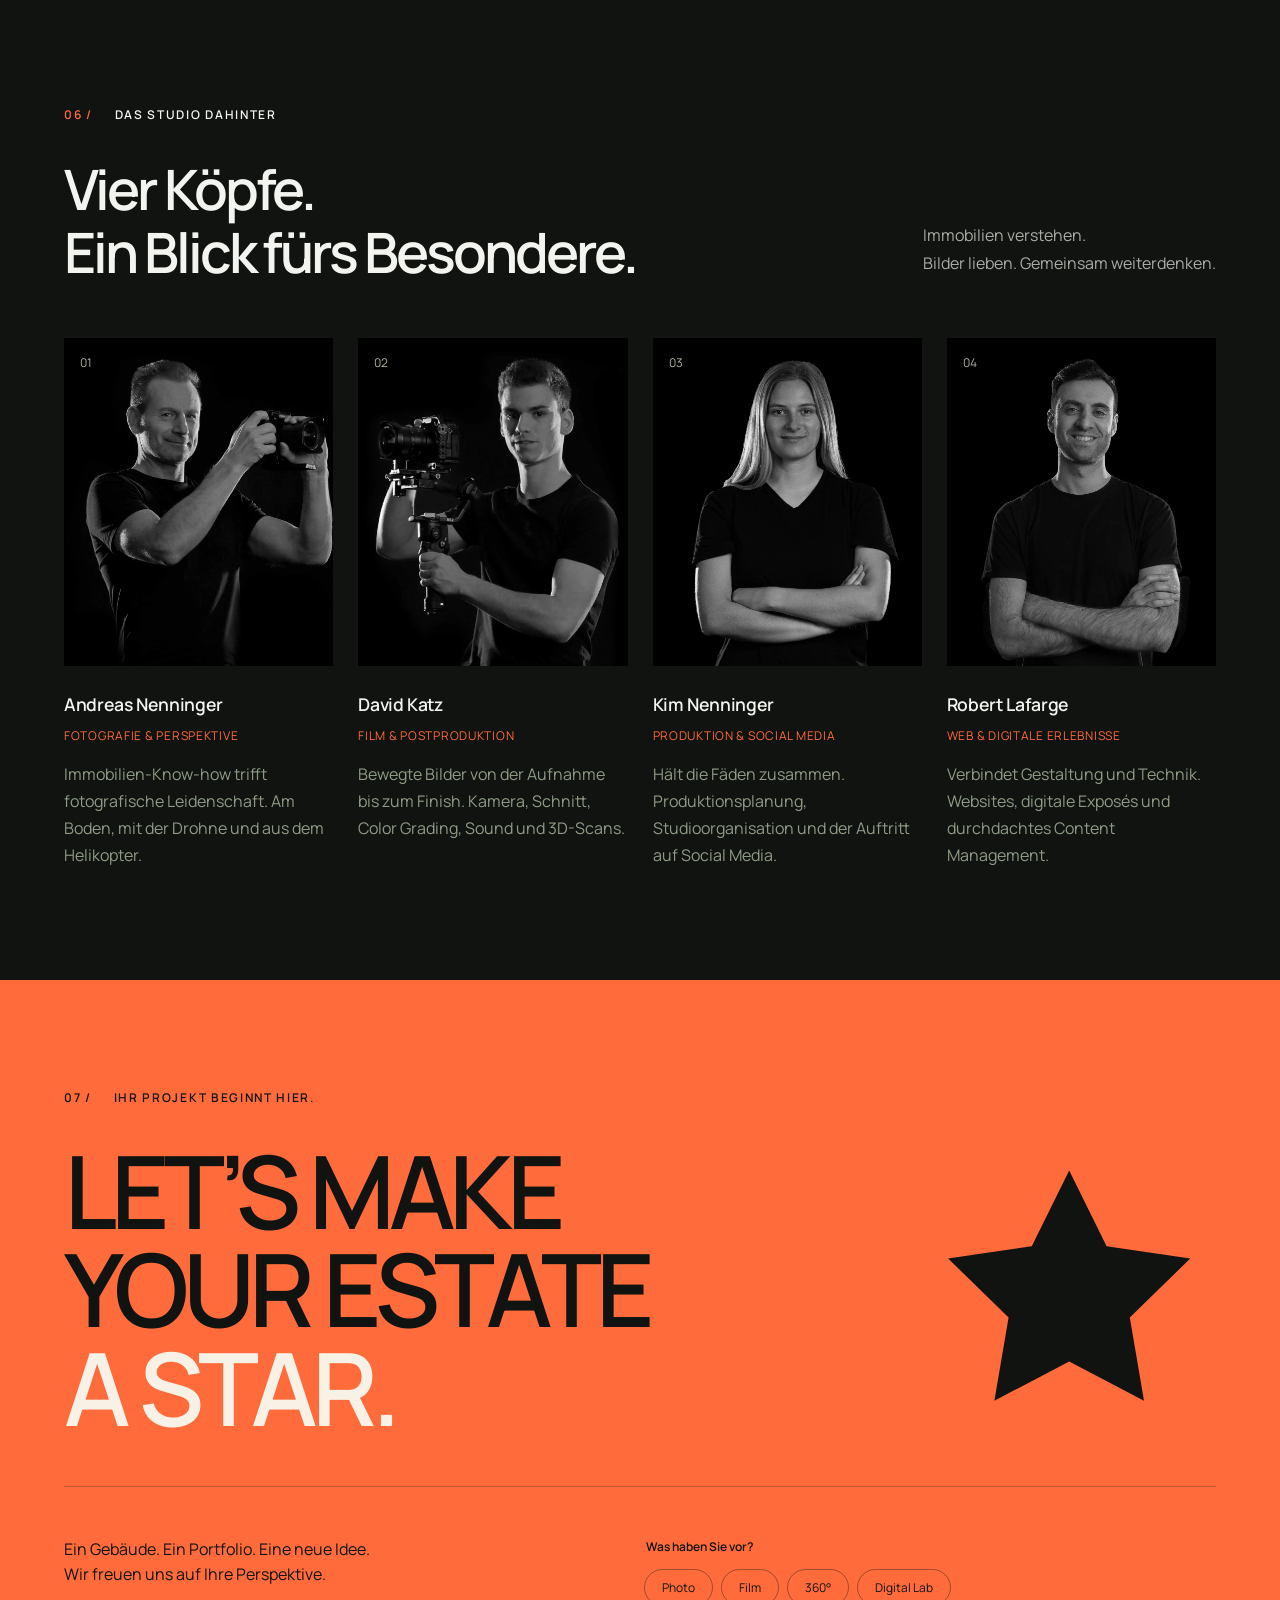
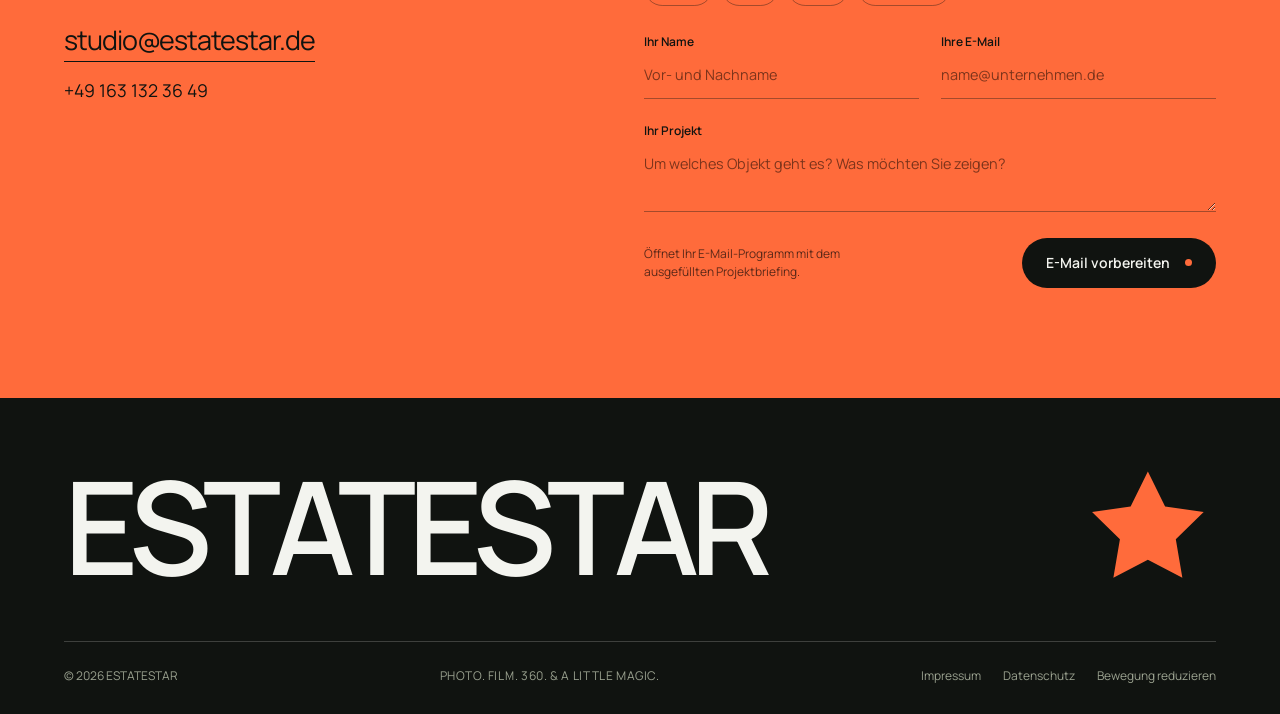
==== commit 18ee8ff1: "Replace mobile emoji stars with consistent SVG icons" ====
--- a/entwurf-1/index.html
+++ b/entwurf-1/index.html
@@ -39,10 +39,10 @@
       <div class="hero-bottom"><a href="#arbeiten">Perspektiven entdecken <span class="scroll-indicator" aria-hidden="true"></span></a><span>BASED IN BERLIN. CREATING EVERYWHERE.</span><button id="motion-toggle" aria-label="Hintergrundvideo pausieren" aria-pressed="false">Ⅱ <span>Pause</span></button></div>
     </section>
 
-    <div class="ticker" aria-hidden="true"><div class="ticker-track"><span>PHOTO</span><i>✳</i><span>FILM</span><i>✳</i><span>360°</span><i>✳</i><span>DIGITAL LAB</span><i>✳</i><span>PHOTO</span><i>✳</i><span>FILM</span><i>✳</i><span>360°</span><i>✳</i><span>DIGITAL LAB</span><i>✳</i></div></div>
+    <div class="ticker" aria-hidden="true"><div class="ticker-track"><span>PHOTO</span><i><svg class="decorative-star" viewBox="0 0 24 24" width="1em" height="1em" fill="currentColor" aria-hidden="true" focusable="false"><path d="M12 2.4 15.05 8.58 21.87 9.57 16.94 14.38 18.1 21.18 12 17.97 5.9 21.18 7.06 14.38 2.13 9.57 8.95 8.58Z"/></svg></i><span>FILM</span><i><svg class="decorative-star" viewBox="0 0 24 24" width="1em" height="1em" fill="currentColor" aria-hidden="true" focusable="false"><path d="M12 2.4 15.05 8.58 21.87 9.57 16.94 14.38 18.1 21.18 12 17.97 5.9 21.18 7.06 14.38 2.13 9.57 8.95 8.58Z"/></svg></i><span>360°</span><i><svg class="decorative-star" viewBox="0 0 24 24" width="1em" height="1em" fill="currentColor" aria-hidden="true" focusable="false"><path d="M12 2.4 15.05 8.58 21.87 9.57 16.94 14.38 18.1 21.18 12 17.97 5.9 21.18 7.06 14.38 2.13 9.57 8.95 8.58Z"/></svg></i><span>DIGITAL LAB</span><i><svg class="decorative-star" viewBox="0 0 24 24" width="1em" height="1em" fill="currentColor" aria-hidden="true" focusable="false"><path d="M12 2.4 15.05 8.58 21.87 9.57 16.94 14.38 18.1 21.18 12 17.97 5.9 21.18 7.06 14.38 2.13 9.57 8.95 8.58Z"/></svg></i><span>PHOTO</span><i><svg class="decorative-star" viewBox="0 0 24 24" width="1em" height="1em" fill="currentColor" aria-hidden="true" focusable="false"><path d="M12 2.4 15.05 8.58 21.87 9.57 16.94 14.38 18.1 21.18 12 17.97 5.9 21.18 7.06 14.38 2.13 9.57 8.95 8.58Z"/></svg></i><span>FILM</span><i><svg class="decorative-star" viewBox="0 0 24 24" width="1em" height="1em" fill="currentColor" aria-hidden="true" focusable="false"><path d="M12 2.4 15.05 8.58 21.87 9.57 16.94 14.38 18.1 21.18 12 17.97 5.9 21.18 7.06 14.38 2.13 9.57 8.95 8.58Z"/></svg></i><span>360°</span><i><svg class="decorative-star" viewBox="0 0 24 24" width="1em" height="1em" fill="currentColor" aria-hidden="true" focusable="false"><path d="M12 2.4 15.05 8.58 21.87 9.57 16.94 14.38 18.1 21.18 12 17.97 5.9 21.18 7.06 14.38 2.13 9.57 8.95 8.58Z"/></svg></i><span>DIGITAL LAB</span><i><svg class="decorative-star" viewBox="0 0 24 24" width="1em" height="1em" fill="currentColor" aria-hidden="true" focusable="false"><path d="M12 2.4 15.05 8.58 21.87 9.57 16.94 14.38 18.1 21.18 12 17.97 5.9 21.18 7.06 14.38 2.13 9.57 8.95 8.58Z"/></svg></i></div></div>
 
     <section class="intro section-pad">
-      <div class="section-label reveal"><span class="tiny-star">✳</span> DER RAUM IST ERST DER ANFANG.</div>
+      <div class="section-label reveal"><span class="tiny-star"><svg class="decorative-star" viewBox="0 0 24 24" width="1em" height="1em" fill="currentColor" aria-hidden="true" focusable="false"><path d="M12 2.4 15.05 8.58 21.87 9.57 16.94 14.38 18.1 21.18 12 17.97 5.9 21.18 7.06 14.38 2.13 9.57 8.95 8.58Z"/></svg></span> DER RAUM IST ERST DER ANFANG.</div>
       <div class="intro-body reveal"><h2>Architektur sehen.<br><span class="muted">Möglichkeiten fühlen.</span></h2><div class="intro-copy"><p>Jede Immobilie hat eine Geschichte. Wir geben ihr das Bild, die Bewegung und die Perspektive, die sie verdient.</p><p>Als auf Architektur spezialisiertes Studio verbinden wir Fotografie, Film und virtuelle Erlebnisse. Vom einzelnen Gebäude bis zum internationalen Portfolio. Von der ersten Idee bis zum letzten Feinschliff in unserem Berliner Digital Lab.</p><a href="#leistungen" class="text-link">Das können wir für Sie tun <span>+</span></a></div></div>
       <div class="intro-meta"><span>OFFICE</span><span>RESIDENTIAL</span><span>LOGISTICS</span><span>RETAIL</span><span>HOSPITALITY</span></div>
     </section>
@@ -108,7 +108,7 @@
 
     <section class="contact section-pad" id="kontakt">
       <div class="section-label"><span>07 /</span> IHR PROJEKT BEGINNT HIER.</div>
-      <div class="contact-heading reveal"><h2>LET’S MAKE<br>YOUR ESTATE<br><span>A STAR.</span></h2><span class="contact-star" aria-hidden="true">✳</span></div>
+      <div class="contact-heading reveal"><h2>LET’S MAKE<br>YOUR ESTATE<br><span>A STAR.</span></h2><span class="contact-star" aria-hidden="true"><svg class="decorative-star" viewBox="0 0 24 24" width="1em" height="1em" fill="currentColor" aria-hidden="true" focusable="false"><path d="M12 2.4 15.05 8.58 21.87 9.57 16.94 14.38 18.1 21.18 12 17.97 5.9 21.18 7.06 14.38 2.13 9.57 8.95 8.58Z"/></svg></span></div>
       <div class="contact-grid"><div class="contact-info"><p>Ein Gebäude. Ein Portfolio. Eine neue Idee.<br>Wir freuen uns auf Ihre Perspektive.</p><a class="email-link" href="mailto:studio@estatestar.de">studio@estatestar.de</a><a href="tel:+491631323649">+49 163 132 36 49</a></div>
         <form id="brief-form">
           <fieldset><legend>Was haben Sie vor?</legend><div class="brief-options"><label><input type="checkbox" name="service" value="Fotografie"><span>Photo</span></label><label><input type="checkbox" name="service" value="Film"><span>Film</span></label><label><input type="checkbox" name="service" value="360°-Tour"><span>360°</span></label><label><input type="checkbox" name="service" value="Digital Lab"><span>Digital Lab</span></label></div></fieldset>
@@ -120,7 +120,7 @@
       </div>
     </section>
   </main>
-  <footer class="footer"><a class="footer-brand" href="#start" aria-label="Zum Seitenanfang">ESTATESTAR<span>✳</span></a><div class="footer-bottom"><span>© <span id="year">2026</span> ESTATESTAR</span><span>PHOTO. FILM. 360. & A LITTLE MAGIC.</span><div><a href="https://estatestar.de/impressum" target="_blank" rel="noopener">Impressum</a><a href="https://estatestar.de/datenschutz" target="_blank" rel="noopener">Datenschutz</a><button id="settings-motion">Bewegung reduzieren</button></div></div></footer>
+  <footer class="footer"><a class="footer-brand" href="#start" aria-label="Zum Seitenanfang">ESTATESTAR<span><svg class="decorative-star" viewBox="0 0 24 24" width="1em" height="1em" fill="currentColor" aria-hidden="true" focusable="false"><path d="M12 2.4 15.05 8.58 21.87 9.57 16.94 14.38 18.1 21.18 12 17.97 5.9 21.18 7.06 14.38 2.13 9.57 8.95 8.58Z"/></svg></span></a><div class="footer-bottom"><span>© <span id="year">2026</span> ESTATESTAR</span><span>PHOTO. FILM. 360. & A LITTLE MAGIC.</span><div><a href="https://estatestar.de/impressum" target="_blank" rel="noopener">Impressum</a><a href="https://estatestar.de/datenschutz" target="_blank" rel="noopener">Datenschutz</a><button id="settings-motion">Bewegung reduzieren</button></div></div></footer>
   <dialog id="media-modal" class="media-modal" aria-labelledby="modal-title"><div class="modal-header"><div><span id="modal-eyebrow"></span><h2 id="modal-title"></h2></div><button class="round-button modal-close" aria-label="Ansicht schließen">×</button></div><div id="modal-body"></div><p id="modal-description"></p></dialog>
   <noscript><p class="noscript-note">Für interaktive Galerien und Filme aktivieren Sie bitte JavaScript. Sie erreichen uns unter <a href="mailto:studio@estatestar.de">studio@estatestar.de</a>.</p></noscript>
 </body>
--- a/entwurf-1/styles.css
+++ b/entwurf-1/styles.css
@@ -2,6 +2,7 @@
 @font-face{font-family:Manrope;src:url('assets/manrope-semibold.ttf') format('truetype');font-style:normal;font-weight:500 600;font-display:swap}
 @font-face{font-family:Manrope;src:url('assets/manrope-bold.ttf') format('truetype');font-style:normal;font-weight:700 900;font-display:swap}
 :root{--ink:#101310;--paper:#f3f4ef;--orange:#ff6b3b;--gray:#a9ada6;--line:rgba(243,244,239,.2);--pad:clamp(24px,5vw,100px);--font:Manrope,Arial,sans-serif}
+.decorative-star{display:block;width:1em;height:1em;fill:currentColor;flex-shrink:0}
 *{box-sizing:border-box}html{scroll-behavior:smooth;scroll-padding-top:100px}body{margin:0;color:var(--paper);background:var(--ink);font-family:var(--font);font-size:16px;line-height:1.6;-webkit-font-smoothing:antialiased}body:has(dialog[open]),body.menu-open{overflow:hidden}button,input,textarea{font:inherit}button,a,input,textarea,summary{-webkit-tap-highlight-color:transparent}a{color:inherit;text-decoration:none}button{color:inherit;cursor:pointer}button:disabled{opacity:.35;cursor:default}button{border:0}img{display:block;max-width:100%;height:auto}button:focus-visible,a:focus-visible,input:focus-visible,textarea:focus-visible,summary:focus-visible,[tabindex]:focus-visible{outline:3px solid var(--orange);outline-offset:6px}::selection{background:var(--orange);color:var(--ink)}h1,h2,h3,p{margin:0}h2{font-size:clamp(2.5rem,4.35vw,5.3rem);font-weight:500;letter-spacing:-.055em;line-height:1.12}h3{font-weight:500;letter-spacing:-.035em}p{font-size:1rem;line-height:1.75}button{background:transparent}em{font-style:normal;color:var(--orange)}[hidden]{display:none!important}.sr-only{position:absolute;width:1px;height:1px;padding:0;margin:-1px;overflow:hidden;clip:rect(0,0,0,0);white-space:nowrap;border:0}.skip-link{position:fixed;top:-100px;left:24px;z-index:200;background:var(--orange);color:var(--ink);padding:14px 22px}.skip-link:focus{top:20px}.progress{position:fixed;top:0;left:0;height:3px;width:100%;transform:scaleX(0);transform-origin:left;background:var(--orange);z-index:110}
 .header{position:absolute;top:0;left:0;right:0;display:flex;align-items:center;justify-content:space-between;gap:30px;padding:28px var(--pad);z-index:50;border-bottom:1px solid var(--line);transition:background .35s,padding .35s}.header.sticky{position:fixed;padding-top:16px;padding-bottom:16px;background:rgba(16,19,16,.94);backdrop-filter:blur(18px);animation:headerIn .3s ease}.brand{display:block;width:225px;flex-shrink:0}.brand img{width:100%;height:auto}.desktop-nav{display:flex;gap:36px;font-size:.875rem}.desktop-nav a{padding:10px 0;position:relative}.desktop-nav a:after{content:"";position:absolute;bottom:3px;left:0;width:100%;height:1px;background:var(--orange);transform:scaleX(0);transform-origin:left;transition:transform .3s}.desktop-nav a:hover:after{transform:scaleX(1)}.button{display:inline-flex;align-items:center;justify-content:center;gap:26px;padding:16px 24px;border-radius:100px;font-size:.875rem;font-weight:600;line-height:1.3;min-height:50px;transition:background .25s,color .25s,transform .25s}.button:hover{transform:translateY(-2px)}.header-cta{border:1px solid rgba(255,255,255,.6)}.header-cta:hover{background:var(--orange);border-color:var(--orange);color:var(--ink)}.button-dot{display:block;width:7px;height:7px;border-radius:50%;background:var(--orange)}.header-cta:hover .button-dot{background:var(--ink)}.menu-toggle{display:none;width:48px;height:48px;padding:10px}.menu-toggle span{display:block;height:1px;background:var(--paper);margin:7px 0;transition:transform .3s}.menu-toggle[aria-expanded=true] span:first-child{transform:translateY(4px) rotate(45deg)}.menu-toggle[aria-expanded=true] span:last-child{transform:translateY(-4px) rotate(-45deg)}.mobile-menu{position:fixed;inset:0;z-index:40;background:var(--ink);padding:140px var(--pad) 40px;display:flex;flex-direction:column;justify-content:center;gap:16px}.mobile-menu a{display:flex;justify-content:space-between;font-size:2.5rem;letter-spacing:-.05em;border-bottom:1px solid var(--line);padding:8px 0}.mobile-menu a span{font-size:.875rem;color:var(--orange)}.mobile-menu p{margin-top:24px;color:var(--gray);font-size:.75rem;letter-spacing:.12em}
 .hero{min-height:800px;height:100svh;max-height:1200px;position:relative;display:flex;flex-direction:column;justify-content:center;overflow:hidden;background:#293a3c}.hero-media,.hero-shade,.hero-poster,.hero video{position:absolute;inset:0;width:100%;height:100%;object-fit:cover}.hero-media{transform:scale(1.025);will-change:transform}.hero video{opacity:0;transition:opacity 1s}.hero video.playing{opacity:1}.hero-shade{background:linear-gradient(90deg,rgba(10,17,14,.55),rgba(10,17,14,.08)),linear-gradient(0deg,rgba(10,17,14,.76),transparent 38%,rgba(10,17,14,.25))}.hero-content{position:relative;z-index:1;padding:150px var(--pad) 120px}.hero-eyebrow{display:flex;justify-content:space-between;font-size:.75rem;letter-spacing:.16em;margin-bottom:30px;font-weight:600}.hero h1{font-size:clamp(5rem,9.5vw,11.8rem);line-height:.97;letter-spacing:-.058em;font-weight:600;max-width:1150px}.hero h1>span{display:block;animation:heroIn 1s both}.hero h1>span:nth-child(2){animation-delay:.12s}.hero h1>span:nth-child(3){animation-delay:.24s}.hero .last-line{display:flex;align-items:center;gap:22px}.star{font-family:Arial,sans-serif;font-size:1.1em;line-height:.8;color:var(--orange);display:inline-block;font-weight:400;animation:slow-spin 26s linear infinite}.period{color:var(--orange);margin-left:-18px}.hero-description{margin-top:36px;display:flex;align-items:center;justify-content:space-between;max-width:1000px}.hero-description p{font-size:clamp(1rem,1.5vw,1.25rem);line-height:1.55}.reel-button{display:flex;align-items:center;gap:17px;text-align:left;font-size:.95rem;padding:5px}.reel-button small{display:block;font-size:.75rem;letter-spacing:.12em;margin-top:3px;color:#dde1db}.play-icon{height:58px;width:58px;display:grid;place-content:center;border:1px solid rgba(255,255,255,.6);border-radius:50%;font-size:.8rem;padding-left:3px;transition:background .25s,transform .25s}.reel-button:hover .play-icon{background:var(--orange);color:var(--ink);border-color:var(--orange);transform:scale(1.08)}.hero-bottom{position:absolute;z-index:1;bottom:0;left:var(--pad);right:var(--pad);border-top:1px solid rgba(255,255,255,.38);padding:24px 0;display:flex;justify-content:space-between;align-items:center;gap:18px;font-size:.75rem;letter-spacing:.09em}.hero-bottom>a{display:flex;align-items:center;gap:20px;font-size:.8rem;letter-spacing:0}.hero-bottom>span{opacity:.75}.scroll-indicator{display:inline-block;height:22px;width:13px;border:1px solid #aaa;border-radius:10px;position:relative}.scroll-indicator:after{content:"";position:absolute;top:5px;left:5px;width:1px;height:5px;background:#fff;animation:scrollDot 1.8s infinite}.hero-bottom button{font-size:.875rem;display:flex;gap:8px;padding:10px 0 10px 12px;min-width:72px}
